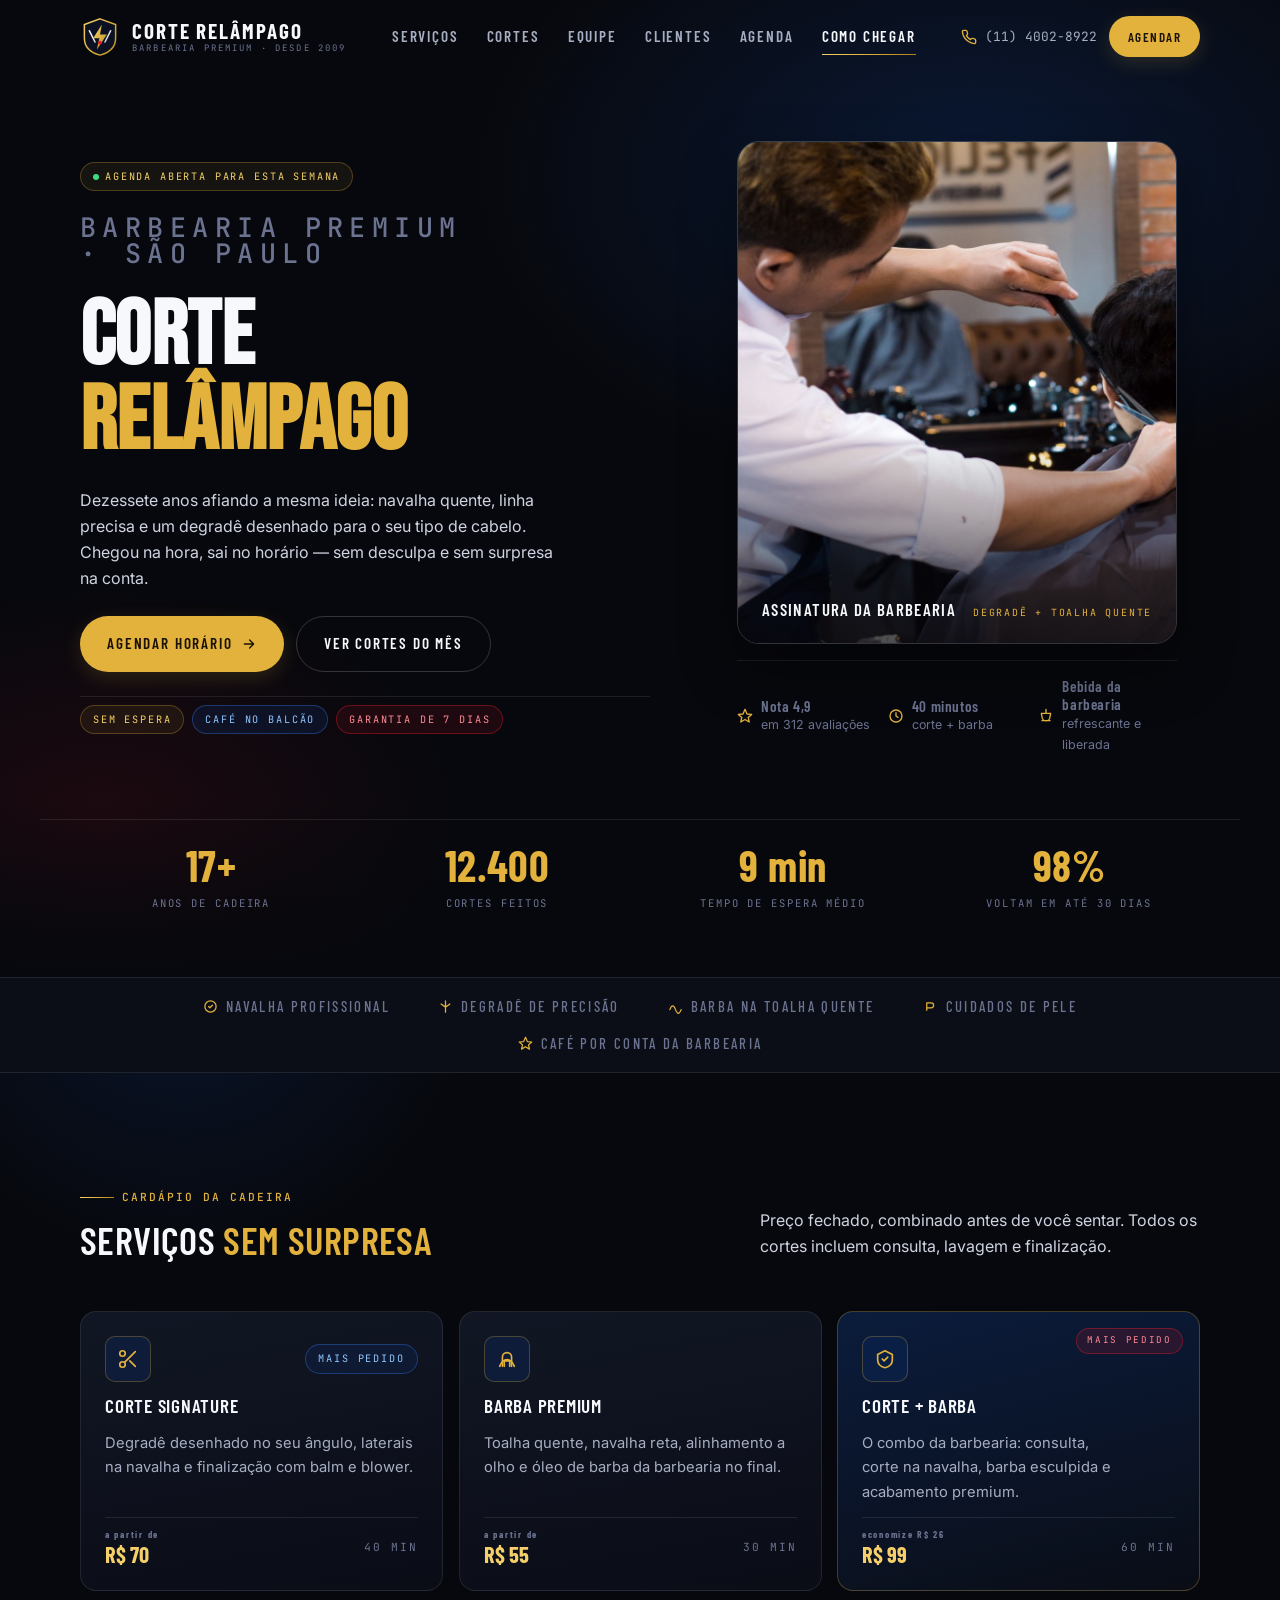
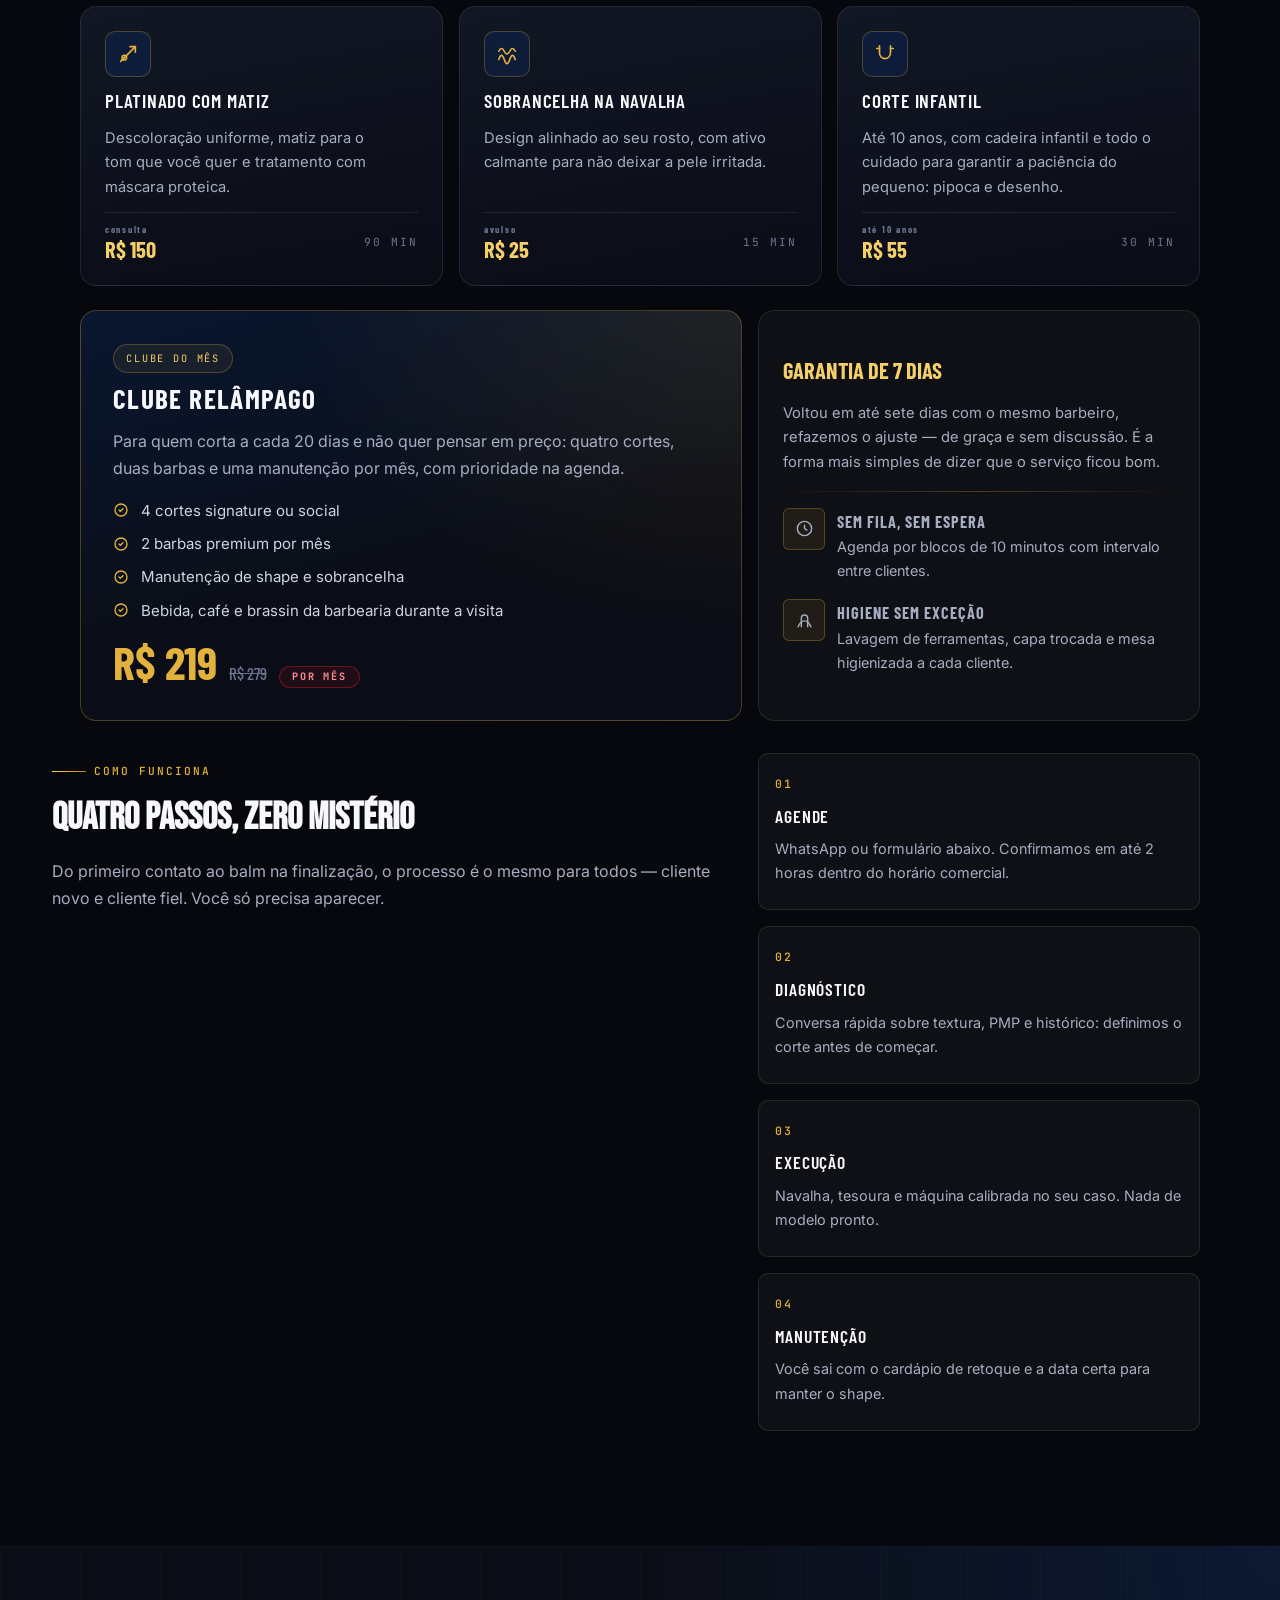
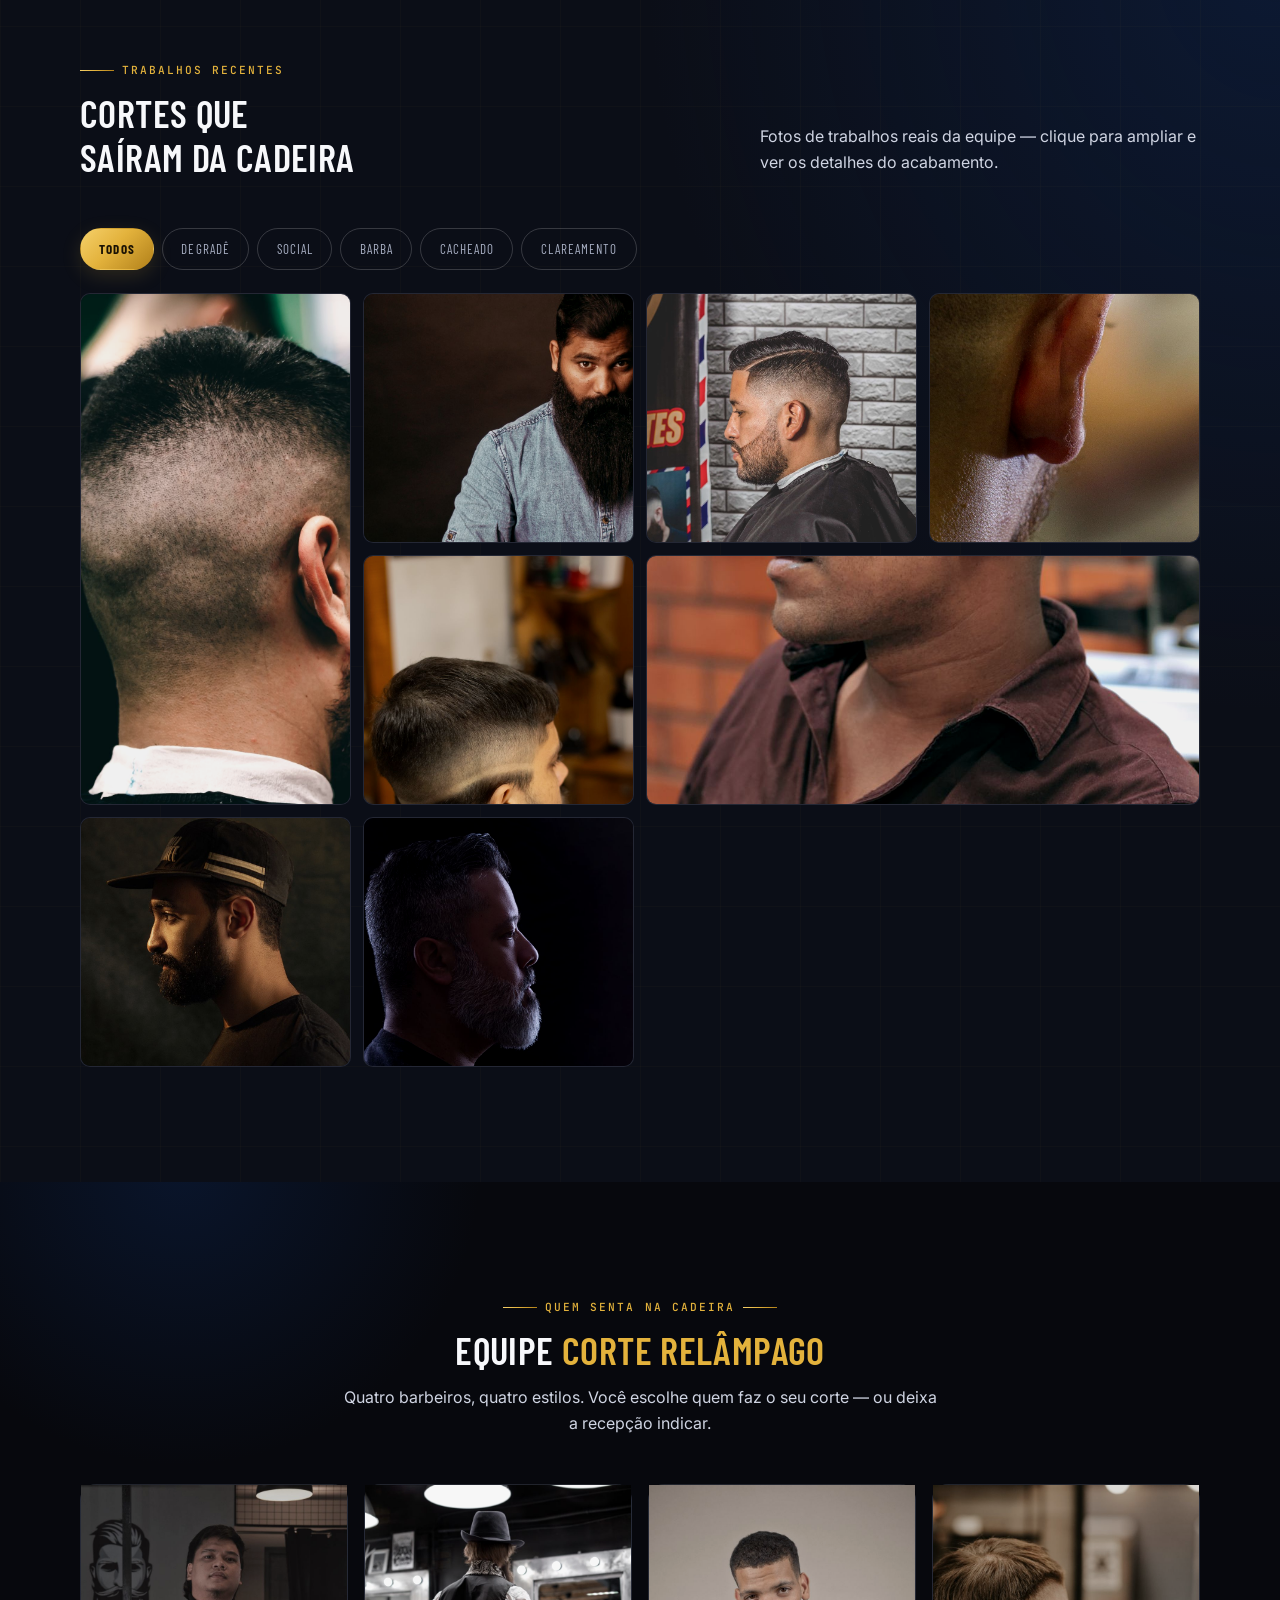
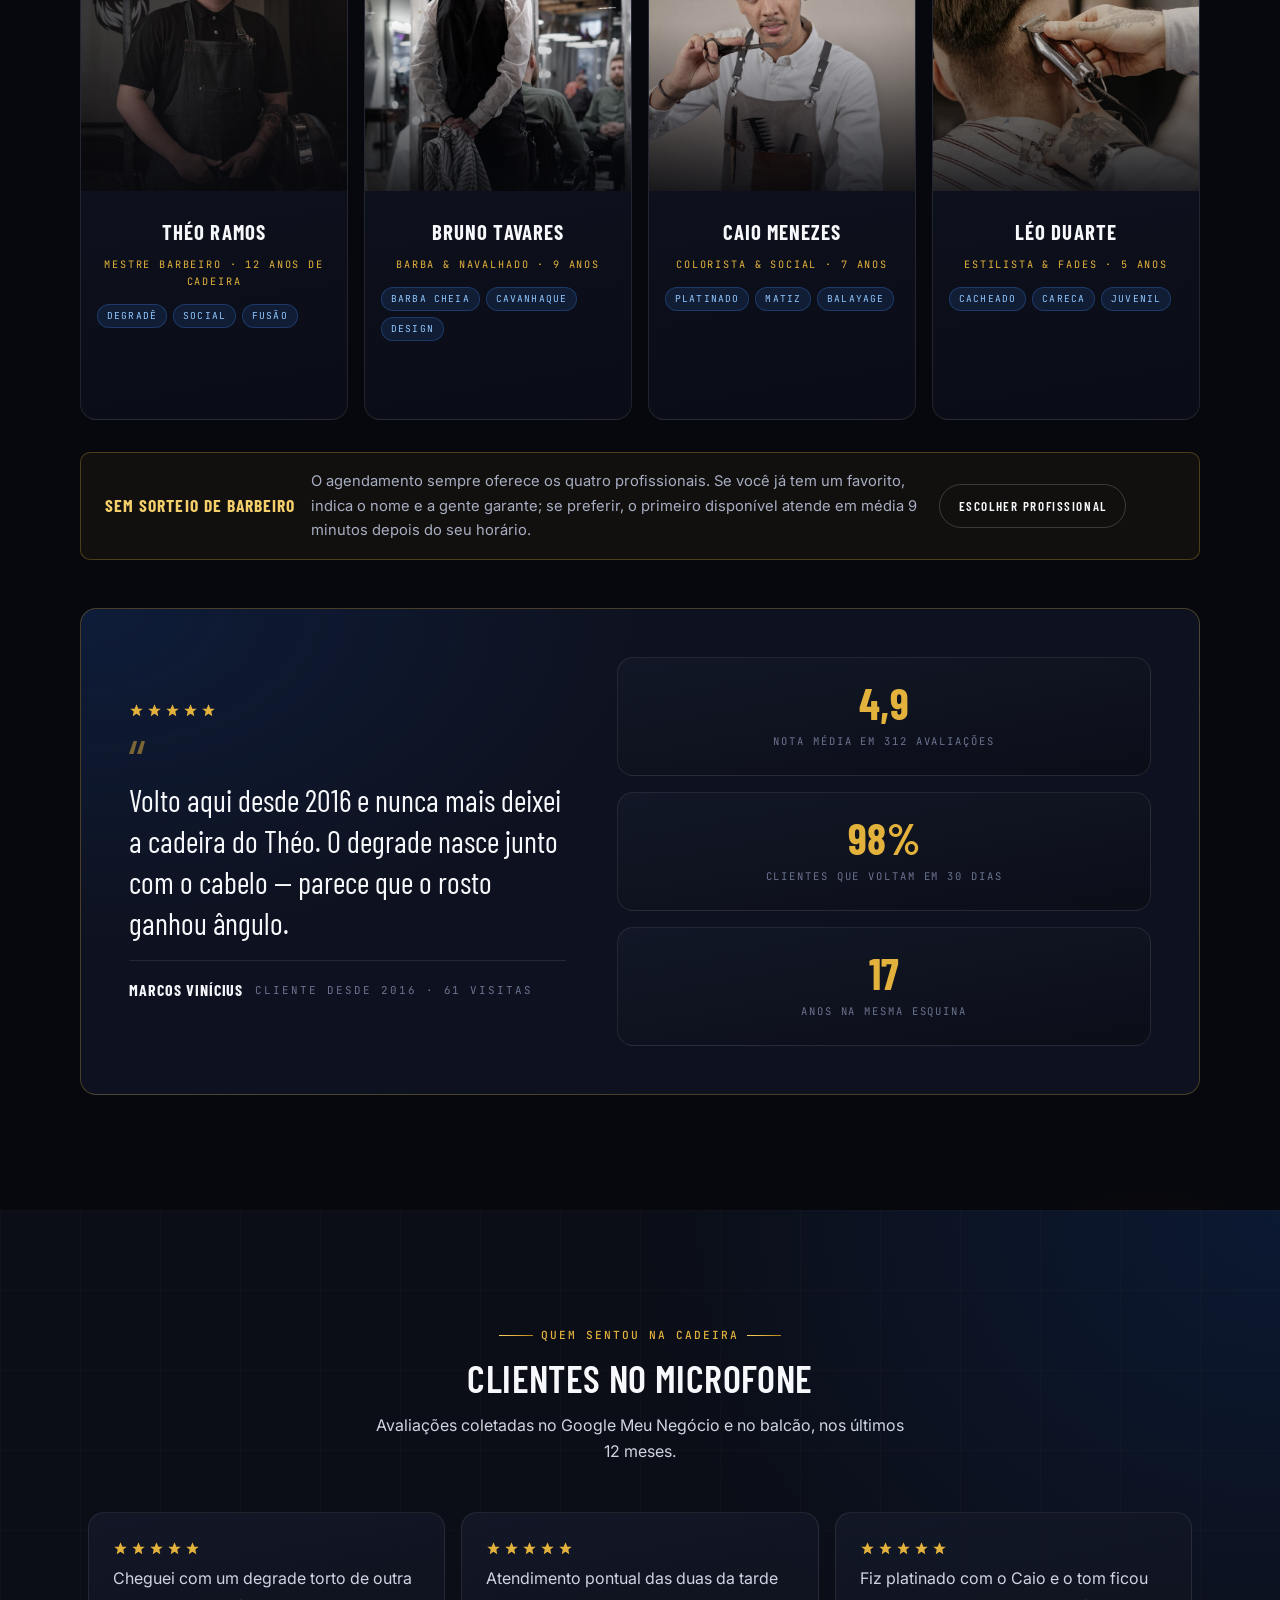
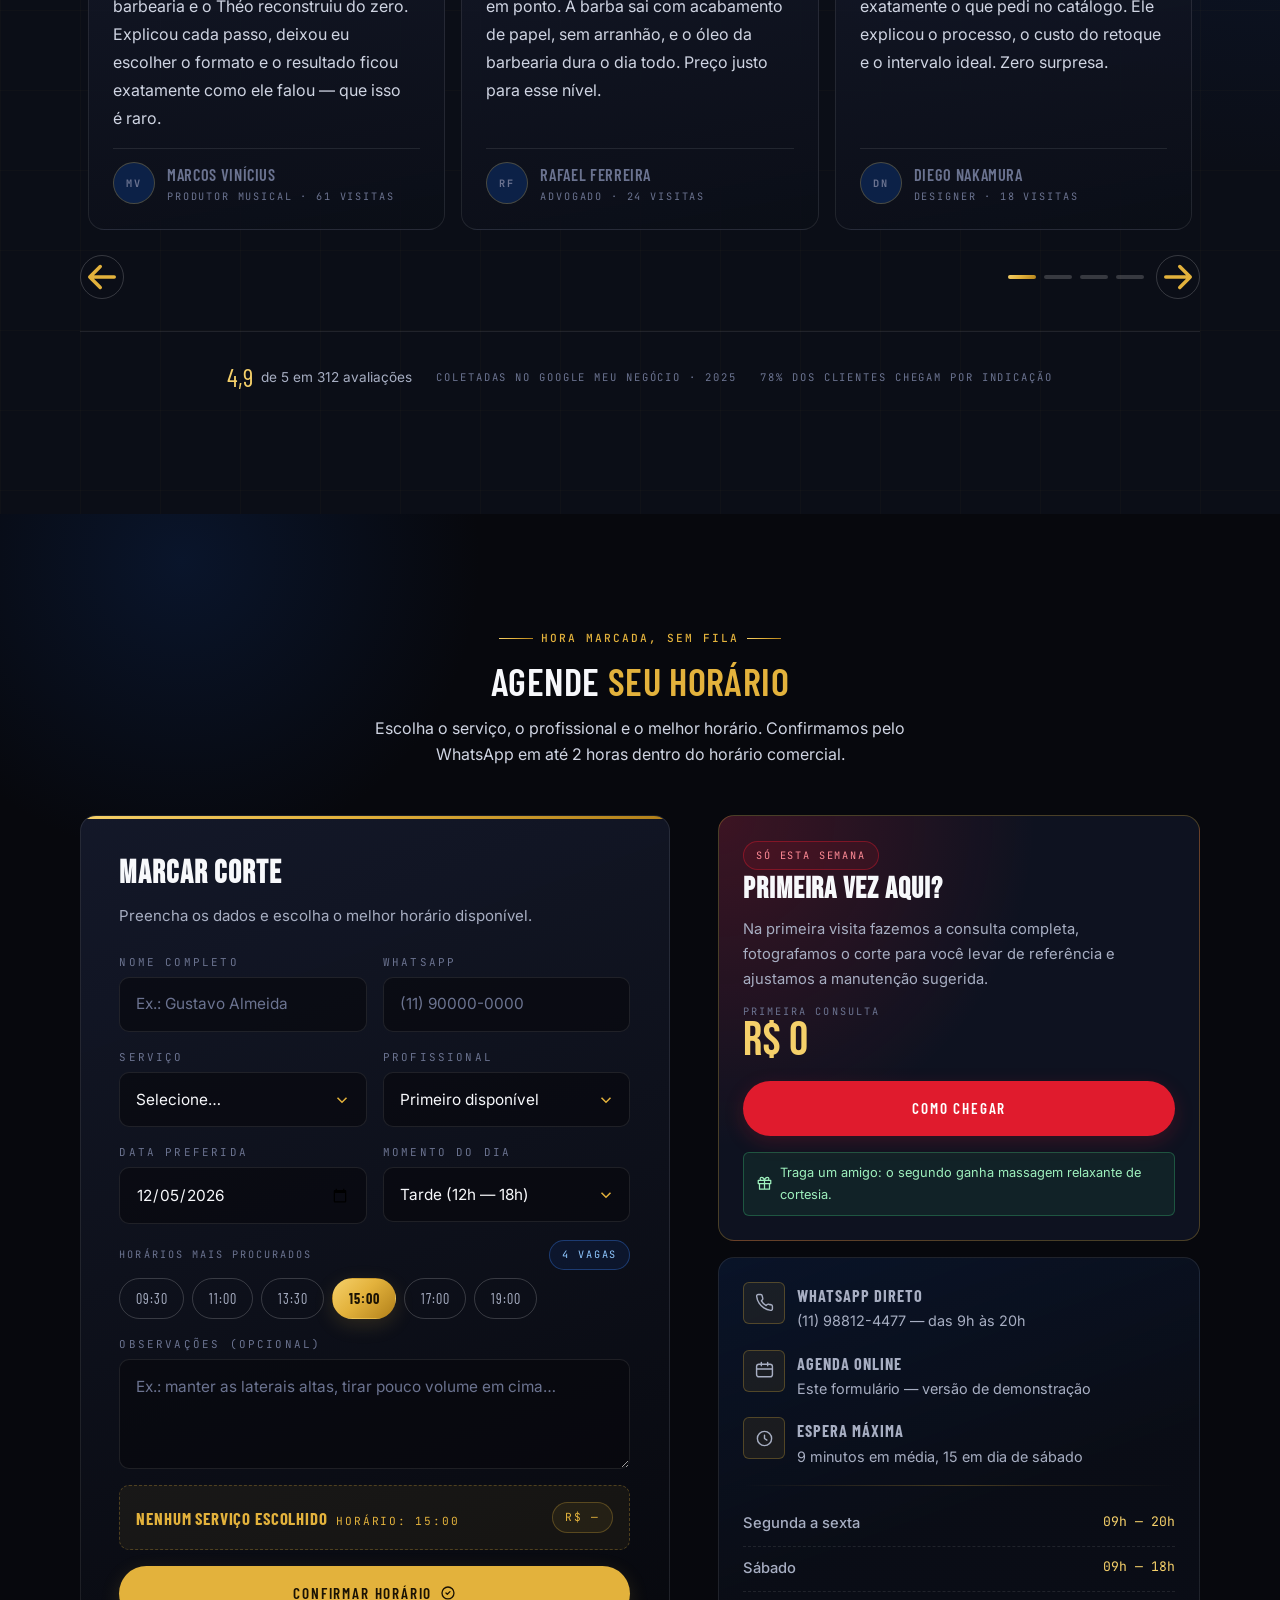
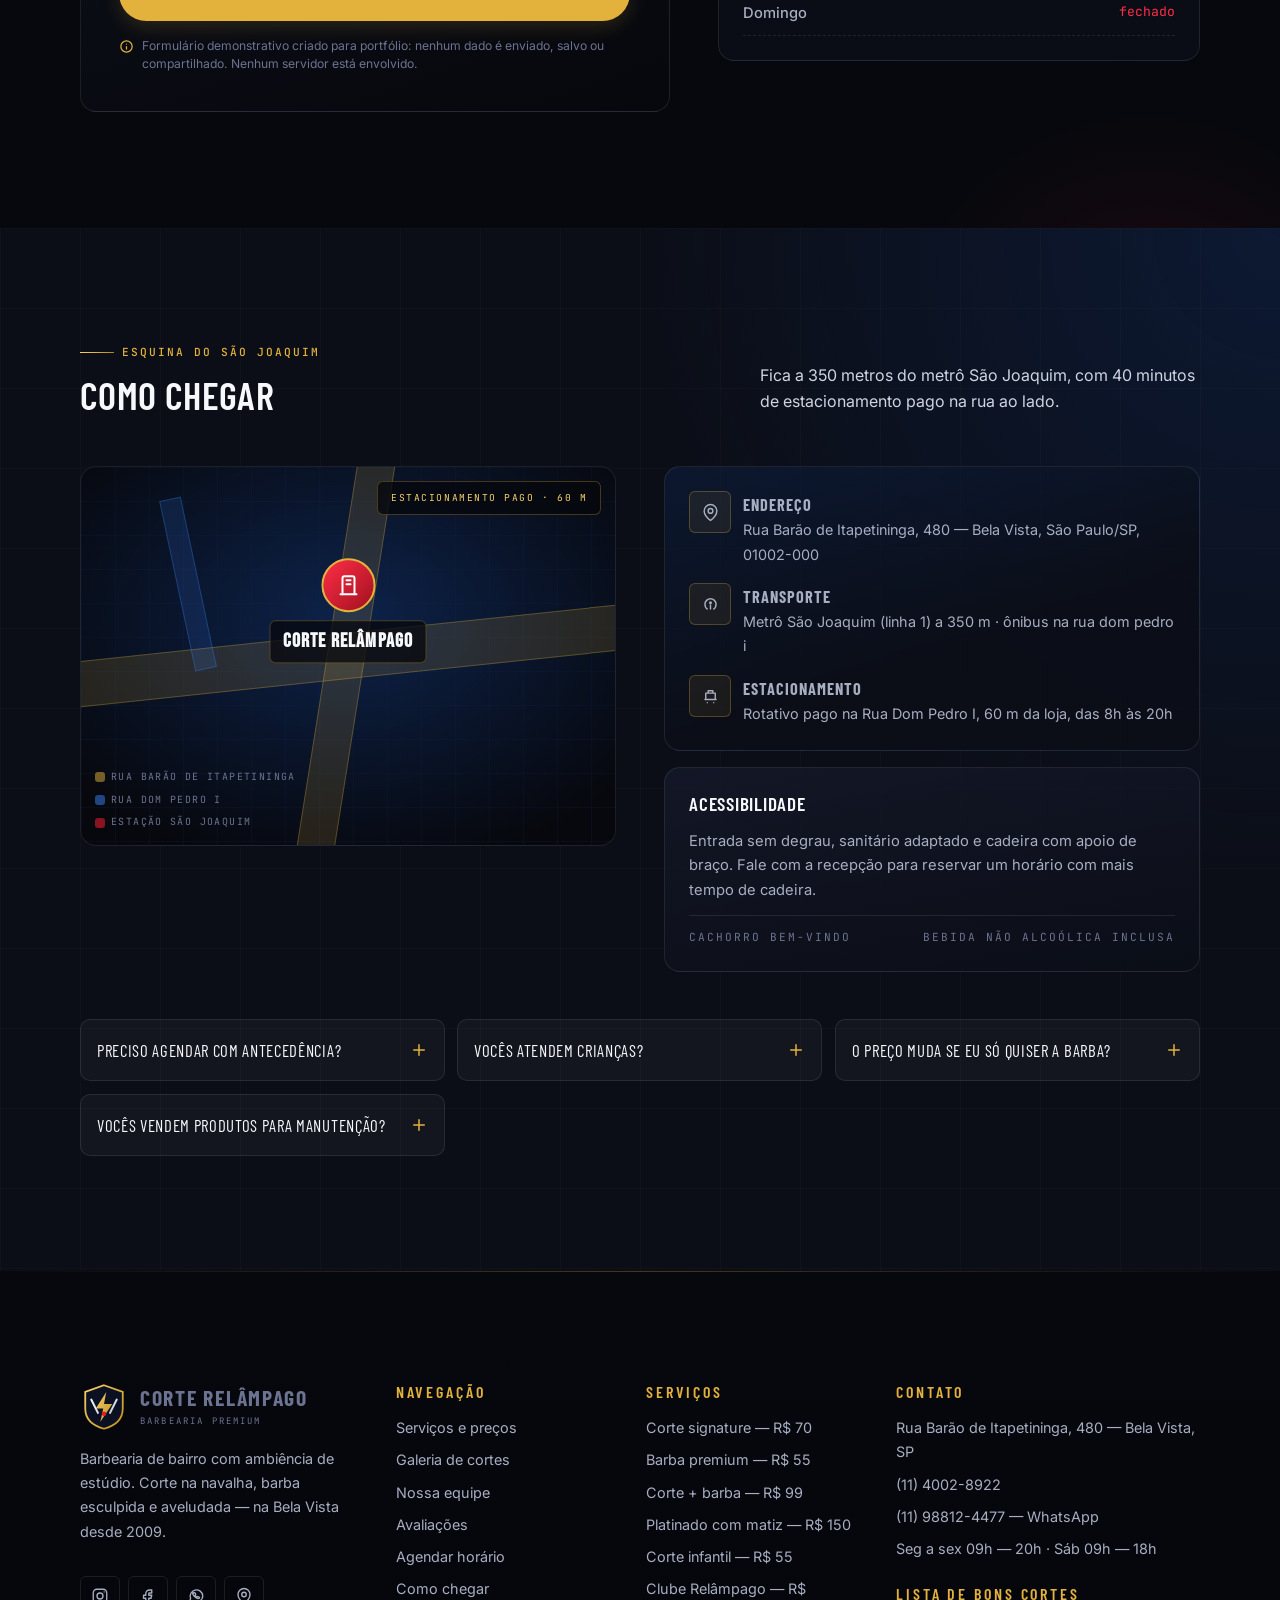
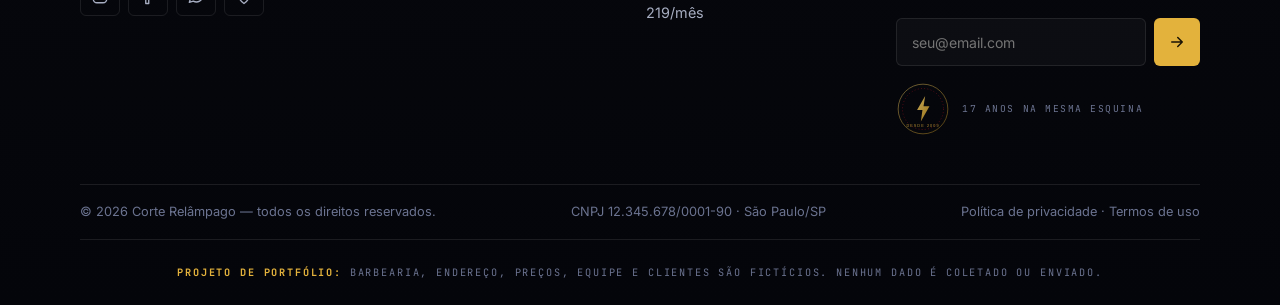
==== index.html @ c47cefe9 "Primeiro commit" ====
<!DOCTYPE html>
<html lang="pt-BR">
<head>
  <meta charset="UTF-8" />
  <meta name="viewport" content="width=device-width, initial-scale=1" />
  <title>Corte Relâmpago | Barbearia Premium em São Paulo</title>
  <meta
    name="description"
    content="A Corte Relâmpago é a barbearia premium do centro de São Paulo: degradê na navalha, barba na toalha quente e atendimento com hora marcada. Corte + barba a partir de R$ 99."
  />
  <meta name="theme-color" content="#07080d" />
  <meta name="author" content="Projeto de portfólio" />

  <meta property="og:type" content="website" />
  <meta property="og:title" content="Corte Relâmpago | Barbearia Premium" />
  <meta
    property="og:description"
    content="Corte na navalha, barba premium e acabamento de salão. Agende seu horário na Corte Relâmpago."
  />
  <meta property="og:image" content="estaticos/img/fotos/hero.jpg" />

  <link rel="icon" href="estaticos/img/favicon.svg" type="image/svg+xml" />

  <!-- tipografia -->
  <link rel="preconnect" href="https://fonts.googleapis.com" />
  <link rel="preconnect" href="https://fonts.gstatic.com" crossorigin />
  <link
    href="https://fonts.googleapis.com/css2?family=Bebas+Neue&family=Barlow+Condensed:wght@500;600;700&family=Inter:wght@300;400;500;600&family=JetBrains+Mono:wght@400;500&display=swap"
    rel="stylesheet"
  />

  <!-- folha de estilo principal (compõe as camadas de estaticos/css) -->
  <link rel="stylesheet" href="estaticos/css/main.css" />
</head>

<body>
  <a class="pular-para-conteudo" href="#conteudo">Ir para o conteúdo</a>

  <!-- =========================================================
       NAVBAR
       ========================================================= -->
  <header class="nav" id="nav">
    <div class="container nav__interno">
      <a class="nav__marca" href="#topo" aria-label="Corte Relâmpago — página inicial">
        <img class="nav__logo" src="estaticos/img/logo.svg" alt="" width="42" height="42" />
        <span class="nav__nome">
          <b>Corte Relâmpago</b>
          <span>barbearia premium · desde 2009</span>
        </span>
      </a>

      <nav class="nav__links" aria-label="Navegação principal">
        <a class="nav__link" href="#servicos">Serviços</a>
        <a class="nav__link" href="#galeria">Cortes</a>
        <a class="nav__link" href="#equipe">Equipe</a>
        <a class="nav__link" href="#depoimentos">Clientes</a>
        <a class="nav__link" href="#agenda">Agenda</a>
        <a class="nav__link" href="#local">Como chegar</a>
      </nav>

      <div class="nav__acoes">
        <a class="nav__telefone" href="tel:+551140028922" aria-label="Ligar para a barbearia">
          <svg viewBox="0 0 24 24" fill="none" stroke="currentColor" stroke-width="2" stroke-linecap="round" stroke-linejoin="round" aria-hidden="true">
            <path d="M22 16.9v3a2 2 0 0 1-2.2 2 19.8 19.8 0 0 1-8.6-3.1 19.5 19.5 0 0 1-6-6A19.8 19.8 0 0 1 2.1 4.2 2 2 0 0 1 4.1 2h3a2 2 0 0 1 2 1.7c.1 1 .4 1.9.7 2.8a2 2 0 0 1-.5 2.1L8.1 9.9a16 16 0 0 0 6 6l1.3-1.3a2 2 0 0 1 2.1-.4c.9.3 1.8.6 2.8.7a2 2 0 0 1 1.7 2Z" />
          </svg>
          (11) 4002-8922
        </a>
        <a class="btn btn--primario btn--pequeno" href="#agenda">Agendar</a>
        <button class="nav__alternador" type="button" data-nav-toggle aria-label="Abrir menu" aria-expanded="false">
          <span></span><span></span><span></span>
        </button>
      </div>
    </div>

    <!-- painel do mobile -->
    <div class="nav__painel" id="menu-mobile">
      <a href="#servicos">Serviços</a>
      <a href="#galeria">Cortes</a>
      <a href="#equipe">Equipe</a>
      <a href="#depoimentos">Clientes</a>
      <a href="#agenda">Agenda</a>
      <a href="#local">Como chegar</a>
      <small>Rua Barão de Itapetininga, 480 — Bela Vista, SP</small>
    </div>

    <span class="nav__progresso" data-progress aria-hidden="true"></span>
  </header>

  <main id="conteudo">
    <!-- =========================================================
         HERO
         ========================================================= -->
    <section class="hero" id="topo">
      <div class="container hero__interno">
        <div class="hero__texto">
          <span class="etiqueta etiqueta--viva">agenda aberta para esta semana</span>

          <h1 class="hero__titulo">
            <span class="linha-fina">barbearia premium · são paulo</span>
            <span class="corte">corte</span>
            <span class="relampago">relâmpago</span>
          </h1>

          <p class="lead hero__lead">
            Dezessete anos afiando a mesma ideia: navalha quente, linha precisa e um
            degradê desenhado para o seu tipo de cabelo. Chegou na hora, sai no horário —
            sem desculpa e sem surpresa na conta.
          </p>

          <div class="hero__acoes">
            <a class="btn btn--primario" href="#agenda">
              Agendar horário
              <svg viewBox="0 0 24 24" fill="none" stroke="currentColor" stroke-width="2" stroke-linecap="round" stroke-linejoin="round" aria-hidden="true">
                <path d="M5 12h14M13 6l6 6-6 6" />
              </svg>
            </a>
            <a class="btn btn--fantasma" href="#galeria">Ver cortes do mês</a>
          </div>

          <div class="hero__selos">
            <span class="etiqueta">sem espera</span>
            <span class="etiqueta etiqueta--azul">café no balcão</span>
            <span class="etiqueta etiqueta--vermelha">garantia de 7 dias</span>
          </div>
        </div>

        <div class="hero__arte">
          <figure class="hero__arte-quadro">
            <img
              src="estaticos/img/fotos/hero.jpg"
              width="560"
              height="640"
              alt="Barbeiro fazendo um corte preciso no cliente em uma barbearia contemporânea"
            />
            <figcaption class="hero__arte-legenda">
              <b>Assinatura da barbearia</b>
              <span>degradê + toalha quente</span>
            </figcaption>
          </figure>

          <div class="hero__ficha">
            <div>
              <svg viewBox="0 0 24 24" fill="none" stroke="currentColor" stroke-width="2" stroke-linecap="round" stroke-linejoin="round" aria-hidden="true">
                <path d="M12 2 15 9l7 .6-5.2 4.6L18.3 21 12 17.3 5.7 21l1.5-6.8L2 9.6 9 9Z" />
              </svg>
              <span><b>Nota 4,9</b><span>em 312 avaliações</span></span>
            </div>
            <div>
              <svg viewBox="0 0 24 24" fill="none" stroke="currentColor" stroke-width="2" stroke-linecap="round" stroke-linejoin="round" aria-hidden="true">
                <circle cx="12" cy="12" r="9" /><path d="M12 7v5l3 2" />
              </svg>
              <span><b>40 minutos</b><span>corte + barba</span></span>
            </div>
            <div>
              <svg viewBox="0 0 24 24" fill="none" stroke="currentColor" stroke-width="2" stroke-linecap="round" stroke-linejoin="round" aria-hidden="true">
                <path d="M12 2v6M5 8h14l-1 5a6 6 0 0 1-12 0Z" /><path d="M6 19h12" />
              </svg>
              <span><b>Bebida da barbearia</b><span>refrescante e liberada</span></span>
            </div>
          </div>
        </div>
      </div>

      <!-- estatísticas -->
      <div class="container hero__stats">
        <div class="cartao cartao-stat revelar" style="--atraso: 0.05s">
          <b data-counter="17" data-sufixo="+">0</b>
          <span>anos de cadeira</span>
        </div>
        <div class="cartao cartao-stat revelar" style="--atraso: 0.15s">
          <b data-counter="12400" data-separador=".">0</b>
          <span>cortes feitos</span>
        </div>
        <div class="cartao cartao-stat revelar" style="--atraso: 0.25s">
          <b data-counter="9" data-sufixo=" min">0</b>
          <span>tempo de espera médio</span>
        </div>
        <div class="cartao cartao-stat revelar" style="--atraso: 0.35s">
          <b data-counter="98" data-sufixo="%">0</b>
          <span>voltam em até 30 dias</span>
        </div>
      </div>
    </section>

    <!-- =========================================================
         FRESTA DE SELOS
         ========================================================= -->
    <div class="selos">
      <ul class="selos__lista">
        <li class="selos__item">
          <svg viewBox="0 0 24 24" fill="none" stroke="currentColor" stroke-width="2" stroke-linecap="round" stroke-linejoin="round" aria-hidden="true"><path d="m9 12 2 2 4-4" /><circle cx="12" cy="12" r="9" /></svg>
          navalha profissional
        </li>
        <li class="selos__item">
          <svg viewBox="0 0 24 24" fill="none" stroke="currentColor" stroke-width="2" stroke-linecap="round" stroke-linejoin="round" aria-hidden="true"><path d="M12 3v18M5 8l7 5 7-5" /></svg>
          degradê de precisão
        </li>
        <li class="selos__item">
          <svg viewBox="0 0 24 24" fill="none" stroke="currentColor" stroke-width="2" stroke-linecap="round" stroke-linejoin="round" aria-hidden="true"><path d="M3 17c3-8 6-8 9 0s6 8 9 0" /></svg>
          barba na toalha quente
        </li>
        <li class="selos__item">
          <svg viewBox="0 0 24 24" fill="none" stroke="currentColor" stroke-width="2" stroke-linecap="round" stroke-linejoin="round" aria-hidden="true"><path d="M6 18V6h7a4 4 0 0 1 0 8H6" /></svg>
          cuidados de pele
        </li>
        <li class="selos__item">
          <svg viewBox="0 0 24 24" fill="none" stroke="currentColor" stroke-width="2" stroke-linecap="round" stroke-linejoin="round" aria-hidden="true"><path d="M12 2 15 9l7 .6-5.2 4.6L18.3 21 12 17.3 5.7 21l1.5-6.8L2 9.6 9 9Z" /></svg>
          café por conta da barbearia
        </li>
      </ul>
    </div>

    <!-- =========================================================
         SERVIÇOS
         ========================================================= -->
    <section class="secao" id="servicos">
      <div class="fundo-luzes" aria-hidden="true"></div>
      <div class="container">
        <header class="cabecalho-secao cabecalho-secao--linha revelar">
          <div class="cabecalho-secao__texto">
            <span class="olho">cardápio da cadeira</span>
            <h2>Serviços <span class="contorno-texto">sem surpresa</span></h2>
          </div>
          <p class="lead">
            Preço fechado, combinado antes de você sentar. Todos os cortes
            incluem consulta, lavagem e finalização.
          </p>
        </header>

        <div class="servicos__grade">
          <article class="cartao cartao-servico revelar" style="--atraso: 0.05s">
            <div class="cartao-servico__topo">
              <span class="cartao-servico__icone">
                <svg viewBox="0 0 24 24" fill="none" stroke="currentColor" stroke-width="1.8" stroke-linecap="round" stroke-linejoin="round" aria-hidden="true">
                  <circle cx="6" cy="6" r="3" /><circle cx="6" cy="18" r="3" /><path d="M20 4 8.5 15.5M14 14l6 6" />
                </svg>
              </span>
              <span class="etiqueta etiqueta--azul">mais pedido</span>
            </div>
            <h3>Corte signature</h3>
            <p>Degradê desenhado no seu ângulo, laterais na navalha e finalização com balm e blower.</p>
            <div class="cartao-servico__rodape">
              <span class="preco"><small>a partir de</small>R$ 70</span>
              <span class="duracao">40 min</span>
            </div>
          </article>

          <article class="cartao cartao-servico revelar" style="--atraso: 0.1s">
            <div class="cartao-servico__topo">
              <span class="cartao-servico__icone">
                <svg viewBox="0 0 24 24" fill="none" stroke="currentColor" stroke-width="1.8" stroke-linecap="round" stroke-linejoin="round" aria-hidden="true">
                  <path d="M4 20c4-10 12-10 16 0" /><path d="M7 20V10a5 5 0 0 1 10 0v10" /><path d="M9 20v-6h6v6" />
                </svg>
              </span>
            </div>
            <h3>Barba premium</h3>
            <p>Toalha quente, navalha reta, alinhamento a olho e óleo de barba da barbearia no final.</p>
            <div class="cartao-servico__rodape">
              <span class="preco"><small>a partir de</small>R$ 55</span>
              <span class="duracao">30 min</span>
            </div>
          </article>

          <article class="cartao cartao-servico cartao-servico--destaque revelar" style="--atraso: 0.15s">
            <div class="cartao-servico__topo">
              <span class="cartao-servico__icone">
                <svg viewBox="0 0 24 24" fill="none" stroke="currentColor" stroke-width="1.8" stroke-linecap="round" stroke-linejoin="round" aria-hidden="true">
                  <path d="M12 3 4 7v6c0 4.4 3.4 7.4 8 8.5 4.6-1.1 8-4.1 8-8.5V7Z" /><path d="m9 12 2 2 4-4" />
                </svg>
              </span>
            </div>
            <h3>Corte + barba</h3>
            <p>O combo da barbearia: consulta, corte na navalha, barba esculpida e acabamento premium.</p>
            <div class="cartao-servico__rodape">
              <span class="preco"><small>economize R$ 26</small>R$ 99</span>
              <span class="duracao">60 min</span>
            </div>
          </article>

          <article class="cartao cartao-servico revelar" style="--atraso: 0.2s">
            <div class="cartao-servico__topo">
              <span class="cartao-servico__icone">
                <svg viewBox="0 0 24 24" fill="none" stroke="currentColor" stroke-width="1.8" stroke-linecap="round" stroke-linejoin="round" aria-hidden="true">
                  <path d="M4 20 20 4" /><path d="M14 4h6v6" /><circle cx="8" cy="16" r="2.5" />
                </svg>
              </span>
            </div>
            <h3>Platinado com matiz</h3>
            <p>Descoloração uniforme, matiz para o tom que você quer e tratamento com máscara proteica.</p>
            <div class="cartao-servico__rodape">
              <span class="preco"><small>consulta</small>R$ 150</span>
              <span class="duracao">90 min</span>
            </div>
          </article>

          <article class="cartao cartao-servico revelar" style="--atraso: 0.25s">
            <div class="cartao-servico__topo">
              <span class="cartao-servico__icone">
                <svg viewBox="0 0 24 24" fill="none" stroke="currentColor" stroke-width="1.8" stroke-linecap="round" stroke-linejoin="round" aria-hidden="true">
                  <path d="M3 18c2-6 4-6 6 0s4 6 6 0 4-6 6 0" /><path d="M3 9c2-4 4-4 6 0s4 4 6 0 4-4 6 0" />
                </svg>
              </span>
            </div>
            <h3>Sobrancelha na navalha</h3>
            <p>Design alinhado ao seu rosto, com ativo calmante para não deixar a pele irritada.</p>
            <div class="cartao-servico__rodape">
              <span class="preco"><small>avulso</small>R$ 25</span>
              <span class="duracao">15 min</span>
            </div>
          </article>

          <article class="cartao cartao-servico revelar" style="--atraso: 0.3s">
            <div class="cartao-servico__topo">
              <span class="cartao-servico__icone">
                <svg viewBox="0 0 24 24" fill="none" stroke="currentColor" stroke-width="1.8" stroke-linecap="round" stroke-linejoin="round" aria-hidden="true">
                  <path d="M6 3v8a6 6 0 0 0 12 0V3" /><path d="M6 6H3M21 6h-3" />
                </svg>
              </span>
            </div>
            <h3>Corte infantil</h3>
            <p>Até 10 anos, com cadeira infantil e todo o cuidado para garantir a paciência do pequeno: pipoca e desenho.</p>
            <div class="cartao-servico__rodape">
              <span class="preco"><small>até 10 anos</small>R$ 55</span>
              <span class="duracao">30 min</span>
            </div>
          </article>
        </div>

        <!-- plano mensal + garantia -->
        <div class="servicos__extra">
          <div class="servicos__plano revelar revelar--esquerda">
            <span class="etiqueta">clube do mês</span>
            <h3>Clube Relâmpago</h3>
            <p>
              Para quem corta a cada 20 dias e não quer pensar em preço: quatro cortes, duas
              barbas e uma manutenção por mês, com prioridade na agenda.
            </p>
            <ul class="servicos__plano-lista">
              <li>
                <svg viewBox="0 0 24 24" fill="none" stroke="currentColor" stroke-width="2" stroke-linecap="round" stroke-linejoin="round" aria-hidden="true"><path d="m9 12 2 2 4-4" /><circle cx="12" cy="12" r="9" /></svg>
                4 cortes signature ou social
              </li>
              <li>
                <svg viewBox="0 0 24 24" fill="none" stroke="currentColor" stroke-width="2" stroke-linecap="round" stroke-linejoin="round" aria-hidden="true"><path d="m9 12 2 2 4-4" /><circle cx="12" cy="12" r="9" /></svg>
                2 barbas premium por mês
              </li>
              <li>
                <svg viewBox="0 0 24 24" fill="none" stroke="currentColor" stroke-width="2" stroke-linecap="round" stroke-linejoin="round" aria-hidden="true"><path d="m9 12 2 2 4-4" /><circle cx="12" cy="12" r="9" /></svg>
                Manutenção de shape e sobrancelha
              </li>
              <li>
                <svg viewBox="0 0 24 24" fill="none" stroke="currentColor" stroke-width="2" stroke-linecap="round" stroke-linejoin="round" aria-hidden="true"><path d="m9 12 2 2 4-4" /><circle cx="12" cy="12" r="9" /></svg>
                Bebida, café e brassin da barbearia durante a visita
              </li>
            </ul>
            <div class="servicos__plano-preco">
              R$ 219 <del>R$ 279</del>
              <span class="etiqueta etiqueta--vermelha">por mês</span>
            </div>
          </div>

          <div class="servicos__garantia revelar revelar--direita">
            <h3>Garantia de 7 dias</h3>
            <p>
              Voltou em até sete dias com o mesmo barbeiro, refazemos o ajuste — de graça e sem
              discussão. É a forma mais simples de dizer que o serviço ficou bom.
            </p>
            <hr class="divisor-ouro" />
            <div class="info-linha">
              <span class="info-linha__icone">
                <svg viewBox="0 0 24 24" fill="none" stroke="currentColor" stroke-width="1.8" stroke-linecap="round" stroke-linejoin="round" aria-hidden="true">
                  <path d="M12 8v4l3 2" /><circle cx="12" cy="12" r="9" />
                </svg>
              </span>
              <span>
                <b>Sem fila, sem espera</b>
                <span>Agenda por blocos de 10 minutos com intervalo entre clientes.</span>
              </span>
            </div>
            <div class="info-linha">
              <span class="info-linha__icone">
                <svg viewBox="0 0 24 24" fill="none" stroke="currentColor" stroke-width="1.8" stroke-linecap="round" stroke-linejoin="round" aria-hidden="true">
                  <path d="M4 20c4-10 12-10 16 0" /><path d="M8 20V9a4 4 0 0 1 8 0v11" />
                </svg>
              </span>
              <span>
                <b>Higiene sem exceção</b>
                <span>Lavagem de ferramentas, capa trocada e mesa higienizada a cada cliente.</span>
              </span>
            </div>
          </div>
        </div>

        <!-- processo -->
        <div class="servicos__extra" style="margin-top: var(--e-6)">
          <div class="revealar revelar--esquerda" style="flex: 1 1 320px">
            <span class="olho">como funciona</span>
            <h3 style="font-family: var(--fonte-display); font-size: 2.4rem; text-transform: uppercase; margin-block: var(--e-3) var(--e-4)">
              Quatro passos, zero mistério
            </h3>
            <p>
              Do primeiro contato ao balm na finalização, o processo é o mesmo para todos —
              cliente novo e cliente fiel. Você só precisa aparecer.
            </p>
          </div>
          <div class="processo revelar revelar--direita" style="flex: 2 1 460px">
            <div class="passo">
              <b>Agende</b>
              <p>WhatsApp ou formulário abaixo. Confirmamos em até 2 horas dentro do horário comercial.</p>
            </div>
            <div class="passo">
              <b>Diagnóstico</b>
              <p>Conversa rápida sobre textura, PMP e histórico: definimos o corte antes de começar.</p>
            </div>
            <div class="passo">
              <b>Execução</b>
              <p>Navalha, tesoura e máquina calibrada no seu caso. Nada de modelo pronto.</p>
            </div>
            <div class="passo">
              <b>Manutenção</b>
              <p>Você sai com o cardápio de retoque e a data certa para manter o shape.</p>
            </div>
          </div>
        </div>
      </div>
    </section>

    <!-- =========================================================
         GALERIA
         ========================================================= -->
    <section class="secao secao--alternada" id="galeria">
      <div class="container">
        <header class="cabecalho-secao cabecalho-secao--linha revelar">
          <div class="cabecalho-secao__texto">
            <span class="olho">trabalhos recentes</span>
            <h2>Cortes <span class="gradiente-texto">que saíram da cadeira</span></h2>
          </div>
          <p class="lead">
            Fotos de trabalhos reais da equipe — clique para ampliar e ver os
            detalhes do acabamento.
          </p>
        </header>

        <div class="galeria__filtros revelar" role="group" aria-label="Filtrar cortes por categoria">
          <button class="chip chip--filtro selecionado" type="button" data-filtro="todos" aria-pressed="true">Todos</button>
          <button class="chip chip--filtro" type="button" data-filtro="degrade" aria-pressed="false">Degradê</button>
          <button class="chip chip--filtro" type="button" data-filtro="social" aria-pressed="false">Social</button>
          <button class="chip chip--filtro" type="button" data-filtro="barba" aria-pressed="false">Barba</button>
          <button class="chip chip--filtro" type="button" data-filtro="cacheado" aria-pressed="false">Cacheado</button>
          <button class="chip chip--filtro" type="button" data-filtro="platinado" aria-pressed="false">Clareamento</button>
        </div>

        <div class="galeria__grade" data-galeria>
          <figure class="galeria__item galeria__item--destaque revelar revelar--escala" data-categoria="degrade" data-titulo="Degradê na navalha" data-tag="com Bruno Tavares" data-imagem="estaticos/img/fotos/cliente-01.jpg" tabindex="0" role="button" aria-label="Ampliar foto: Degradê na navalha, vista traseira">
            <img src="estaticos/img/fotos/cliente-01.jpg" alt="Vista traseira de um cliente com degradê recém-feito na navalha" loading="lazy" width="400" height="480" />
            <span class="galeria__mais">
              <svg viewBox="0 0 24 24" fill="none" stroke="currentColor" stroke-width="2" stroke-linecap="round" stroke-linejoin="round" aria-hidden="true"><path d="M15 3h6v6M9 21H3v-6M21 3l-7 7M3 21l7-7" /></svg>
            </span>
            <figcaption class="galeria__sobreposicao">
              <b>Degradê na navalha</b>
              <span>com Bruno Tavares</span>
            </figcaption>
          </figure>

          <figure class="galeria__item revelar" data-categoria="barba" data-titulo="Barba esculpida" data-tag="com Bruno Tavares" data-imagem="estaticos/img/fotos/cliente-02.jpg" tabindex="0" role="button" aria-label="Ampliar foto: Barba esculpida em fundo escuro">
            <img src="estaticos/img/fotos/cliente-02.jpg" alt="Homem de barba longa e bem desenhada em camisa de Jeans, fundo escuro" loading="lazy" width="400" height="480" />
            <span class="galeria__mais">
              <svg viewBox="0 0 24 24" fill="none" stroke="currentColor" stroke-width="2" stroke-linecap="round" stroke-linejoin="round" aria-hidden="true"><path d="M15 3h6v6M9 21H3v-6M21 3l-7 7M3 21l7-7" /></svg>
            </span>
            <figcaption class="galeria__sobreposicao">
              <b>Barba esculpida</b>
              <span>com Bruno Tavares</span>
            </figcaption>
          </figure>

          <figure class="galeria__item revelar" data-categoria="social" data-titulo="Social em perfil" data-tag="com Caio Menezes" data-imagem="estaticos/img/fotos/cliente-03.jpg" tabindex="0" role="button" aria-label="Ampliar foto: corte social visto de perfil">
            <img src="estaticos/img/fotos/cliente-03.jpg" alt="Homem com corte social moderno em perfil, dentro da barbearia" loading="lazy" width="400" height="480" />
            <span class="galeria__mais">
              <svg viewBox="0 0 24 24" fill="none" stroke="currentColor" stroke-width="2" stroke-linecap="round" stroke-linejoin="round" aria-hidden="true"><path d="M15 3h6v6M9 21H3v-6M21 3l-7 7M3 21l7-7" /></svg>
            </span>
            <figcaption class="galeria__sobreposicao">
              <b>Social em perfil</b>
              <span>com Caio Menezes</span>
            </figcaption>
          </figure>

          <figure class="galeria__item revelar" data-categoria="cacheado" data-titulo="Textura com volume" data-tag="com Léo Duarte" data-imagem="estaticos/img/fotos/cliente-04.jpg" tabindex="0" role="button" aria-label="Ampliar foto: textura e volume do cabelo">
            <img src="estaticos/img/fotos/cliente-04.jpg" alt="Close do cabelo com textura e volume após o corte" loading="lazy" width="400" height="480" />
            <span class="galeria__mais">
              <svg viewBox="0 0 24 24" fill="none" stroke="currentColor" stroke-width="2" stroke-linecap="round" stroke-linejoin="round" aria-hidden="true"><path d="M15 3h6v6M9 21H3v-6M21 3l-7 7M3 21l7-7" /></svg>
            </span>
            <figcaption class="galeria__sobreposicao">
              <b>Textura com volume</b>
              <span>com Léo Duarte</span>
            </figcaption>
          </figure>

          <figure class="galeria__item revelar" data-categoria="degrade" data-titulo="Fade de precisão" data-tag="com Théo Ramos" data-imagem="estaticos/img/fotos/cliente-05.jpg" tabindex="0" role="button" aria-label="Ampliar foto: fade de precisão">
            <img src="estaticos/img/fotos/cliente-05.jpg" alt="Corte masculino com desenho de fade preciso em barbearia" loading="lazy" width="400" height="480" />
            <span class="galeria__mais">
              <svg viewBox="0 0 24 24" fill="none" stroke="currentColor" stroke-width="2" stroke-linecap="round" stroke-linejoin="round" aria-hidden="true"><path d="M15 3h6v6M9 21H3v-6M21 3l-7 7M3 21l7-7" /></svg>
            </span>
            <figcaption class="galeria__sobreposicao">
              <b>Fade de precisão</b>
              <span>com Bruno Tavares</span>
            </figcaption>
          </figure>

          <figure class="galeria__item galeria__item--larga revelar" data-categoria="social" data-titulo="Social moderno" data-tag="com Caio Menezes" data-imagem="estaticos/img/fotos/cliente-06.jpg" tabindex="0" role="button" aria-label="Ampliar foto: corte social moderno">
            <img src="estaticos/img/fotos/cliente-06.jpg" alt="Homem com corte social moderno e barba alinhada na barbearia" loading="lazy" width="400" height="480" />
            <span class="galeria__mais">
              <svg viewBox="0 0 24 24" fill="none" stroke="currentColor" stroke-width="2" stroke-linecap="round" stroke-linejoin="round" aria-hidden="true"><path d="M15 3h6v6M9 21H3v-6M21 3l-7 7M3 21l7-7" /></svg>
            </span>
            <figcaption class="galeria__sobreposicao">
              <b>Social moderno</b>
              <span>com Caio Menezes</span>
            </figcaption>
          </figure>

          <figure class="galeria__item revelar" data-categoria="barba" data-titulo="Barba no design" data-tag="com Bruno Tavares" data-imagem="estaticos/img/fotos/cliente-07.jpg" tabindex="0" role="button" aria-label="Ampliar foto: barba com design preciso">
            <img src="estaticos/img/fotos/cliente-07.jpg" alt="Homem de barba desenhada usando boné, em fundo escuro" loading="lazy" width="400" height="480" />
            <span class="galeria__mais">
              <svg viewBox="0 0 24 24" fill="none" stroke="currentColor" stroke-width="2" stroke-linecap="round" stroke-linejoin="round" aria-hidden="true"><path d="M15 3h6v6M9 21H3v-6M21 3l-7 7M3 21l7-7" /></svg>
            </span>
            <figcaption class="galeria__sobreposicao">
              <b>Barba no design</b>
              <span>com Léo Duarte</span>
            </figcaption>
          </figure>

          <figure class="galeria__item revelar" data-categoria="platinado" data-titulo="Clareamento com matiz" data-tag="com Caio Menezes" data-imagem="estaticos/img/fotos/cliente-08.jpg" tabindex="0" role="button" aria-label="Ampliar foto: clareamento com matiz">
            <img src="estaticos/img/fotos/cliente-08.jpg" alt="Homem de cabelo claro em retrato de estúdio, com fundo escuro" loading="lazy" width="400" height="480" />
            <span class="galeria__mais">
              <svg viewBox="0 0 24 24" fill="none" stroke="currentColor" stroke-width="2" stroke-linecap="round" stroke-linejoin="round" aria-hidden="true"><path d="M15 3h6v6M9 21H3v-6M21 3l-7 7M3 21l7-7" /></svg>
            </span>
            <figcaption class="galeria__sobreposicao">
              <b>Clareamento com matiz</b>
              <span>com Caio Menezes</span>
            </figcaption>
          </figure>
        </div>
      </div>
    </section>

    <!-- lightbox da galeria -->
    <div class="lightbox" data-lightbox role="dialog" aria-modal="true" aria-label="Visualização de corte" aria-hidden="true">
      <div class="lightbox__caixa">
        <button class="lightbox__fechar" type="button" data-lightbox-fechar aria-label="Fechar visualização">
          <svg viewBox="0 0 24 24" fill="none" stroke="currentColor" stroke-width="2" stroke-linecap="round" aria-hidden="true"><path d="M18 6 6 18M6 6l12 12" /></svg>
        </button>
        <button class="lightbox__nav lightbox__nav--ant" type="button" data-lightbox-ant aria-label="Imagem anterior">
          <svg viewBox="0 0 24 24" fill="none" stroke="currentColor" stroke-width="2" stroke-linecap="round" stroke-linejoin="round" aria-hidden="true"><path d="M15 18 9 12l6-6" /></svg>
        </button>
        <button class="lightbox__nav lightbox__nav--prox" type="button" data-lightbox-prox aria-label="Próxima imagem">
          <svg viewBox="0 0 24 24" fill="none" stroke="currentColor" stroke-width="2" stroke-linecap="round" stroke-linejoin="round" aria-hidden="true"><path d="m9 18 6-6-6-6" /></svg>
        </button>
        <img data-lightbox-img alt="Corte ampliado da galeria" />
        <div class="lightbox__legenda">
          <b data-lightbox-titulo>—</b>
          <span data-lightbox-tag>—</span>
        </div>
      </div>
    </div>

    <!-- =========================================================
         EQUIPE
         ========================================================= -->
    <section class="secao" id="equipe">
      <div class="fundo-luzes" aria-hidden="true"></div>
      <div class="container">
        <header class="cabecalho-secao cabecalho-secao--centro revelar">
          <span class="olho olho--centro">quem senta na cadeira</span>
          <h2>Equipe <span class="contorno-texto">Corte Relâmpago</span></h2>
          <p class="lead">
            Quatro barbeiros, quatro estilos. Você escolhe quem faz o seu corte — ou deixa a
            recepção indicar.
          </p>
        </header>

        <div class="equipe__grade">
          <article class="cartao cartao-equipe revelar" style="--atraso: 0.05s">
            <div class="cartao-equipe__foto">
              <img src="estaticos/img/fotos/equipe-01.jpg" alt="Théo Ramos, mestre barbeiro, em pé no salão" loading="lazy" width="400" height="480" />
            </div>
            <div class="cartao-equipe__info">
              <b class="cartao-equipe__nome">Théo Ramos</b>
              <span class="cartao-equipe__cargo">mestre barbeiro · 12 anos de cadeira</span>
              <div class="equipe__especialidade">
                <span>degradê</span><span>social</span><span>fusão</span>
              </div>
              <div class="cartao-equipe__social">
                <a href="#agenda" aria-label="Agendar com Théo Ramos">
                  <svg viewBox="0 0 24 24" fill="none" stroke="currentColor" stroke-width="2" stroke-linecap="round" stroke-linejoin="round" aria-hidden="true"><rect x="3" y="4" width="18" height="18" rx="2" /><path d="M16 2v4M8 2v4M3 10h18" /></svg>
                </a>
                <a href="#depoimentos" aria-label="Ver trabalhos de Théo Ramos">
                  <svg viewBox="0 0 24 24" fill="none" stroke="currentColor" stroke-width="2" stroke-linecap="round" stroke-linejoin="round" aria-hidden="true"><path d="m9 12 2 2 4-4" /><circle cx="12" cy="12" r="9" /></svg>
                </a>
              </div>
            </div>
          </article>

          <article class="cartao cartao-equipe revelar" style="--atraso: 0.1s">
            <div class="cartao-equipe__foto">
              <img src="estaticos/img/fotos/equipe-02.jpg" alt="Bruno Tavares, especialista em barba, preparando o material" loading="lazy" width="400" height="480" />
            </div>
            <div class="cartao-equipe__info">
              <b class="cartao-equipe__nome">Bruno Tavares</b>
              <span class="cartao-equipe__cargo">barba & navalhado · 9 anos</span>
              <div class="equipe__especialidade">
                <span>barba cheia</span><span>cavanhaque</span><span>design</span>
              </div>
              <div class="cartao-equipe__social">
                <a href="#agenda" aria-label="Agendar com Bruno Tavares">
                  <svg viewBox="0 0 24 24" fill="none" stroke="currentColor" stroke-width="2" stroke-linecap="round" stroke-linejoin="round" aria-hidden="true"><rect x="3" y="4" width="18" height="18" rx="2" /><path d="M16 2v4M8 2v4M3 10h18" /></svg>
                </a>
                <a href="#depoimentos" aria-label="Ver trabalhos de Bruno Tavares">
                  <svg viewBox="0 0 24 24" fill="none" stroke="currentColor" stroke-width="2" stroke-linecap="round" stroke-linejoin="round" aria-hidden="true"><path d="m9 12 2 2 4-4" /><circle cx="12" cy="12" r="9" /></svg>
                </a>
              </div>
            </div>
          </article>

          <article class="cartao cartao-equipe revelar" style="--atraso: 0.15s">
            <div class="cartao-equipe__foto">
              <img src="estaticos/img/fotos/equipe-03.jpg" alt="Caio Menezes, colorista, com tesoura e avental" loading="lazy" width="400" height="480" />
            </div>
            <div class="cartao-equipe__info">
              <b class="cartao-equipe__nome">Caio Menezes</b>
              <span class="cartao-equipe__cargo">colorista & social · 7 anos</span>
              <div class="equipe__especialidade">
                <span>platinado</span><span>matiz</span><span>balayage</span>
              </div>
              <div class="cartao-equipe__social">
                <a href="#agenda" aria-label="Agendar com Caio Menezes">
                  <svg viewBox="0 0 24 24" fill="none" stroke="currentColor" stroke-width="2" stroke-linecap="round" stroke-linejoin="round" aria-hidden="true"><rect x="3" y="4" width="18" height="18" rx="2" /><path d="M16 2v4M8 2v4M3 10h18" /></svg>
                </a>
                <a href="#depoimentos" aria-label="Ver trabalhos de Caio Menezes">
                  <svg viewBox="0 0 24 24" fill="none" stroke="currentColor" stroke-width="2" stroke-linecap="round" stroke-linejoin="round" aria-hidden="true"><path d="m9 12 2 2 4-4" /><circle cx="12" cy="12" r="9" /></svg>
                </a>
              </div>
            </div>
          </article>

          <article class="cartao cartao-equipe revelar" style="--atraso: 0.2s">
            <div class="cartao-equipe__foto">
              <img src="estaticos/img/fotos/equipe-04.jpg" alt="Léo Duarte, estilista, fazendo um corte na máquina" loading="lazy" width="400" height="480" />
            </div>
            <div class="cartao-equipe__info">
              <b class="cartao-equipe__nome">Léo Duarte</b>
              <span class="cartao-equipe__cargo">estilista & fades · 5 anos</span>
              <div class="equipe__especialidade">
                <span>cacheado</span><span>careca</span><span>juvenil</span>
              </div>
              <div class="cartao-equipe__social">
                <a href="#agenda" aria-label="Agendar com Léo Duarte">
                  <svg viewBox="0 0 24 24" fill="none" stroke="currentColor" stroke-width="2" stroke-linecap="round" stroke-linejoin="round" aria-hidden="true"><rect x="3" y="4" width="18" height="18" rx="2" /><path d="M16 2v4M8 2v4M3 10h18" /></svg>
                </a>
                <a href="#depoimentos" aria-label="Ver trabalhos de Léo Duarte">
                  <svg viewBox="0 0 24 24" fill="none" stroke="currentColor" stroke-width="2" stroke-linecap="round" stroke-linejoin="round" aria-hidden="true"><path d="m9 12 2 2 4-4" /><circle cx="12" cy="12" r="9" /></svg>
                </a>
              </div>
            </div>
          </article>
        </div>

        <div class="equipe__fita revelar">
          <b>Sem sorteio de barbeiro</b>
          <p>
            O agendamento sempre oferece os quatro profissionais. Se você já tem um favorito,
            indica o nome e a gente garante; se preferir, o primeiro disponível atende em média
            9 minutos depois do seu horário.
          </p>
          <a class="btn btn--fantasma btn--pequeno" href="#agenda">Escolher profissional</a>
        </div>

        <!-- depoimento em destaque -->
        <div class="destaque-depoimento revelar revelar--escala">
          <div>
            <span class="estrelas" aria-label="5 de 5 estrelas">
              <svg viewBox="0 0 24 24" fill="currentColor" aria-hidden="true"><path d="m12 2 3 7h7l-5.5 4.5L18 21l-6-4-6 4 1.5-7.5L2 9h7Z" /></svg>
              <svg viewBox="0 0 24 24" fill="currentColor" aria-hidden="true"><path d="m12 2 3 7h7l-5.5 4.5L18 21l-6-4-6 4 1.5-7.5L2 9h7Z" /></svg>
              <svg viewBox="0 0 24 24" fill="currentColor" aria-hidden="true"><path d="m12 2 3 7h7l-5.5 4.5L18 21l-6-4-6 4 1.5-7.5L2 9h7Z" /></svg>
              <svg viewBox="0 0 24 24" fill="currentColor" aria-hidden="true"><path d="m12 2 3 7h7l-5.5 4.5L18 21l-6-4-6 4 1.5-7.5L2 9h7Z" /></svg>
              <svg viewBox="0 0 24 24" fill="currentColor" aria-hidden="true"><path d="m12 2 3 7h7l-5.5 4.5L18 21l-6-4-6 4 1.5-7.5L2 9h7Z" /></svg>
            </span>
            <blockquote class="destaque-depoimento__citacao">
              Volto aqui desde 2016 e nunca mais deixei a cadeira do Théo. O degrade nasce
              junto com o cabelo — parece que o rosto ganhou ângulo.
            </blockquote>
            <div class="destaque-depoimento__nota">
              <b>Marcos Vinícius</b>
              <span>cliente desde 2016 · 61 visitas</span>
            </div>
          </div>
          <div class="pilha">
            <div class="cartao cartao-stat">
              <b>4,9</b>
              <span>nota média em 312 avaliações</span>
            </div>
            <div class="cartao cartao-stat">
              <b>98%</b>
              <span>clientes que voltam em 30 dias</span>
            </div>
            <div class="cartao cartao-stat">
              <b>17</b>
              <span>anos na mesma esquina</span>
            </div>
          </div>
        </div>
      </div>
    </section>

    <!-- =========================================================
         DEPOIMENTOS
         ========================================================= -->
    <section class="secao secao--alternada depoimentos" id="depoimentos">
      <div class="container">
        <header class="cabecalho-secao cabecalho-secao--centro revelar">
          <span class="olho olho--centro">quem sentou na cadeira</span>
          <h2>Clientes <span class="gradiente-texto">no microfone</span></h2>
          <p class="lead">
            Avaliações coletadas no Google Meu Negócio e no balcão, nos últimos 12 meses.
          </p>
        </header>

        <div class="depoimentos__janela revelar">
          <div class="depoimentos__trilho depoimentos__trilho--anel" data-slider-trilho>
            <article class="depoimentos__item" data-slide>
              <div class="cartao cartao-depoimento">
                <div>
                  <span class="estrelas" aria-label="5 de 5 estrelas">
                    <svg viewBox="0 0 24 24" fill="currentColor" aria-hidden="true"><path d="m12 2 3 7h7l-5.5 4.5L18 21l-6-4-6 4 1.5-7.5L2 9h7Z" /></svg>
                    <svg viewBox="0 0 24 24" fill="currentColor" aria-hidden="true"><path d="m12 2 3 7h7l-5.5 4.5L18 21l-6-4-6 4 1.5-7.5L2 9h7Z" /></svg>
                    <svg viewBox="0 0 24 24" fill="currentColor" aria-hidden="true"><path d="m12 2 3 7h7l-5.5 4.5L18 21l-6-4-6 4 1.5-7.5L2 9h7Z" /></svg>
                    <svg viewBox="0 0 24 24" fill="currentColor" aria-hidden="true"><path d="m12 2 3 7h7l-5.5 4.5L18 21l-6-4-6 4 1.5-7.5L2 9h7Z" /></svg>
                    <svg viewBox="0 0 24 24" fill="currentColor" aria-hidden="true"><path d="m12 2 3 7h7l-5.5 4.5L18 21l-6-4-6 4 1.5-7.5L2 9h7Z" /></svg>
                  </span>
                  <p class="cartao-depoimento__texto">
                    Cheguei com um degrade torto de outra barbearia e o Théo reconstruiu do zero.
                    Explicou cada passo, deixou eu escolher o formato e o resultado ficou
                    exatamente como ele falou — que isso é raro.
                  </p>
                </div>
                <div class="cartao-depoimento__autor">
                  <span class="cartao-depoimento__avatar" aria-hidden="true">MV</span>
                  <span>
                    <b>Marcos Vinícius</b>
                    <span>produtor musical · 61 visitas</span>
                  </span>
                </div>
              </div>
            </article>

            <article class="depoimentos__item" data-slide>
              <div class="cartao cartao-depoimento">
                <div>
                  <span class="estrelas" aria-label="5 de 5 estrelas">
                    <svg viewBox="0 0 24 24" fill="currentColor" aria-hidden="true"><path d="m12 2 3 7h7l-5.5 4.5L18 21l-6-4-6 4 1.5-7.5L2 9h7Z" /></svg>
                    <svg viewBox="0 0 24 24" fill="currentColor" aria-hidden="true"><path d="m12 2 3 7h7l-5.5 4.5L18 21l-6-4-6 4 1.5-7.5L2 9h7Z" /></svg>
                    <svg viewBox="0 0 24 24" fill="currentColor" aria-hidden="true"><path d="m12 2 3 7h7l-5.5 4.5L18 21l-6-4-6 4 1.5-7.5L2 9h7Z" /></svg>
                    <svg viewBox="0 0 24 24" fill="currentColor" aria-hidden="true"><path d="m12 2 3 7h7l-5.5 4.5L18 21l-6-4-6 4 1.5-7.5L2 9h7Z" /></svg>
                    <svg viewBox="0 0 24 24" fill="currentColor" aria-hidden="true"><path d="m12 2 3 7h7l-5.5 4.5L18 21l-6-4-6 4 1.5-7.5L2 9h7Z" /></svg>
                  </span>
                  <p class="cartao-depoimento__texto">
                    Atendimento pontual das duas da tarde em ponto. A barba sai com acabamento
                    de papel, sem arranhão, e o óleo da barbearia dura o dia todo. Preço justo para
                    esse nível.
                  </p>
                </div>
                <div class="cartao-depoimento__autor">
                  <span class="cartao-depoimento__avatar" aria-hidden="true">RF</span>
                  <span>
                    <b>Rafael Ferreira</b>
                    <span>advogado · 24 visitas</span>
                  </span>
                </div>
              </div>
            </article>

            <article class="depoimentos__item" data-slide>
              <div class="cartao cartao-depoimento">
                <div>
                  <span class="estrelas" aria-label="5 de 5 estrelas">
                    <svg viewBox="0 0 24 24" fill="currentColor" aria-hidden="true"><path d="m12 2 3 7h7l-5.5 4.5L18 21l-6-4-6 4 1.5-7.5L2 9h7Z" /></svg>
                    <svg viewBox="0 0 24 24" fill="currentColor" aria-hidden="true"><path d="m12 2 3 7h7l-5.5 4.5L18 21l-6-4-6 4 1.5-7.5L2 9h7Z" /></svg>
                    <svg viewBox="0 0 24 24" fill="currentColor" aria-hidden="true"><path d="m12 2 3 7h7l-5.5 4.5L18 21l-6-4-6 4 1.5-7.5L2 9h7Z" /></svg>
                    <svg viewBox="0 0 24 24" fill="currentColor" aria-hidden="true"><path d="m12 2 3 7h7l-5.5 4.5L18 21l-6-4-6 4 1.5-7.5L2 9h7Z" /></svg>
                    <svg viewBox="0 0 24 24" fill="currentColor" aria-hidden="true"><path d="m12 2 3 7h7l-5.5 4.5L18 21l-6-4-6 4 1.5-7.5L2 9h7Z" /></svg>
                  </span>
                  <p class="cartao-depoimento__texto">
                    Fiz platinado com o Caio e o tom ficou exatamente o que pedi no catálogo.
                    Ele explicou o processo, o custo do retoque e o intervalo ideal. Zero
                    surpresa.
                  </p>
                </div>
                <div class="cartao-depoimento__autor">
                  <span class="cartao-depoimento__avatar" aria-hidden="true">DN</span>
                  <span>
                    <b>Diego Nakamura</b>
                    <span>designer · 18 visitas</span>
                  </span>
                </div>
              </div>
            </article>

            <article class="depoimentos__item" data-slide>
              <div class="cartao cartao-depoimento">
                <div>
                  <span class="estrelas" aria-label="5 de 5 estrelas">
                    <svg viewBox="0 0 24 24" fill="currentColor" aria-hidden="true"><path d="m12 2 3 7h7l-5.5 4.5L18 21l-6-4-6 4 1.5-7.5L2 9h7Z" /></svg>
                    <svg viewBox="0 0 24 24" fill="currentColor" aria-hidden="true"><path d="m12 2 3 7h7l-5.5 4.5L18 21l-6-4-6 4 1.5-7.5L2 9h7Z" /></svg>
                    <svg viewBox="0 0 24 24" fill="currentColor" aria-hidden="true"><path d="m12 2 3 7h7l-5.5 4.5L18 21l-6-4-6 4 1.5-7.5L2 9h7Z" /></svg>
                    <svg viewBox="0 0 24 24" fill="currentColor" aria-hidden="true"><path d="m12 2 3 7h7l-5.5 4.5L18 21l-6-4-6 4 1.5-7.5L2 9h7Z" /></svg>
                    <svg viewBox="0 0 24 24" fill="currentColor" aria-hidden="true"><path d="m12 2 3 7h7l-5.5 4.5L18 21l-6-4-6 4 1.5-7.5L2 9h7Z" /></svg>
                  </span>
                  <p class="cartao-depoimento__texto">
                    O corte do meu filho de 7 anos foi a primeira vez que ele não chorou na
                    cadeira. Tem brinquedo, tem desenho, tem paciência. Voltamos todo mês.
                  </p>
                </div>
                <div class="cartao-depoimento__autor">
                  <span class="cartao-depoimento__avatar" aria-hidden="true">LP</span>
                  <span>
                    <b>Leandro Prado</b>
                    <span>pai do Miguel · 14 visitas</span>
                  </span>
                </div>
              </div>
            </article>

            <article class="depoimentos__item" data-slide>
              <div class="cartao cartao-depoimento">
                <div>
                  <span class="estrelas" aria-label="5 de 5 estrelas">
                    <svg viewBox="0 0 24 24" fill="currentColor" aria-hidden="true"><path d="m12 2 3 7h7l-5.5 4.5L18 21l-6-4-6 4 1.5-7.5L2 9h7Z" /></svg>
                    <svg viewBox="0 0 24 24" fill="currentColor" aria-hidden="true"><path d="m12 2 3 7h7l-5.5 4.5L18 21l-6-4-6 4 1.5-7.5L2 9h7Z" /></svg>
                    <svg viewBox="0 0 24 24" fill="currentColor" aria-hidden="true"><path d="m12 2 3 7h7l-5.5 4.5L18 21l-6-4-6 4 1.5-7.5L2 9h7Z" /></svg>
                    <svg viewBox="0 0 24 24" fill="currentColor" aria-hidden="true"><path d="m12 2 3 7h7l-5.5 4.5L18 21l-6-4-6 4 1.5-7.5L2 9h7Z" /></svg>
                    <svg viewBox="0 0 24 24" fill="currentColor" aria-hidden="true"><path d="m12 2 3 7h7l-5.5 4.5L18 21l-6-4-6 4 1.5-7.5L2 9h7Z" /></svg>
                  </span>
                  <p class="cartao-depoimento__texto">
                    Nome no copo, música baixa, luz boa. Parece café, parece estúdio, mas o
                    corte é de barbearia de bairro com experiência de spa.
                  </p>
                </div>
                <div class="cartao-depoimento__autor">
                  <span class="cartao-depoimento__avatar" aria-hidden="true">BS</span>
                  <span>
                    <b>Bruno Salles</b>
                    <span>empreendedor · 32 visitas</span>
                  </span>
                </div>
              </div>
            </article>

            <article class="depoimentos__item" data-slide>
              <div class="cartao cartao-depoimento">
                <div>
                  <span class="estrelas" aria-label="5 de 5 estrelas">
                    <svg viewBox="0 0 24 24" fill="currentColor" aria-hidden="true"><path d="m12 2 3 7h7l-5.5 4.5L18 21l-6-4-6 4 1.5-7.5L2 9h7Z" /></svg>
                    <svg viewBox="0 0 24 24" fill="currentColor" aria-hidden="true"><path d="m12 2 3 7h7l-5.5 4.5L18 21l-6-4-6 4 1.5-7.5L2 9h7Z" /></svg>
                    <svg viewBox="0 0 24 24" fill="currentColor" aria-hidden="true"><path d="m12 2 3 7h7l-5.5 4.5L18 21l-6-4-6 4 1.5-7.5L2 9h7Z" /></svg>
                    <svg viewBox="0 0 24 24" fill="currentColor" aria-hidden="true"><path d="m12 2 3 7h7l-5.5 4.5L18 21l-6-4-6 4 1.5-7.5L2 9h7Z" /></svg>
                    <svg viewBox="0 0 24 24" fill="currentColor" aria-hidden="true"><path d="m12 2 3 7h7l-5.5 4.5L18 21l-6-4-6 4 1.5-7.5L2 9h7Z" /></svg>
                  </span>
                  <p class="cartao-depoimento__texto">
                    Cacheado é difícil de acertar. O Léo entendeu a textura sem eu explicar
                    nada e definiu o volume certo — só manutenção a cada 25 dias.
                  </p>
                </div>
                <div class="cartao-depoimento__autor">
                  <span class="cartao-depoimento__avatar" aria-hidden="true">SF</span>
                  <span>
                    <b>Sérgio Falcão</b>
                    <span>engenheiro · 21 visitas</span>
                  </span>
                </div>
              </div>
            </article>
          </div>
        </div>

        <div class="depoimentos__controle revelar">
          <button class="bolha-setas" type="button" data-slider-ant aria-label="Depoimentos anteriores">
            <svg viewBox="0 0 24 24" fill="none" stroke="currentColor" stroke-width="2" stroke-linecap="round" stroke-linejoin="round" aria-hidden="true"><path d="M5 12h14M11 6l-6 6 6 6" /></svg>
          </button>
          <div class="depoimentos__bolinhas" data-slider-bolinhas role="tablist" aria-label="Selecionar depoimento"></div>
          <button class="bolha-setas" type="button" data-slider-prox aria-label="Próximos depoimentos">
            <svg viewBox="0 0 24 24" fill="none" stroke="currentColor" stroke-width="2" stroke-linecap="round" stroke-linejoin="round" aria-hidden="true"><path d="M19 12H5M13 6l6 6-6 6" /></svg>
          </button>
        </div>

        <div class="resumo-avaliacoes revelar">
          <span class="resumo-avaliacoes__nota">
            4,9
            <small>de 5 em 312 avaliações</small>
          </span>
          <span class="resumo-avaliacoes__fonte">coletadas no google meu negócio · 2025</span>
          <span class="resumo-avaliacoes__fonte">78% dos clientes chegam por indicação</span>
        </div>
      </div>
    </section>

    <!-- =========================================================
         AGENDA
         ========================================================= -->
    <section class="secao" id="agenda">
      <div class="fundo-luzes" aria-hidden="true"></div>
      <div class="container">
        <header class="cabecalho-secao cabecalho-secao--centro revelar">
          <span class="olho olho--centro">hora marcada, sem fila</span>
          <h2>Agende <span class="contorno-texto">seu horário</span></h2>
          <p class="lead">
            Escolha o serviço, o profissional e o melhor horário. Confirmamos pelo WhatsApp em
            até 2 horas dentro do horário comercial.
          </p>
        </header>

        <div class="agenda__grade">
          <div class="agenda__form revelar revelar--esquerda">
            <h3>Marcar corte</h3>
            <p>Preencha os dados e escolha o melhor horário disponível.</p>

            <form class="formulario" data-form novalidate>
              <div class="campo-linha">
                <div class="campo">
                  <label for="nome">Nome completo</label>
                  <input id="nome" name="nome" type="text" placeholder="Ex.: Gustavo Almeida" required autocomplete="name" />
                </div>
                <div class="campo">
                  <label for="telefone">WhatsApp</label>
                  <input id="telefone" name="telefone" type="tel" placeholder="(11) 90000-0000" required autocomplete="tel" />
                </div>
              </div>

              <div class="campo-linha">
                <div class="campo">
                  <label for="servico">Serviço</label>
                  <select id="servico" name="servico" required>
                    <option value="">Selecione…</option>
                    <option>Corte signature — R$ 70</option>
                    <option>Barba premium — R$ 55</option>
                    <option>Corte + barba — R$ 99</option>
                    <option>Platinado com matiz — R$ 150</option>
                    <option>Sobrancelha na navalha — R$ 25</option>
                    <option>Corte infantil — R$ 55</option>
                    <option>Clube Relâmpago (mensal)</option>
                  </select>
                </div>
                <div class="campo">
                  <label for="profissional">Profissional</label>
                  <select id="profissional" name="profissional" required>
                    <option value="">Primeiro disponível</option>
                    <option>Théo Ramos — degrade e social</option>
                    <option>Bruno Tavares — barba e navalhado</option>
                    <option>Caio Menezes — colorista e social</option>
                    <option>Léo Duarte — cacheado e fades</option>
                  </select>
                </div>
              </div>

              <div class="campo-linha">
                <div class="campo">
                  <label for="data">Data preferida</label>
                  <input id="data" name="data" type="date" required />
                </div>
                <div class="campo">
                  <label for="momento">Momento do dia</label>
                  <select id="momento" name="momento">
                    <option>Manhã (09h — 12h)</option>
                    <option selected>Tarde (12h — 18h)</option>
                    <option>Noite (18h — 20h)</option>
                  </select>
                </div>
              </div>

              <div class="pilha pilha--pequena">
                <div class="agenda__horarios-linha">
                  <small>horários mais procurados</small>
                  <span class="etiqueta etiqueta--azul">4 vagas</span>
                </div>
                <div class="chips" data-horarios role="group" aria-label="Escolher horário">
                  <button class="chip" type="button" data-chip="09:30">09:30</button>
                  <button class="chip" type="button" data-chip="11:00">11:00</button>
                  <button class="chip" type="button" data-chip="13:30">13:30</button>
                  <button class="chip selecionado" type="button" data-chip="15:00" aria-pressed="true">15:00</button>
                  <button class="chip" type="button" data-chip="17:00">17:00</button>
                  <button class="chip" type="button" data-chip="19:00">19:00</button>
                </div>
              </div>

              <div class="campo">
                <label for="observacoes">Observações (opcional)</label>
                <textarea id="observacoes" name="observacoes" placeholder="Ex.: manter as laterais altas, tirar pouco volume em cima…"></textarea>
              </div>

              <div class="agenda__resumo">
                <span>
                  <b id="resumo-servico">Nenhum serviço escolhido</b>
                  <span id="resumo-horario">horário: 15:00</span>
                </span>
                <span class="etiqueta" id="resumo-preco">R$ —</span>
              </div>

              <button class="btn btn--primario btn--bloco" type="submit">
                Confirmar horário
                <svg viewBox="0 0 24 24" fill="none" stroke="currentColor" stroke-width="2" stroke-linecap="round" stroke-linejoin="round" aria-hidden="true"><path d="m9 12 2 2 4-4" /><circle cx="12" cy="12" r="9" /></svg>
              </button>

              <p class="nota-demo">
                <svg viewBox="0 0 24 24" fill="none" stroke="currentColor" stroke-width="2" stroke-linecap="round" stroke-linejoin="round" aria-hidden="true"><circle cx="12" cy="12" r="9" /><path d="M12 16v-4M12 8h.01" /></svg>
                Formulário demonstrativo criado para portfólio: nenhum dado é enviado, salvo ou
                compartilhado. Nenhum servidor está envolvido.
              </p>

              <div class="aviso" data-aviso role="status" aria-live="polite">
                <svg viewBox="0 0 24 24" fill="none" stroke="currentColor" stroke-width="2" stroke-linecap="round" stroke-linejoin="round" aria-hidden="true"><path d="m9 12 2 2 4-4" /><circle cx="12" cy="12" r="9" /></svg>
                <span data-aviso-texto>Horário reservado! (simulação de front-end)</span>
              </div>
            </form>
          </div>

          <div class="agenda__contato revelar revelar--direita">
            <div class="agenda__destaque">
              <span class="etiqueta etiqueta--vermelha">só esta semana</span>
              <h3>Primeira vez aqui?</h3>
              <p>
                Na primeira visita fazemos a consulta completa, fotografamos o corte para você
                levar de referência e ajustamos a manutenção sugerida.
              </p>
              <div class="preco-grande">
                <small>primeira consulta</small>
                R$ 0
              </div>
              <a class="btn btn--vermelho btn--bloco" href="#local">Como chegar</a>
              <div class="agenda__oferta">
                <svg viewBox="0 0 24 24" fill="none" stroke="currentColor" stroke-width="2" stroke-linecap="round" stroke-linejoin="round" aria-hidden="true"><path d="M20 12v9H4v-9M2 7h20v5H2zM12 21V7M12 7H7.5a2.5 2.5 0 0 1 0-5C11 2 12 7 12 7ZM12 7h4.5a2.5 2.5 0 0 0 0-5C13 2 12 7 12 7Z" /></svg>
                Traga um amigo: o segundo ganha massagem relaxante de cortesia.
              </div>
            </div>

            <div class="painel-info">
              <div class="info-linha">
                <span class="info-linha__icone">
                  <svg viewBox="0 0 24 24" fill="none" stroke="currentColor" stroke-width="1.8" stroke-linecap="round" stroke-linejoin="round" aria-hidden="true">
                    <path d="M22 16.9v3a2 2 0 0 1-2.2 2 19.8 19.8 0 0 1-8.6-3.1 19.5 19.5 0 0 1-6-6A19.8 19.8 0 0 1 2.1 4.2 2 2 0 0 1 4.1 2h3a2 2 0 0 1 2 1.7c.1 1 .4 1.9.7 2.8a2 2 0 0 1-.5 2.1L8.1 9.9a16 16 0 0 0 6 6l1.3-1.3a2 2 0 0 1 2.1-.4c.9.3 1.8.6 2.8.7a2 2 0 0 1 1.7 2Z" />
                  </svg>
                </span>
                <span>
                  <b>WhatsApp direto</b>
                  <span>(11) 98812-4477 — das 9h às 20h</span>
                </span>
              </div>
              <div class="info-linha">
                <span class="info-linha__icone">
                  <svg viewBox="0 0 24 24" fill="none" stroke="currentColor" stroke-width="1.8" stroke-linecap="round" stroke-linejoin="round" aria-hidden="true">
                    <rect x="2" y="4" width="20" height="16" rx="3" /><path d="M8 2v4M16 2v4M2 10h20" />
                  </svg>
                </span>
                <span>
                  <b>Agenda online</b>
                  <span>Este formulário — versão de demonstração</span>
                </span>
              </div>
              <div class="info-linha">
                <span class="info-linha__icone">
                  <svg viewBox="0 0 24 24" fill="none" stroke="currentColor" stroke-width="1.8" stroke-linecap="round" stroke-linejoin="round" aria-hidden="true">
                    <path d="M12 8v4l3 2" /><circle cx="12" cy="12" r="9" />
                  </svg>
                </span>
                <span>
                  <b>Espera máxima</b>
                  <span>9 minutos em média, 15 em dia de sábado</span>
                </span>
              </div>
              <hr class="divisor-ouro" />
              <table class="horarios">
                <tbody>
                  <tr><th scope="row">Segunda a sexta</th><td>09h — 20h</td></tr>
                  <tr><th scope="row">Sábado</th><td>09h — 18h</td></tr>
                  <tr class="fechado"><th scope="row">Domingo</th><td>fechado</td></tr>
                </tbody>
              </table>
            </div>
          </div>
        </div>
      </div>
    </section>

    <!-- =========================================================
         LOCAL / COMO CHEGAR + FAQ
         ========================================================= -->
    <section class="secao secao--alternada" id="local">
      <div class="container">
        <header class="cabecalho-secao cabecalho-secao--linha revelar">
          <div class="cabecalho-secao__texto">
            <span class="olho">esquina do são joaquim</span>
            <h2>Como <span class="gradiente-texto">chegar</span></h2>
          </div>
          <p class="lead">
            Fica a 350 metros do metrô São Joaquim, com 40 minutos de estacionamento pago na
            rua ao lado.
          </p>
        </header>

        <div class="local__grade">
          <div class="mapa revelar revelar--escala" role="img" aria-label="Mapa ilustrativo indicando a barbearia na esquina com a Rua Barão de Itapetininga">
            <span class="mapa__rua mapa__rua--h1"></span>
            <span class="mapa__rua mapa__rua--h2"></span>
            <span class="mapa__rua mapa__rua--v1"></span>
            <span class="mapa__acesso">estacionamento pago · 60 m</span>
            <div class="mapa__marca">
              <span class="mapa__pino">
                <svg viewBox="0 0 24 24" fill="none" stroke="currentColor" stroke-width="2" stroke-linecap="round" stroke-linejoin="round" aria-hidden="true">
                  <path d="M6 21V5a2 2 0 0 1 2-2h8a2 2 0 0 1 2 2v16" /><path d="M4 21h16M10 7h4M10 11h4" />
                </svg>
              </span>
              <b>Corte Relâmpago</b>
            </div>
            <div class="mapa__legenda">
              <span><i style="background: rgba(227,178,60,.5)"></i> rua barão de itapetininga</span>
              <span><i style="background: rgba(59,130,246,.5)"></i> rua dom pedro i</span>
              <span><i style="background: rgba(224,27,45,.6)"></i> estação são joaquim</span>
            </div>
          </div>

          <div class="pilha revelar revelar--direita">
            <div class="painel-info">
              <div class="info-linha">
                <span class="info-linha__icone">
                  <svg viewBox="0 0 24 24" fill="none" stroke="currentColor" stroke-width="1.8" stroke-linecap="round" stroke-linejoin="round" aria-hidden="true">
                    <path d="M20 10c0 6-8 12-8 12s-8-6-8-12a8 8 0 0 1 16 0Z" /><circle cx="12" cy="10" r="3" />
                  </svg>
                </span>
                <span>
                  <b>Endereço</b>
                  <span>Rua Barão de Itapetininga, 480 — Bela Vista, São Paulo/SP, 01002-000</span>
                </span>
              </div>
              <div class="info-linha">
                <span class="info-linha__icone">
                  <svg viewBox="0 0 24 24" fill="none" stroke="currentColor" stroke-width="1.8" stroke-linecap="round" stroke-linejoin="round" aria-hidden="true">
                    <path d="M8 19c-2-1-3-3.5-3-6a7 7 0 0 1 14 0c0 2.5-1 5-3 6" /><path d="M12 19v-5" /><circle cx="12" cy="11" r="1" />
                  </svg>
                </span>
                <span>
                  <b>Transporte</b>
                  <span>Metrô São Joaquim (linha 1) a 350 m · ônibus na rua dom pedro i</span>
                </span>
              </div>
              <div class="info-linha">
                <span class="info-linha__icone">
                  <svg viewBox="0 0 24 24" fill="none" stroke="currentColor" stroke-width="1.8" stroke-linecap="round" stroke-linejoin="round" aria-hidden="true">
                    <path d="M5 17h14M6 17V9h12v8M9 9V6h6v3" /><path d="M8 21h.01M16 21h.01" />
                  </svg>
                </span>
                <span>
                  <b>Estacionamento</b>
                  <span>Rotativo pago na Rua Dom Pedro I, 60 m da loja, das 8h às 20h</span>
                </span>
              </div>
            </div>

            <div class="cartao cartao-servico">
              <h3>Acessibilidade</h3>
              <p>
                Entrada sem degrau, sanitário adaptado e cadeira com apoio de braço. Fale com a
                recepção para reservar um horário com mais tempo de cadeira.
              </p>
              <div class="cartao-servico__rodape">
                <span class="duracao">cachorro bem-vindo</span>
                <span class="duracao">bebida não alcoólica inclusa</span>
              </div>
            </div>
          </div>
        </div>

        <!-- FAQ -->
        <div class="faq">
          <details class="faq__item revelar">
            <summary class="faq__pergunta">
              Preciso agendar com antecedência?
              <svg viewBox="0 0 24 24" fill="none" stroke="currentColor" stroke-width="2" stroke-linecap="round" aria-hidden="true"><path d="M12 5v14M5 12h14" /></svg>
            </summary>
            <div class="faq__resposta">
              Na média, o horário fica disponível com 2 a 3 dias de antecedência. Sextas e
              sábados esgotam primeiro — nesse caso, vale entrar na lista de espera pelo
              WhatsApp.
            </div>
          </details>

          <details class="faq__item revelar" style="--atraso: 0.05s">
            <summary class="faq__pergunta">
              Vocês atendem crianças?
              <svg viewBox="0 0 24 24" fill="none" stroke="currentColor" stroke-width="2" stroke-linecap="round" aria-hidden="true"><path d="M12 5v14M5 12h14" /></svg>
            </summary>
            <div class="faq__resposta">
              Sim, a partir de 4 anos, com cadeira infantil, desenho e paciência. O atendimento
              infantil custa R$ 55 e dura em média 30 minutos.
            </div>
          </details>

          <details class="faq__item revelar" style="--atraso: 0.1s">
            <summary class="faq__pergunta">
              O preço muda se eu só quiser a barba?
              <svg viewBox="0 0 24 24" fill="none" stroke="currentColor" stroke-width="2" stroke-linecap="round" aria-hidden="true"><path d="M12 5v14M5 12h14" /></svg>
            </summary>
            <div class="faq__resposta">
              Não. O preço é sempre combinado antes de você sentar. Se entrar
              pensando em fazer só a barba e quiser adicionar o corte, o valor muda na hora e
              você decide.
            </div>
          </details>

          <details class="faq__item revelar" style="--atraso: 0.15s">
            <summary class="faq__pergunta">
              Vocês vendem produtos para manutenção?
              <svg viewBox="0 0 24 24" fill="none" stroke="currentColor" stroke-width="2" stroke-linecap="round" aria-hidden="true"><path d="M12 5v14M5 12h14" /></svg>
            </summary>
            <div class="faq__resposta">
              Sim, óleos, balm, shampoo de barba e pentes. Recomendamos o que já usamos no
              atendimento para o resultado durar mais entre as visitas.
            </div>
          </details>
        </div>
      </div>
    </section>
  </main>

  <!-- =========================================================
       RODAPÉ
       ========================================================= -->
  <footer class="rodape">
    <div class="container">
      <div class="rodape__topo">
        <div class="rodape__marca">
          <a class="rodape__logo-linha" href="#topo">
            <img src="estaticos/img/logo.svg" alt="" width="48" height="48" />
            <span>
              <b>Corte Relâmpago</b>
              <span>barbearia premium</span>
            </span>
          </a>
          <p>
            Barbearia de bairro com ambiência de estúdio. Corte na navalha, barba esculpida e
            aveludada — na Bela Vista desde 2009.
          </p>
          <div class="rodape__social">
            <a href="#depoimentos" aria-label="Instagram da Corte Relâmpago">
              <svg viewBox="0 0 24 24" fill="none" stroke="currentColor" stroke-width="1.8" stroke-linecap="round" stroke-linejoin="round" aria-hidden="true"><rect x="3" y="3" width="18" height="18" rx="5" /><circle cx="12" cy="12" r="4" /><path d="M17.5 6.5h.01" /></svg>
            </a>
            <a href="#depoimentos" aria-label="Facebook da Corte Relâmpago">
              <svg viewBox="0 0 24 24" fill="none" stroke="currentColor" stroke-width="1.8" stroke-linecap="round" stroke-linejoin="round" aria-hidden="true"><path d="M14 8h3V4h-3a5 5 0 0 0-5 5v2H6v4h3v7h4v-7h3l1-4h-4V9a1 1 0 0 1 1-1Z" /></svg>
            </a>
            <a href="#agenda" aria-label="WhatsApp da Corte Relâmpago">
              <svg viewBox="0 0 24 24" fill="none" stroke="currentColor" stroke-width="1.8" stroke-linecap="round" stroke-linejoin="round" aria-hidden="true"><path d="M21 11.5a8.4 8.4 0 0 1-12.6 7.3L3 20.5l1.8-5.2A8.4 8.4 0 1 1 21 11.5Z" /><path d="M8.6 8.2c.3-.6.7-.6 1-.6h.6c.2 0 .5 0 .7.5l.7 1.6c.1.3 0 .5-.2.7l-.4.4c-.1.2-.2.4 0 .7.4.7 1.1 1.4 1.8 1.8.3.2.5.1.7 0l.4-.4c.2-.2.4-.3.7-.2l1.6.7c.5.2.5.5.5.7 0 .3 0 .7-.6 1-.4.3-1 .5-1.5.4-1.6-.3-3.3-1.6-4.5-2.8-1.3-1.3-2.4-2.8-2.6-4.2-.1-.5 0-1 .3-1.2Z" /></svg>
            </a>
            <a href="#local" aria-label="Google Maps da Corte Relâmpago">
              <svg viewBox="0 0 24 24" fill="none" stroke="currentColor" stroke-width="1.8" stroke-linecap="round" stroke-linejoin="round" aria-hidden="true"><path d="M20 10c0 6-8 12-8 12s-8-6-8-12a8 8 0 0 1 16 0Z" /><circle cx="12" cy="10" r="3" /></svg>
            </a>
          </div>
        </div>

        <div>
          <h4>Navegação</h4>
          <div class="rodape__lista">
            <a href="#servicos">Serviços e preços</a>
            <a href="#galeria">Galeria de cortes</a>
            <a href="#equipe">Nossa equipe</a>
            <a href="#depoimentos">Avaliações</a>
            <a href="#agenda">Agendar horário</a>
            <a href="#local">Como chegar</a>
          </div>
        </div>

        <div>
          <h4>Serviços</h4>
          <div class="rodape__lista">
            <a href="#servicos">Corte signature — R$ 70</a>
            <a href="#servicos">Barba premium — R$ 55</a>
            <a href="#servicos">Corte + barba — R$ 99</a>
            <a href="#servicos">Platinado com matiz — R$ 150</a>
            <a href="#servicos">Corte infantil — R$ 55</a>
            <a href="#servicos">Clube Relâmpago — R$ 219/mês</a>
          </div>
        </div>

        <div>
          <h4>Contato</h4>
          <div class="rodape__lista">
            <span>Rua Barão de Itapetininga, 480 — Bela Vista, SP</span>
            <a href="tel:+551140028922">(11) 4002-8922</a>
            <a href="tel:+5511988124477">(11) 98812-4477 — WhatsApp</a>
            <span>Seg a sex 09h — 20h · Sáb 09h — 18h</span>
          </div>
          <h4 style="margin-top: var(--e-5)">Lista de bons cortes</h4>
          <form class="rodape__newsletter" data-form-newsletter>
            <input type="email" name="email" placeholder="seu@email.com" aria-label="Seu e-mail" required />
            <button type="submit" aria-label="Assinar a lista">
              <svg viewBox="0 0 24 24" fill="none" stroke="currentColor" stroke-width="2" stroke-linecap="round" stroke-linejoin="round" aria-hidden="true"><path d="M5 12h14M13 6l6 6-6 6" /></svg>
            </button>
          </form>
          <div class="rodape__selo">
            <img src="estaticos/img/selo.svg" alt="Selo desde 2009" width="54" height="54" />
            <span>17 anos na mesma esquina</span>
          </div>
        </div>
      </div>

      <div class="rodape__base">
        <span>© <span data-ano>2026</span> Corte Relâmpago — todos os direitos reservados.</span>
        <span>CNPJ 12.345.678/0001-90 · São Paulo/SP</span>
        <span>
          <a href="#topo">Política de privacidade</a> ·
          <a href="#topo">Termos de uso</a>
        </span>
      </div>

      <div class="rodape__aviso">
        <b>Projeto de portfólio:</b> barbearia, endereço, preços, equipe e clientes são fictícios.
        Nenhum dado é coletado ou enviado.
      </div>
    </div>
  </footer>

  <button class="sobe" type="button" data-sobe aria-label="Voltar ao topo">
    <svg viewBox="0 0 24 24" fill="none" stroke="currentColor" stroke-width="2" stroke-linecap="round" stroke-linejoin="round" aria-hidden="true">
      <path d="M12 19V5M5 12l7-7 7 7" />
    </svg>
  </button>

  <script src="estaticos/js/utilitarios.js" defer></script>
  <script src="estaticos/js/navegacao.js" defer></script>
  <script src="estaticos/js/revelacao.js" defer></script>
  <script src="estaticos/js/galeria.js" defer></script>
  <script src="estaticos/js/depoimentos.js" defer></script>
  <script src="estaticos/js/agenda.js" defer></script>
  <script src="estaticos/js/rodape.js" defer></script>
  <script src="estaticos/js/main.js" defer></script>
</body>
</html>
---- estaticos/css/main.css ----
/* =========================================================
   main.css  —  ponto de entrada
   Ordem: tokens -> base -> componentes -> seções -> animações
   ========================================================= */

/* base */
@import url("base/variaveis.css");
@import url("base/reset.css");
@import url("base/tipografia.css");
@import url("base/utilitarios.css");

/* componentes */
@import url("componentes/botoes.css");
@import url("componentes/navbar.css");
@import url("componentes/cards.css");
@import url("componentes/formularios.css");
@import url("componentes/selos.css");

/* seções */
@import url("secoes/hero.css");
@import url("secoes/servicos.css");
@import url("secoes/galeria.css");
@import url("secoes/equipe.css");
@import url("secoes/depoimentos.css");
@import url("secoes/agenda.css");
@import url("secoes/local.css");
@import url("secoes/rodape.css");

/* animações por último */
@import url("animacoes.css");
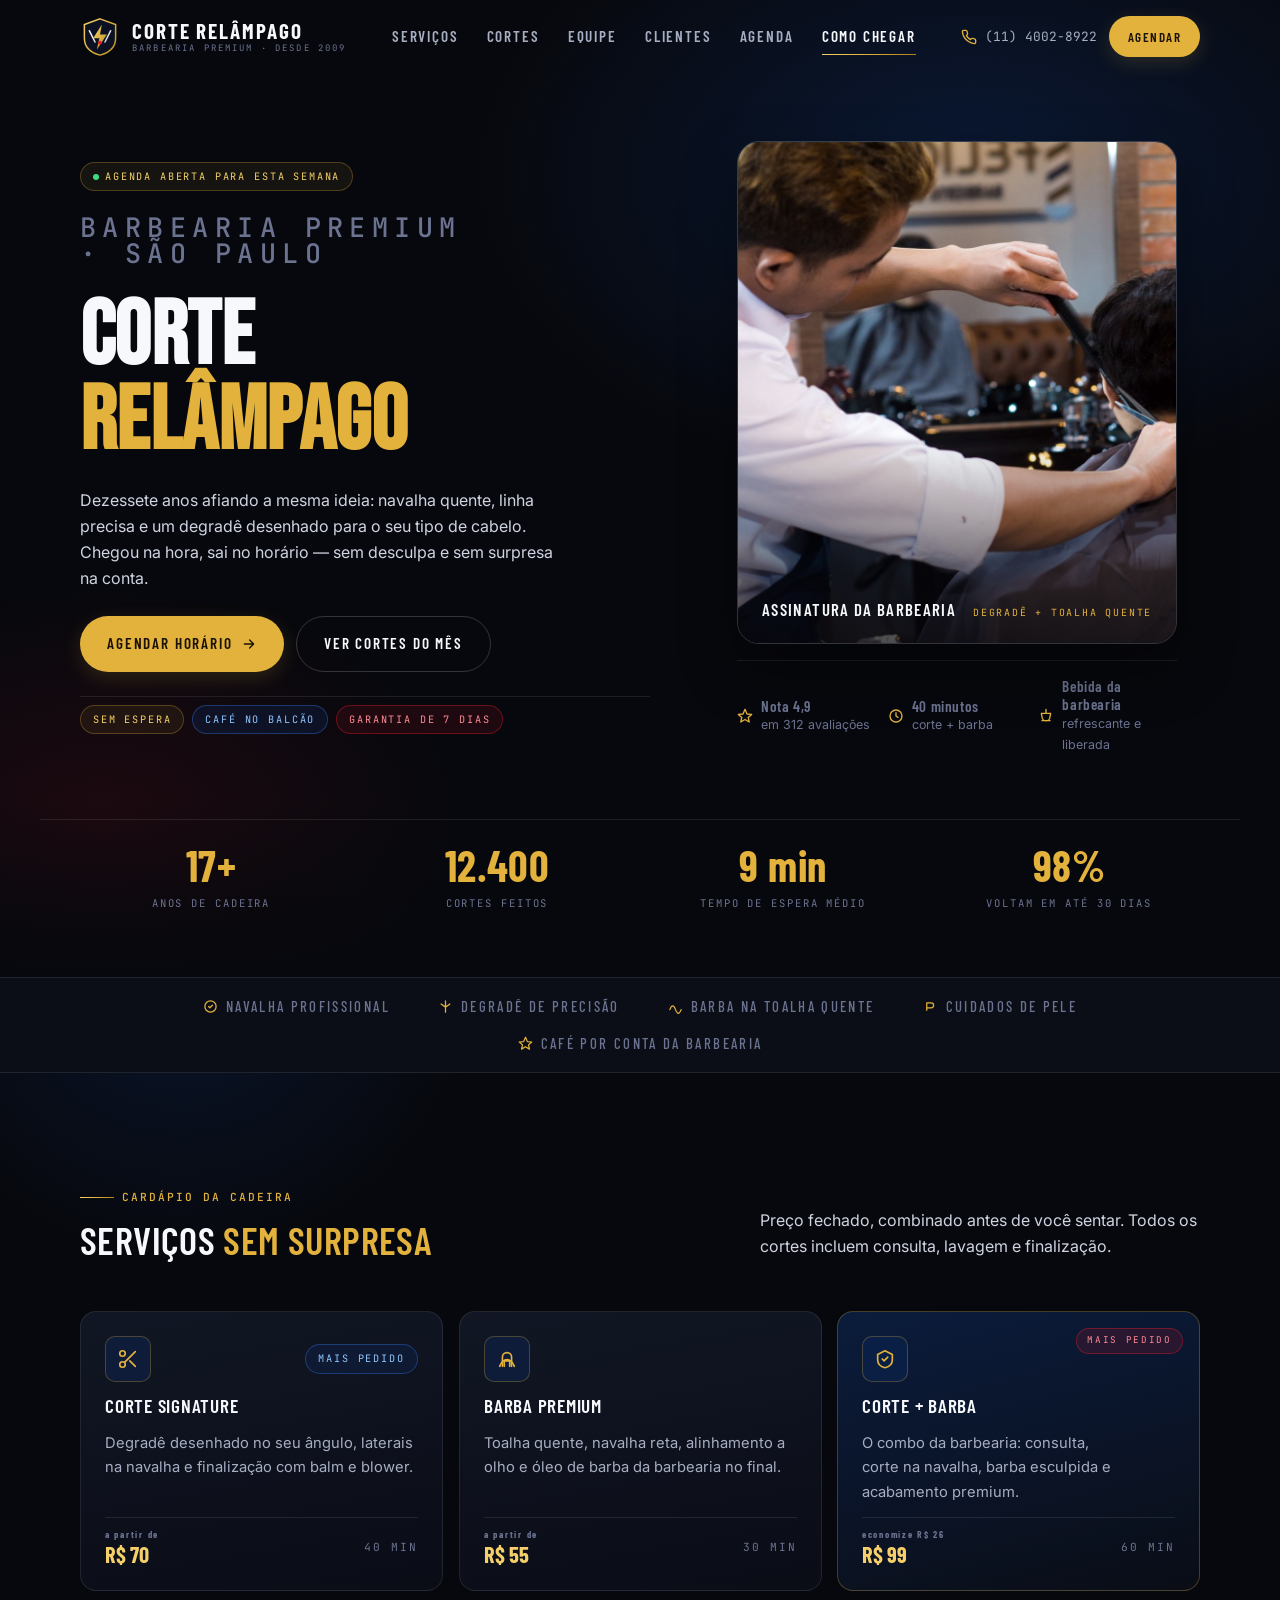
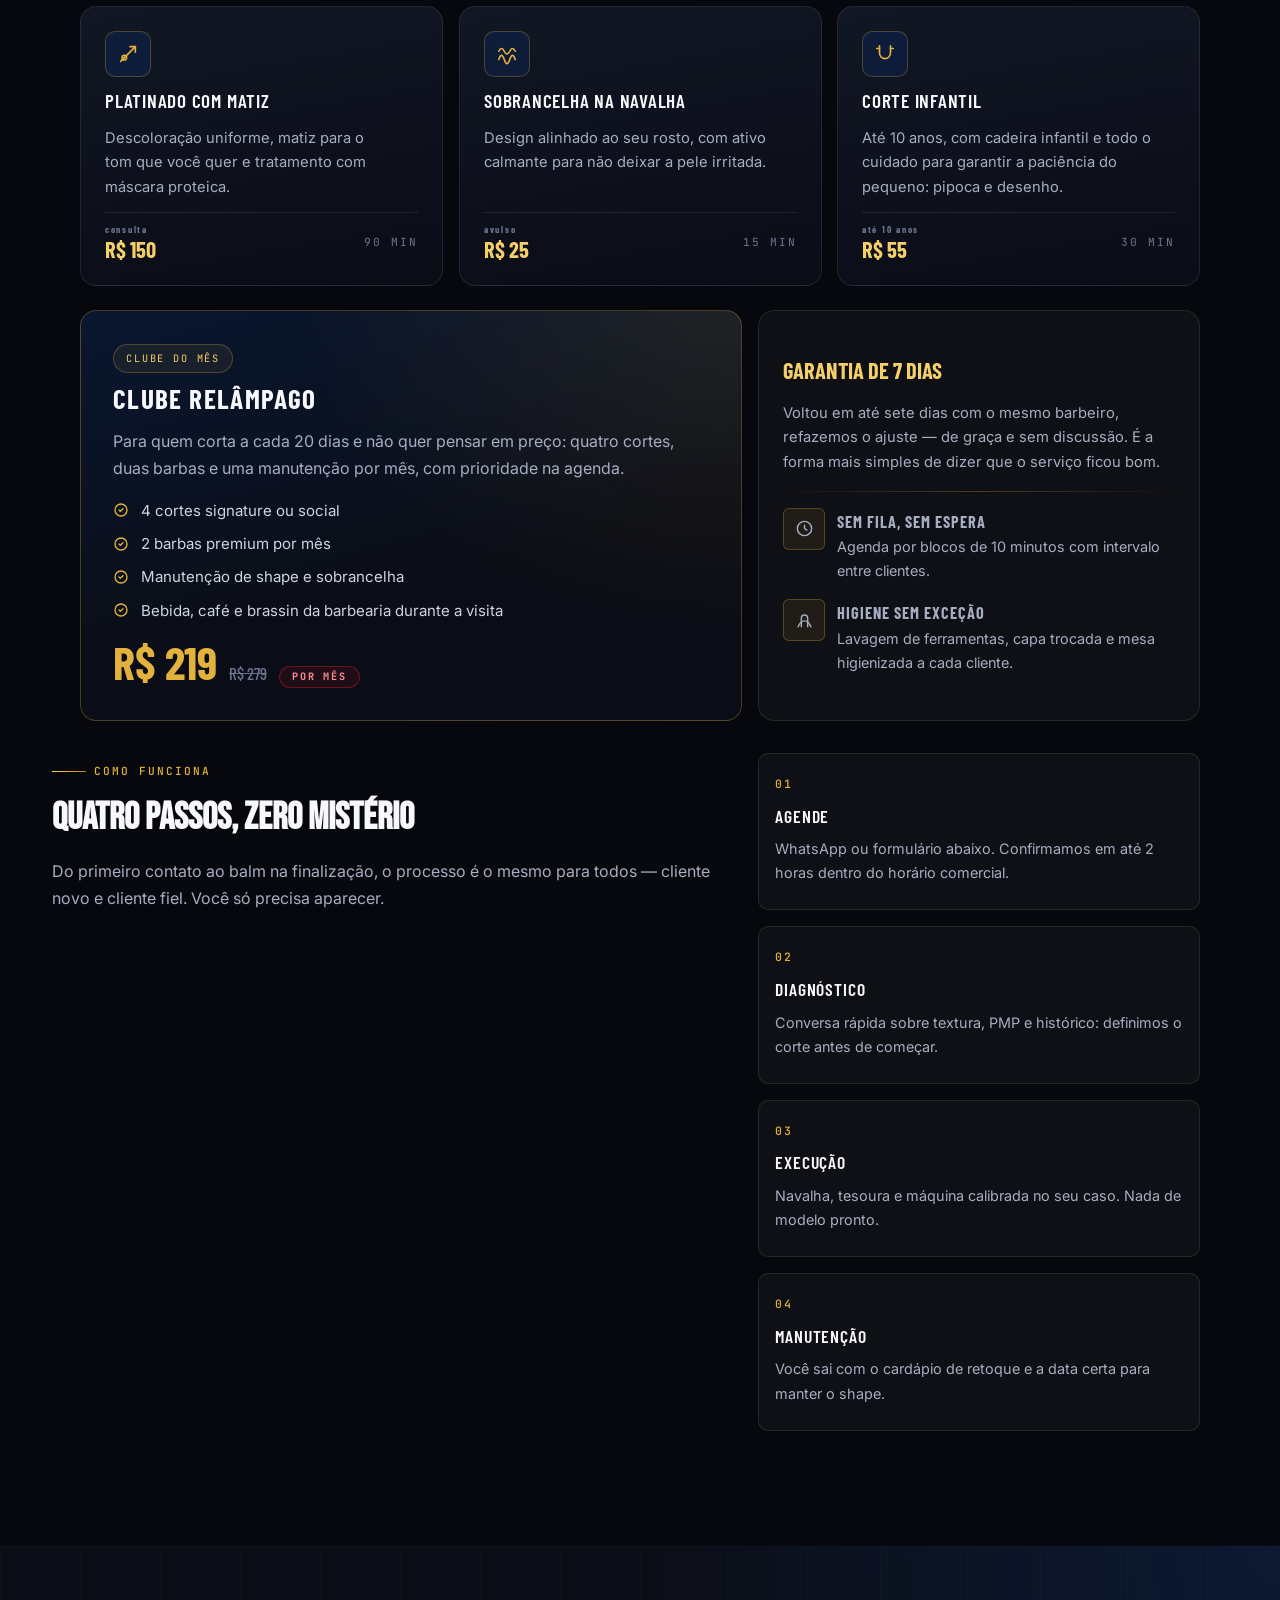
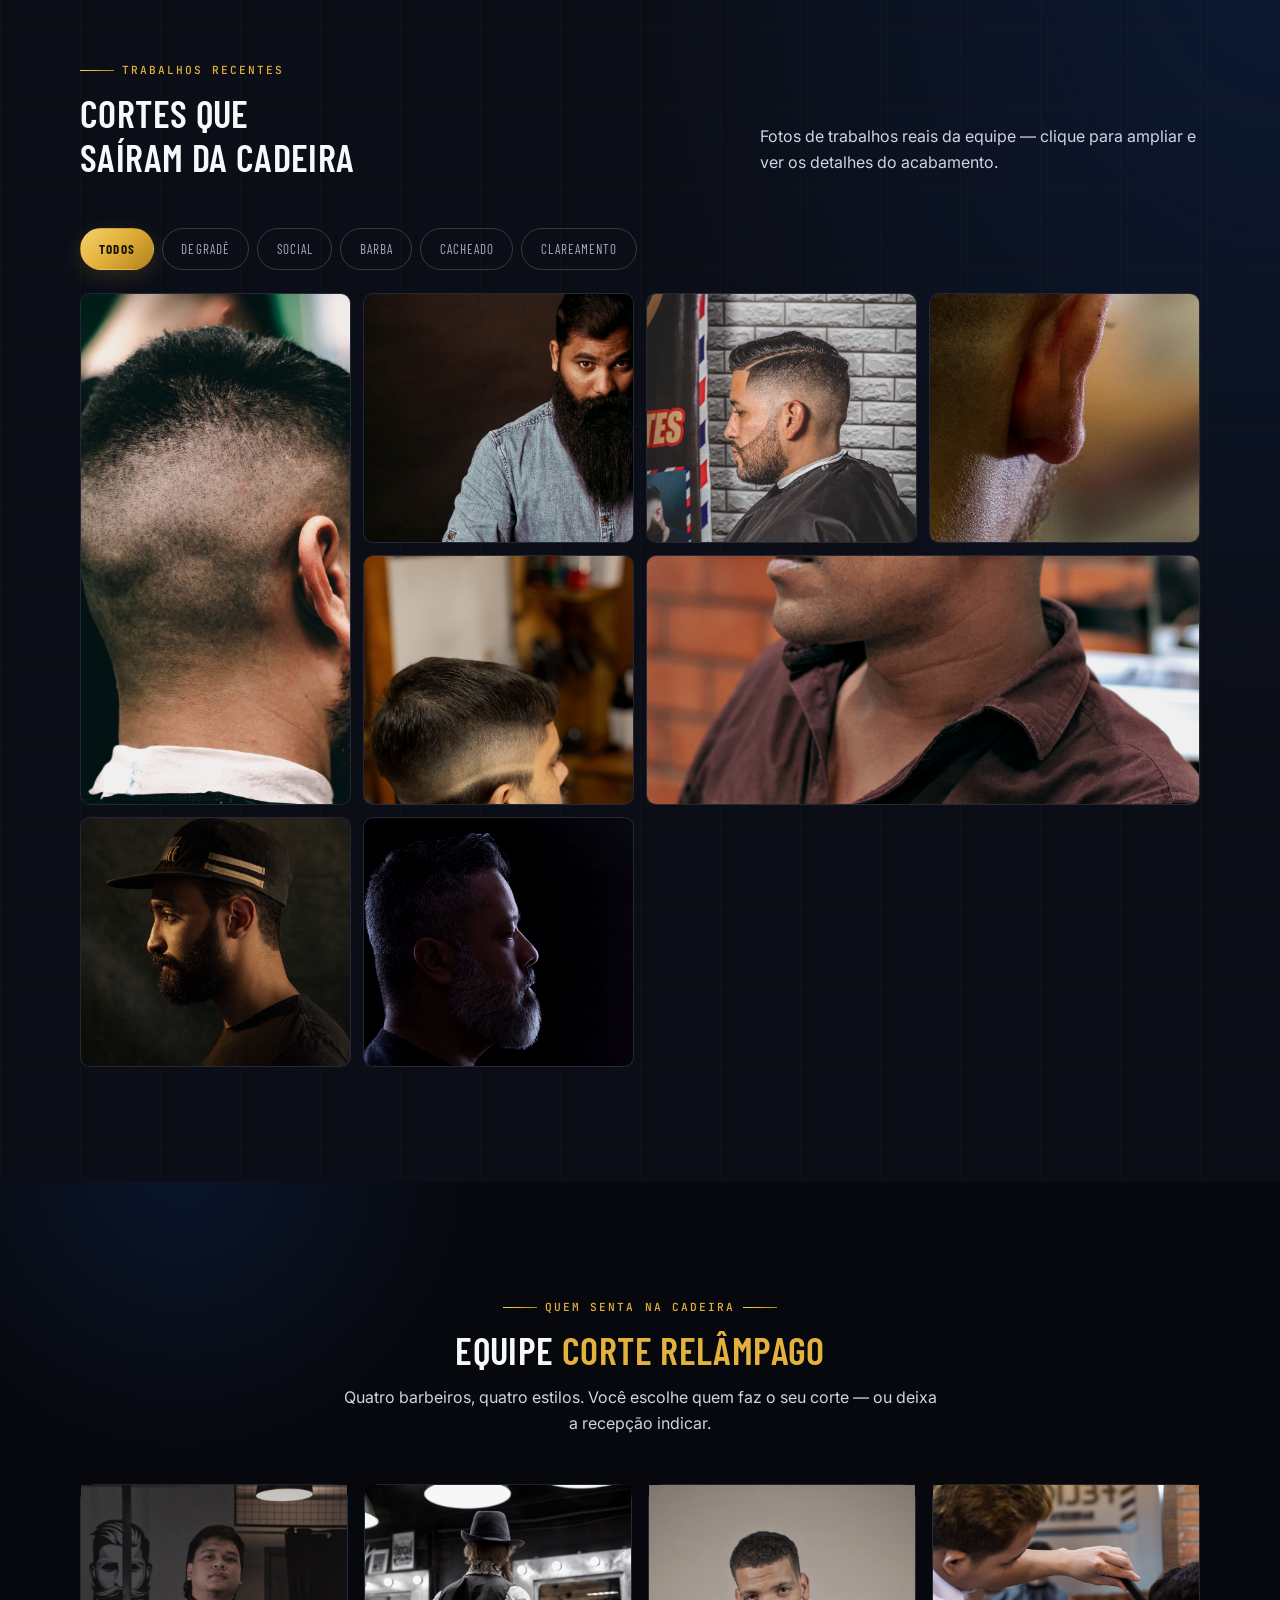
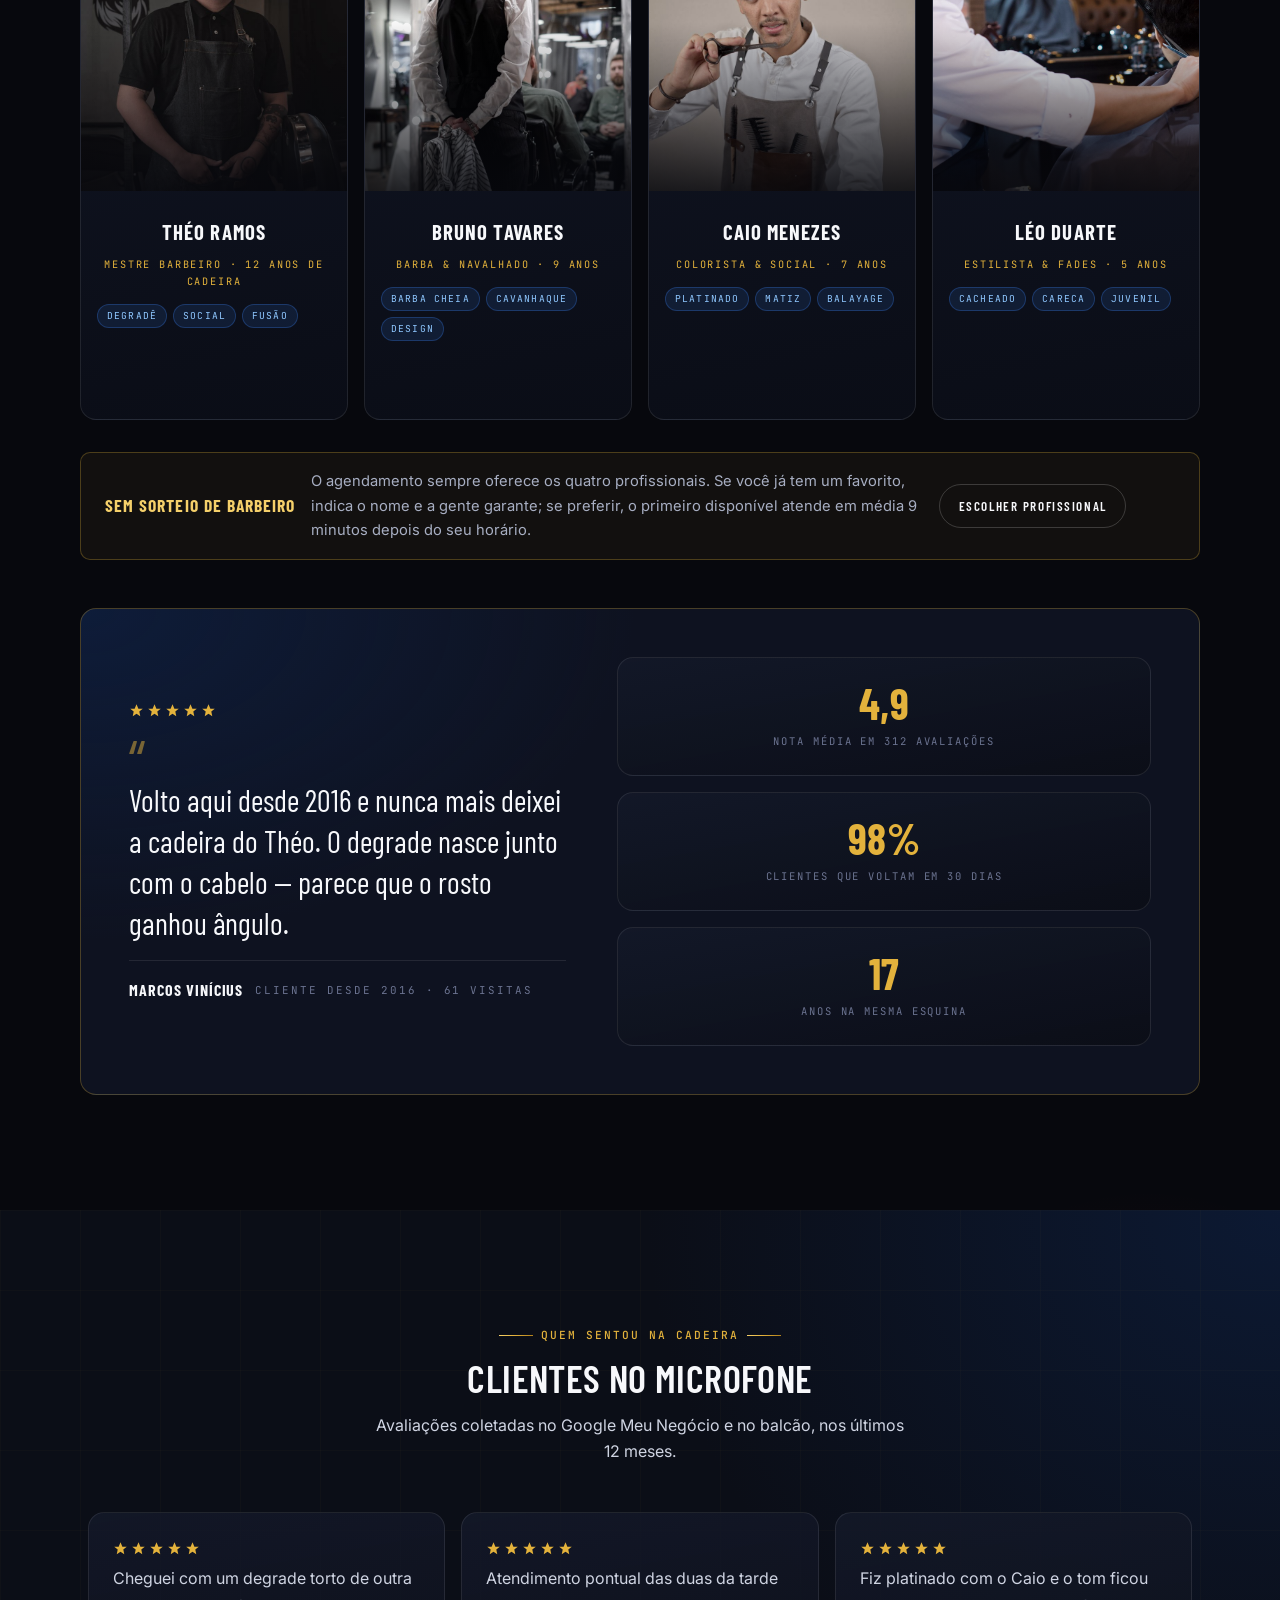
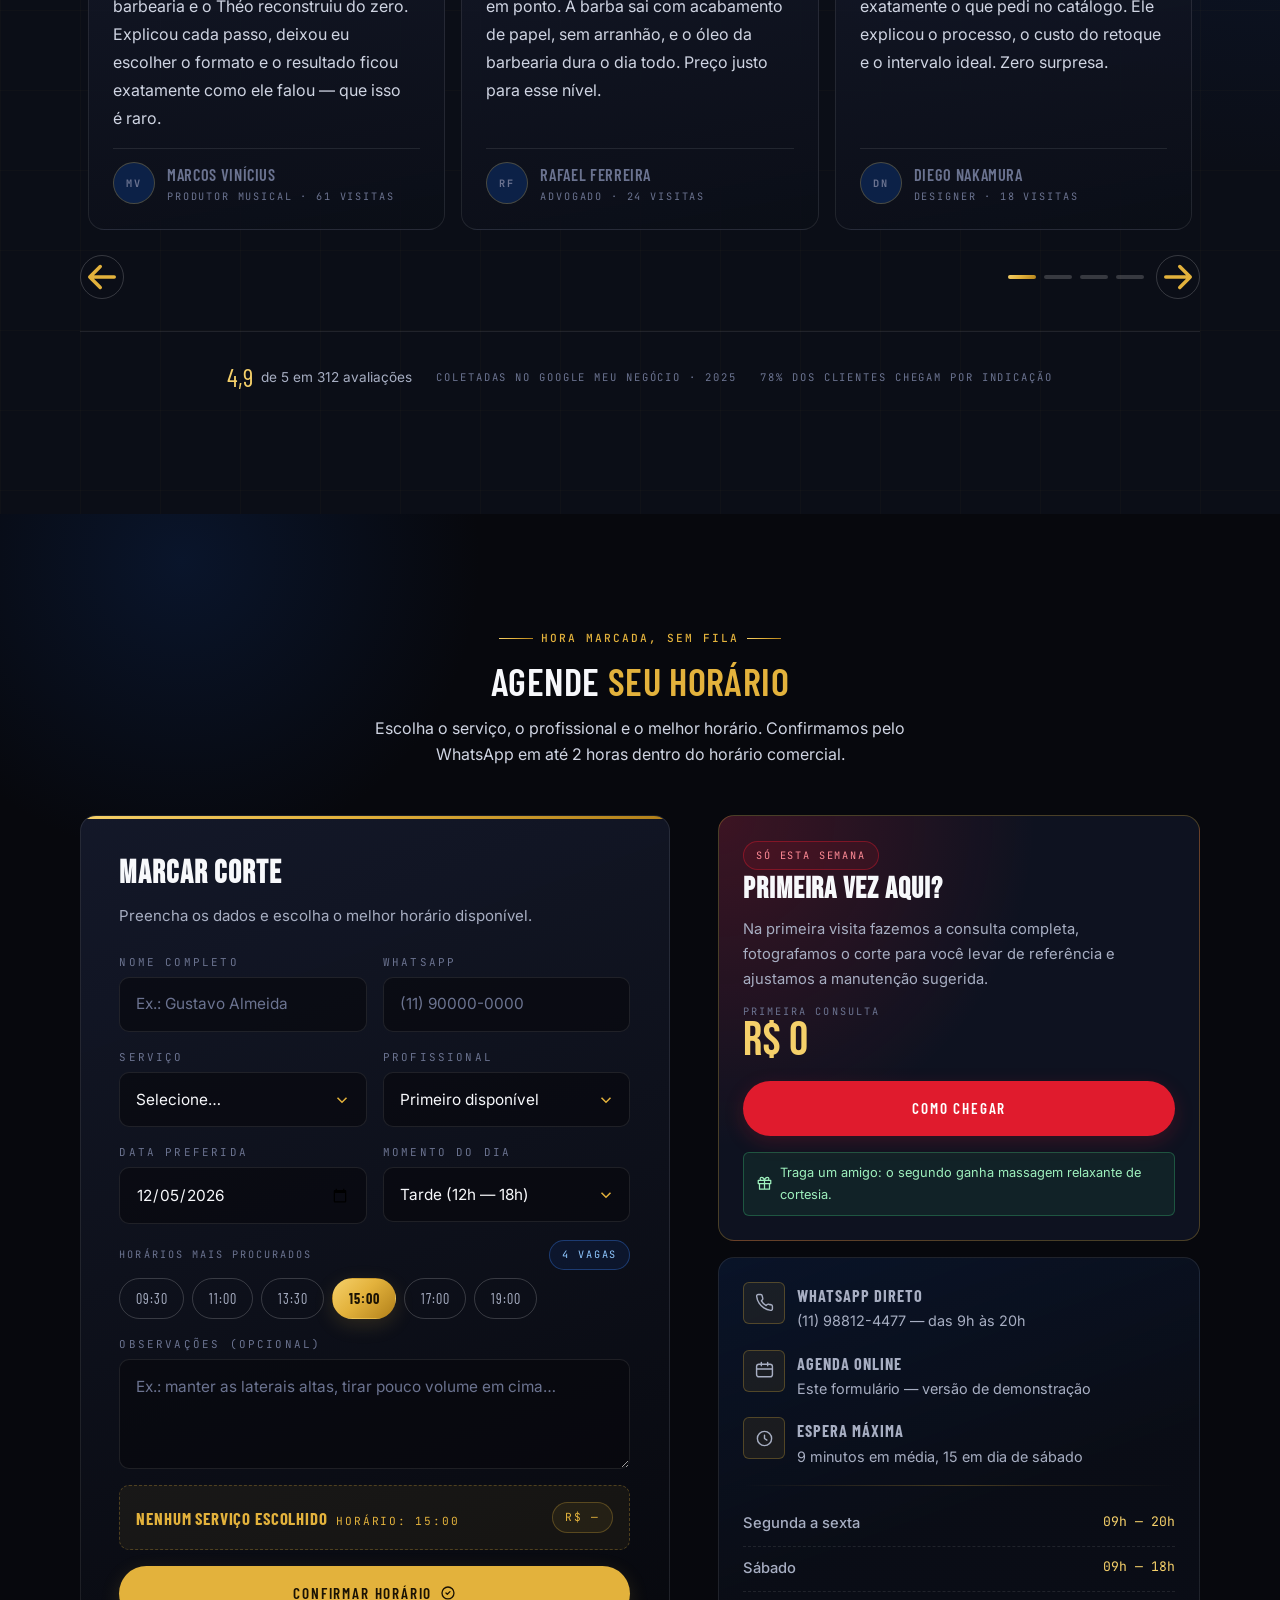
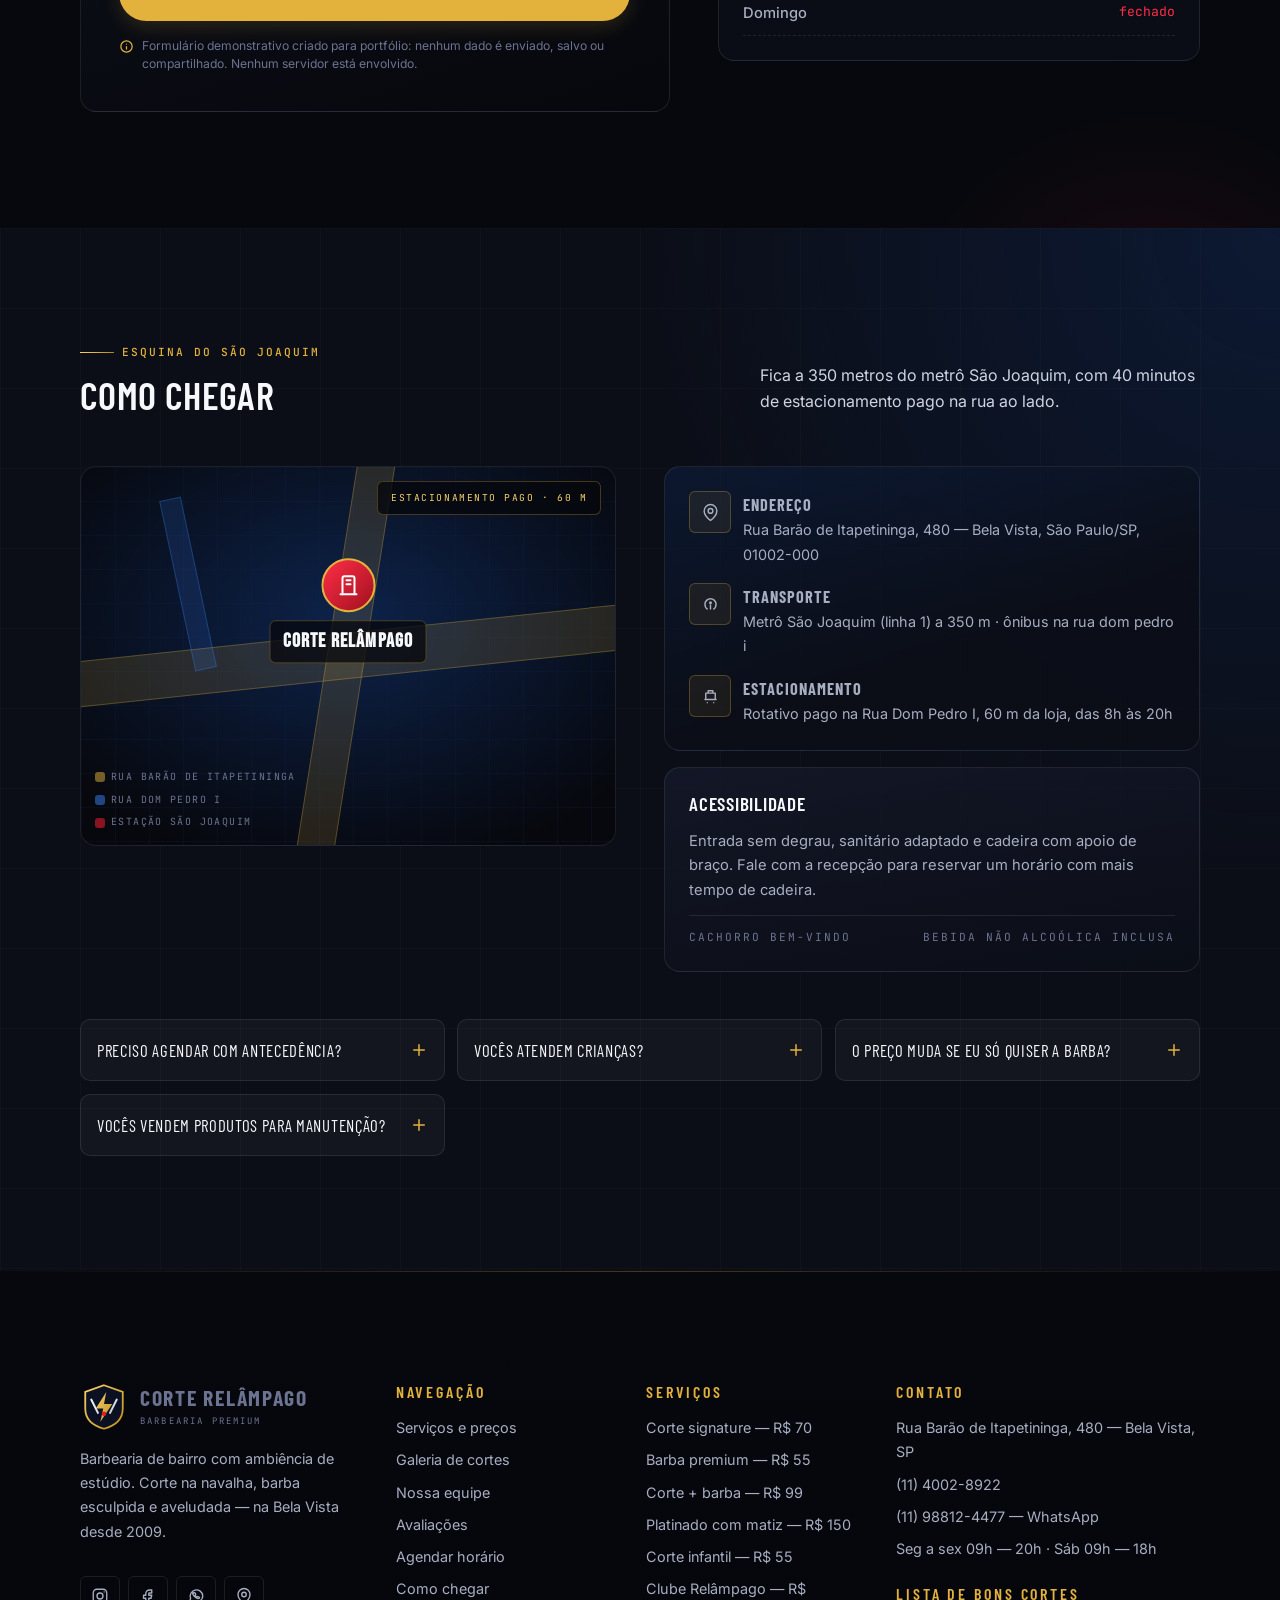
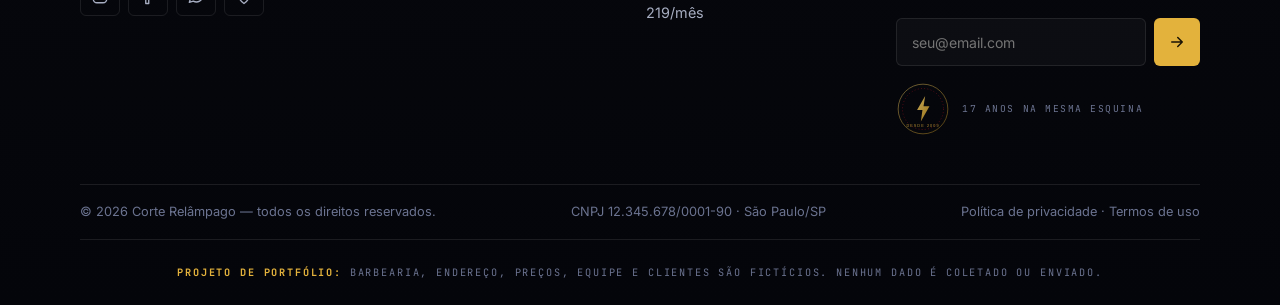
==== commit ef143e31: "troca de imagens" ====
--- a/index.html
+++ b/index.html
@@ -17,7 +17,7 @@
     property="og:description"
     content="Corte na navalha, barba premium e acabamento de salão. Agende seu horário na Corte Relâmpago."
   />
-  <meta property="og:image" content="estaticos/img/fotos/hero.jpg" />
+  <meta property="og:image" content="estaticos/img/fotos/equipe-04.jpg" />
 
   <link rel="icon" href="estaticos/img/favicon.svg" type="image/svg+xml" />
 
@@ -643,7 +643,7 @@
 
           <article class="cartao cartao-equipe revelar" style="--atraso: 0.2s">
             <div class="cartao-equipe__foto">
-              <img src="estaticos/img/fotos/equipe-04.jpg" alt="Léo Duarte, estilista, fazendo um corte na máquina" loading="lazy" width="400" height="480" />
+              <img src="estaticos/img/fotos/hero.jpg" alt="Léo Duarte, estilista, fazendo um corte na máquina" loading="lazy" width="400" height="480" />
             </div>
             <div class="cartao-equipe__info">
               <b class="cartao-equipe__nome">Léo Duarte</b>
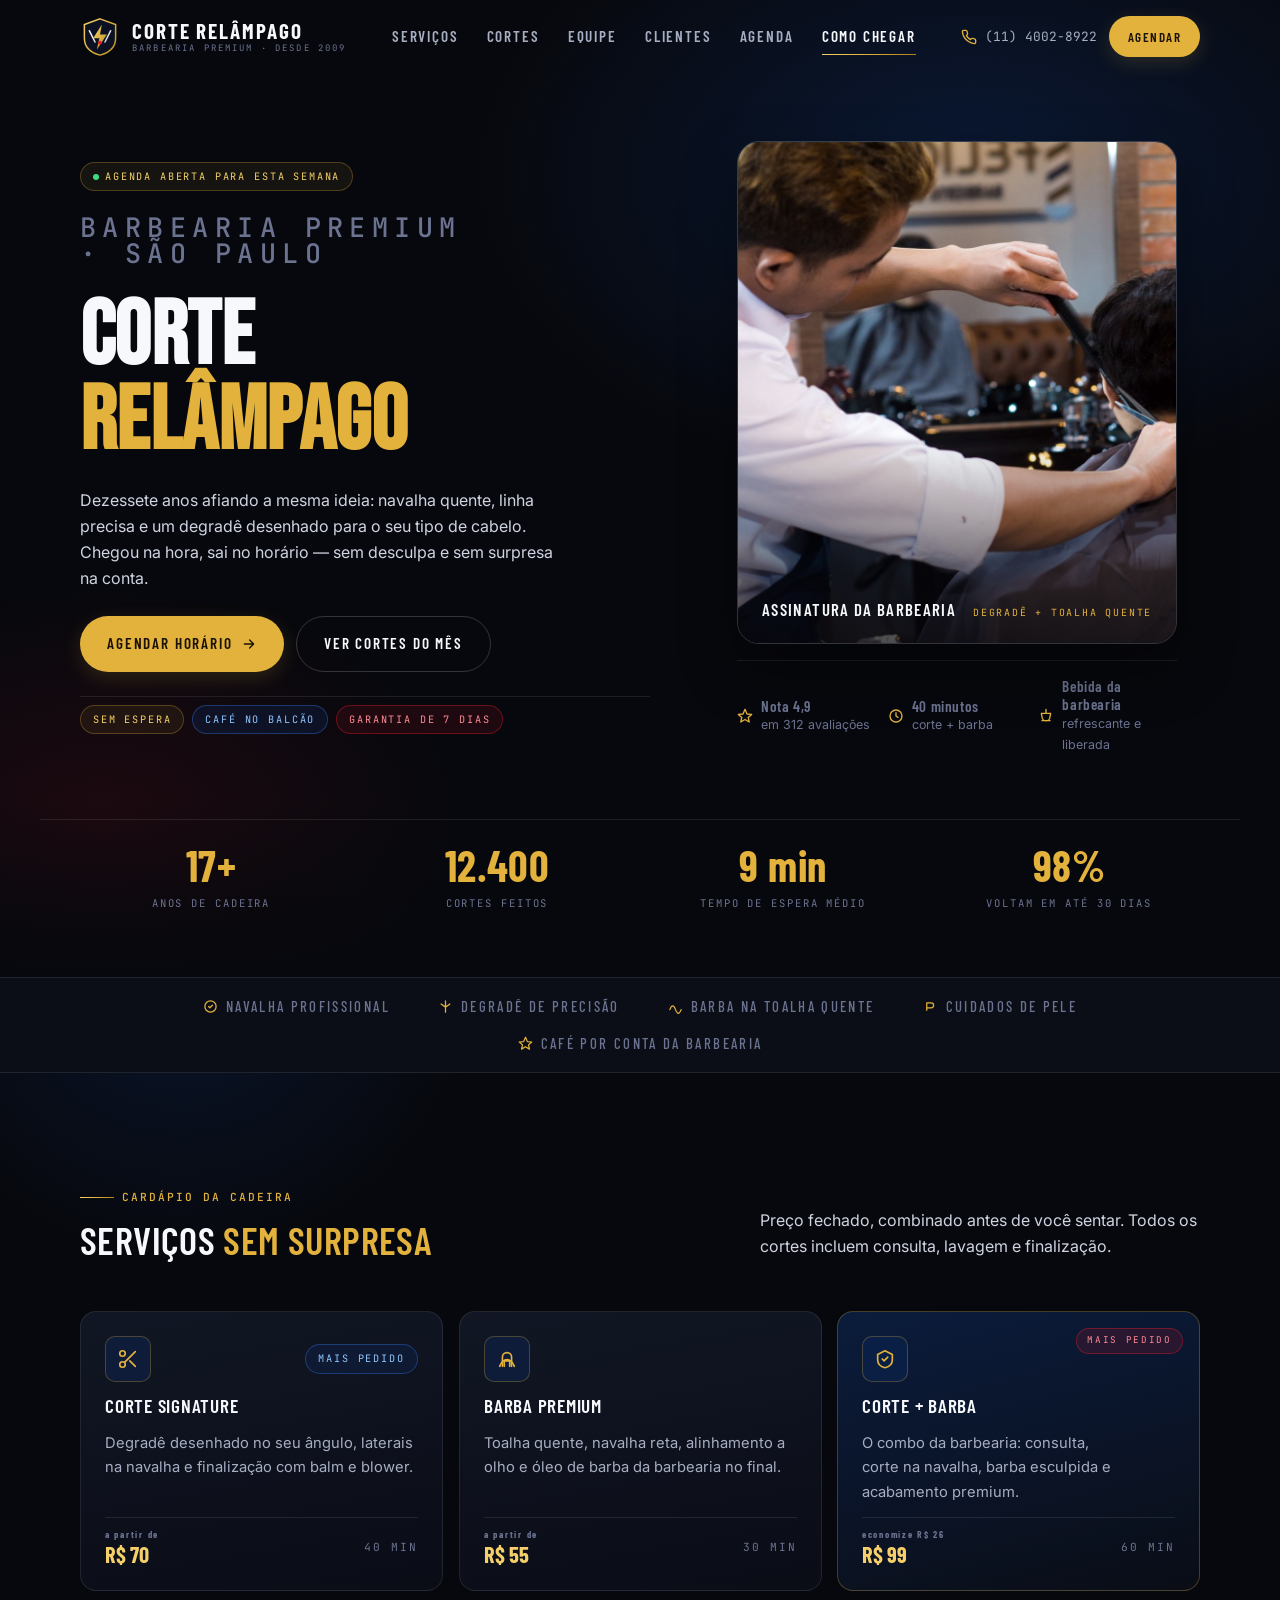
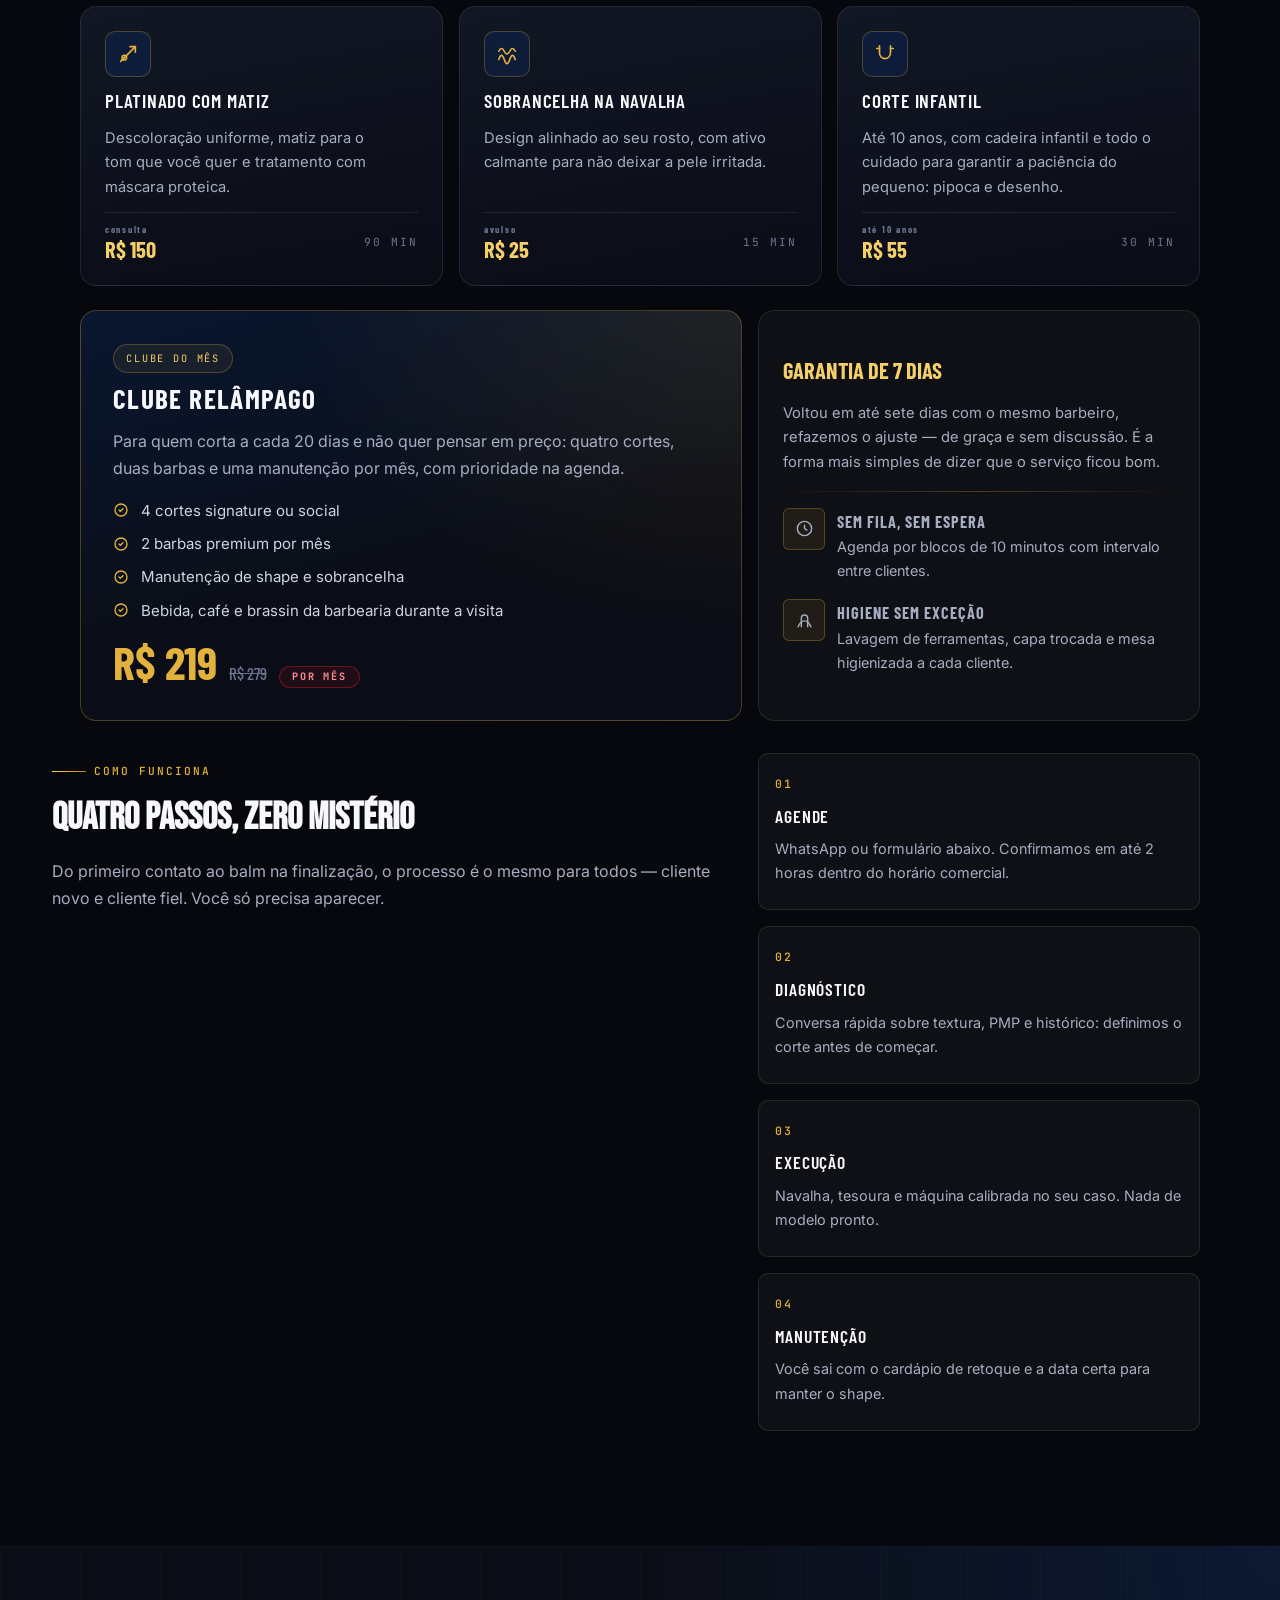
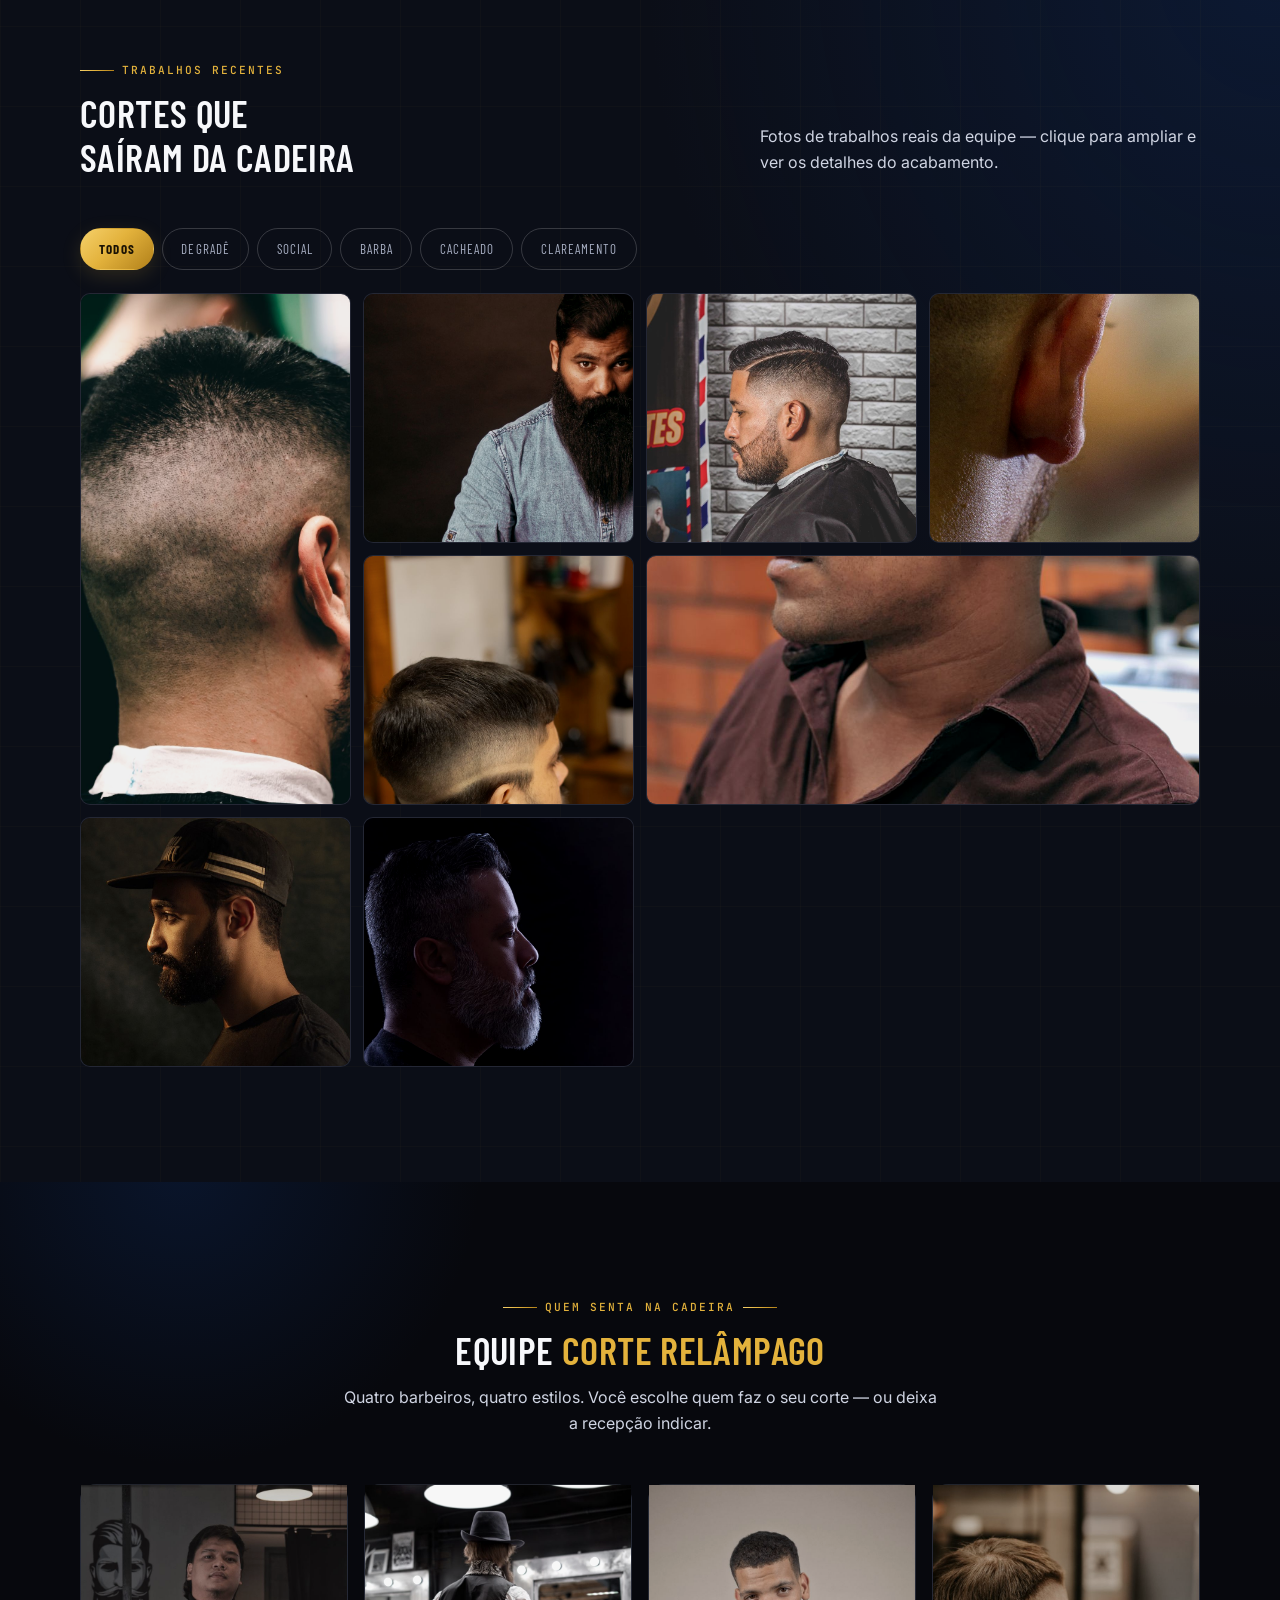
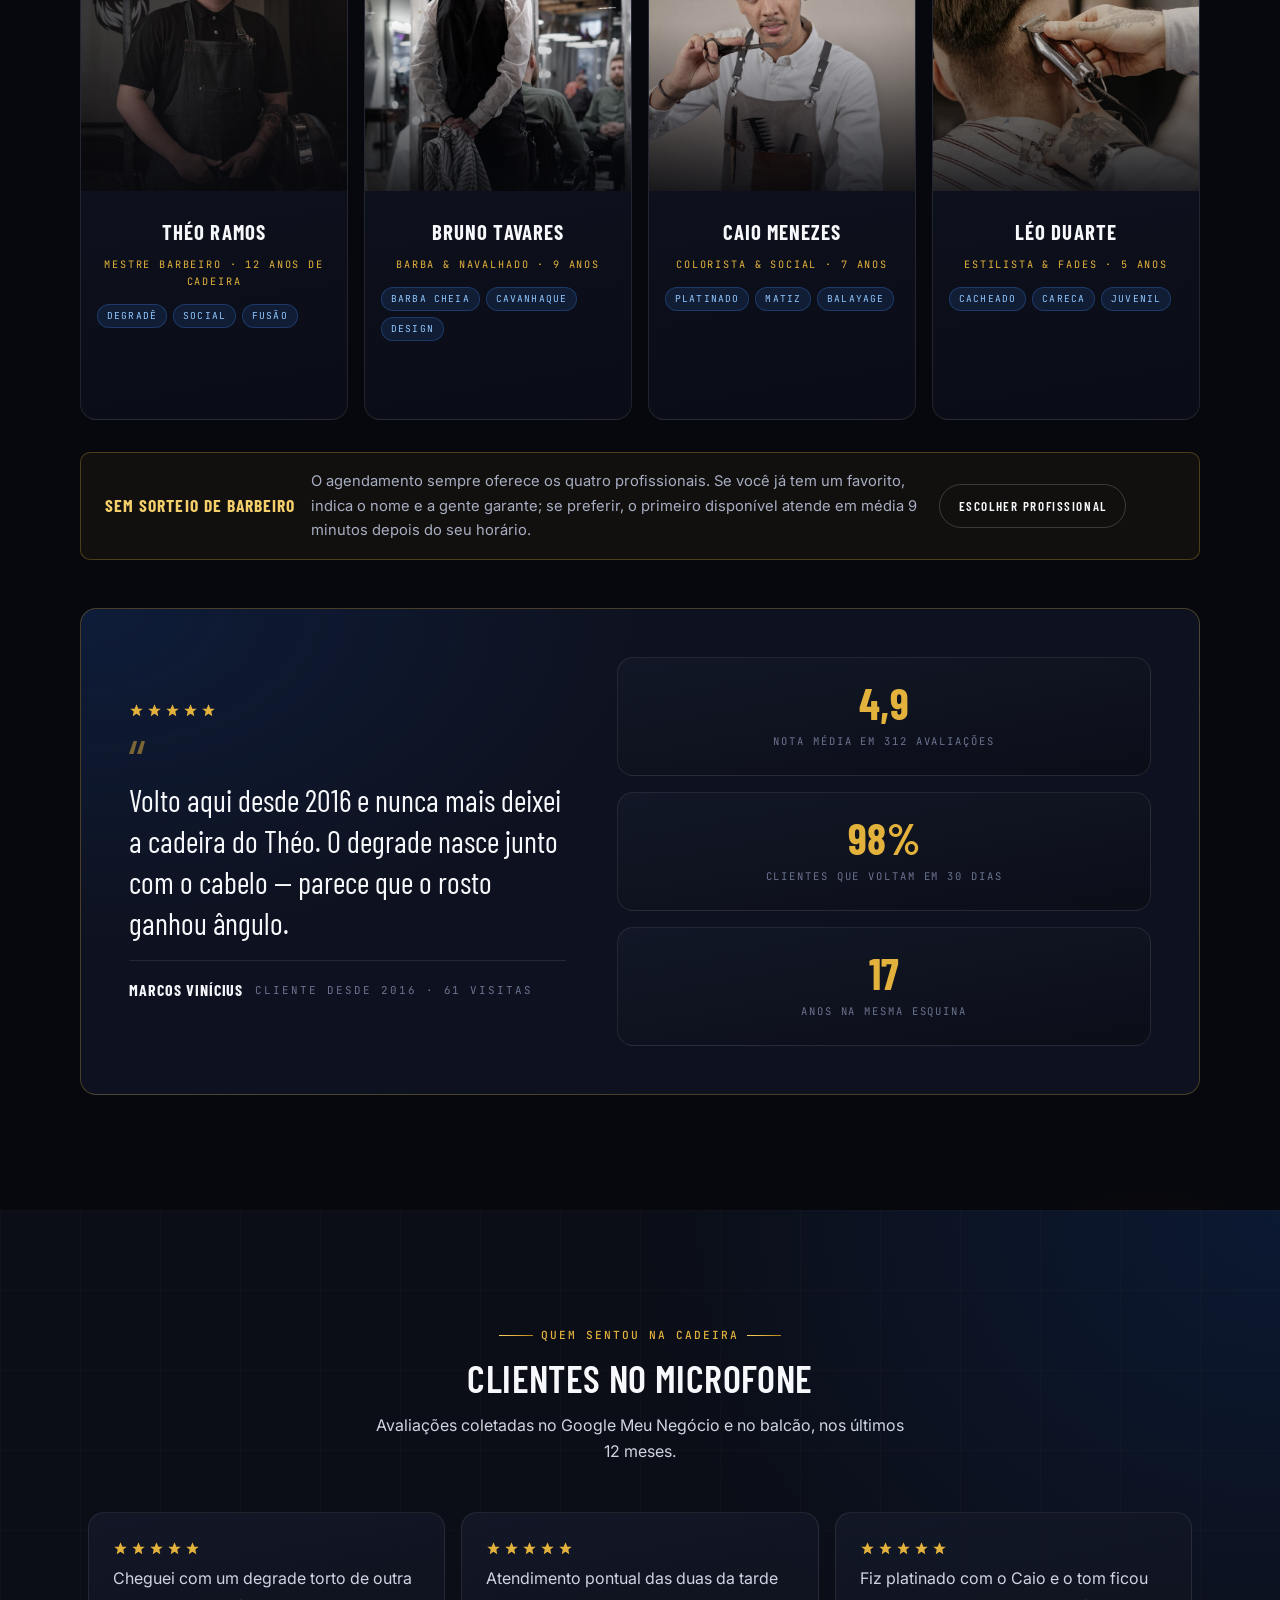
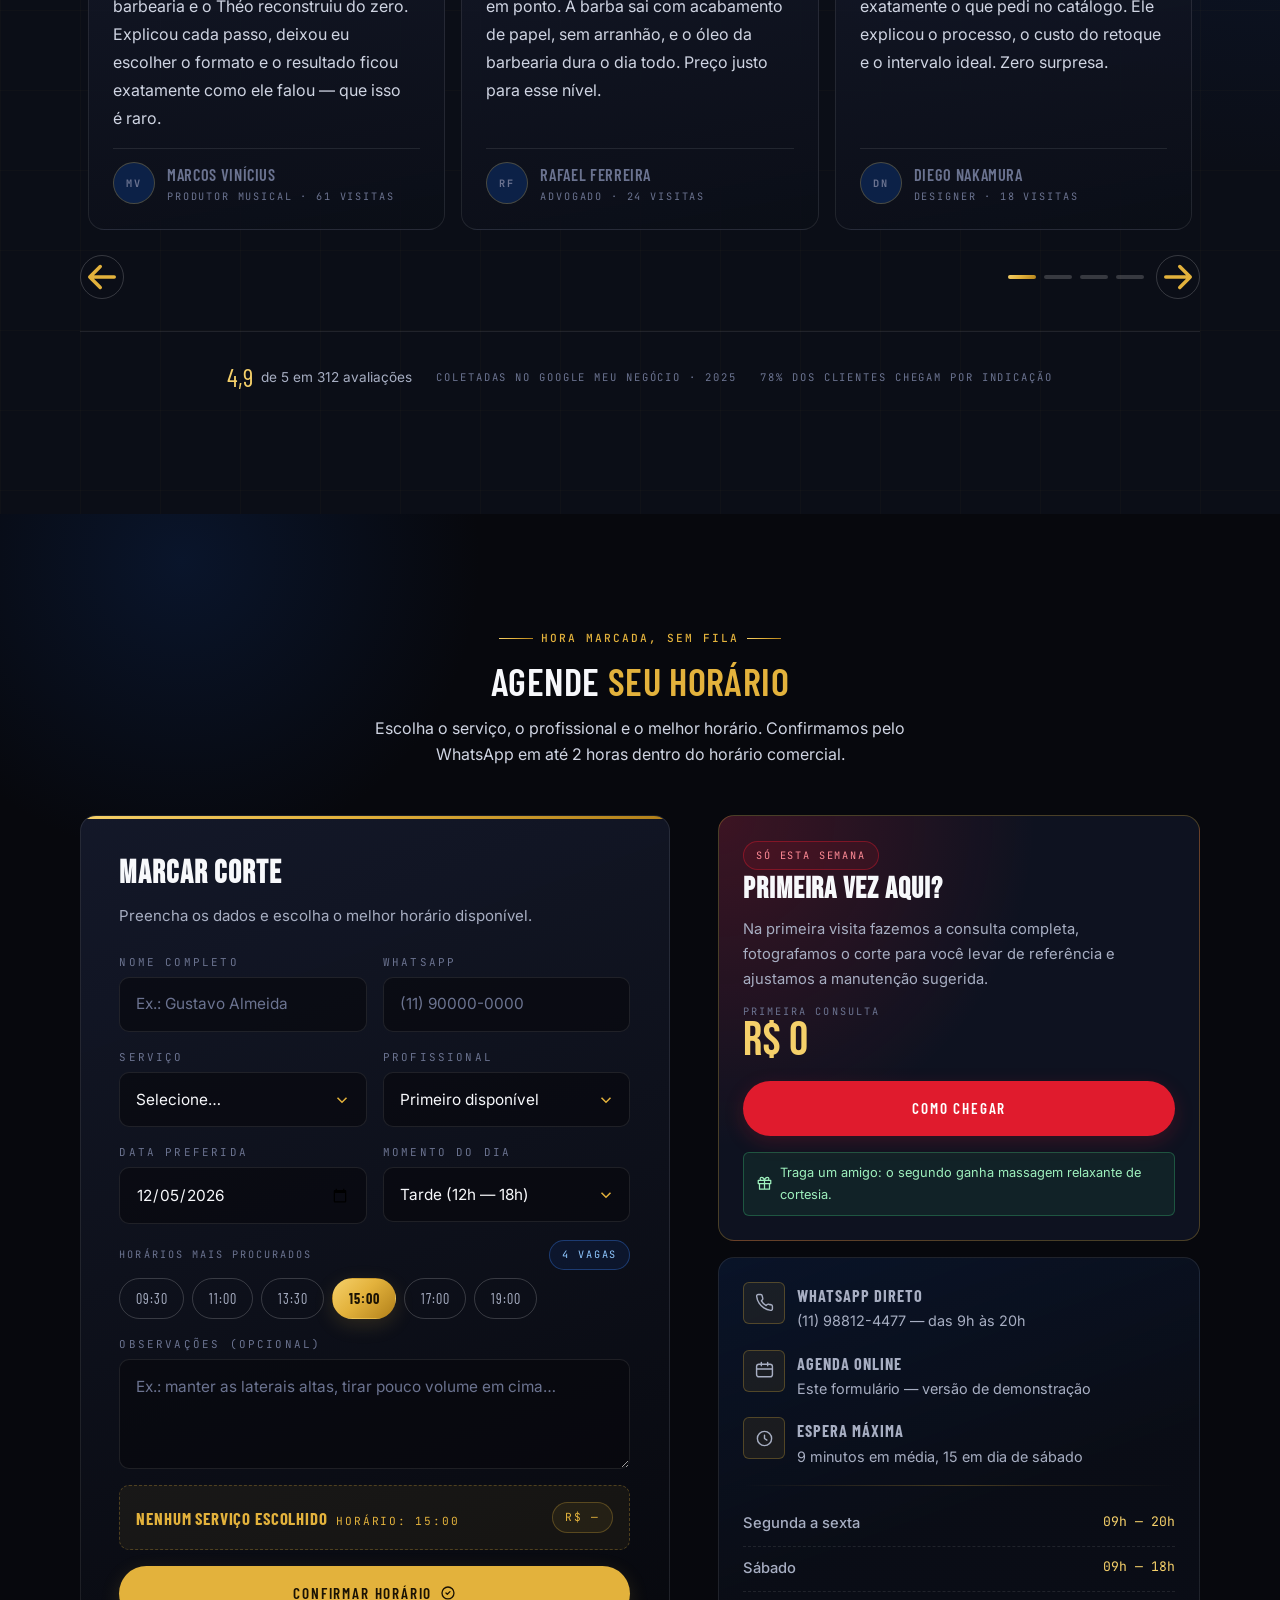
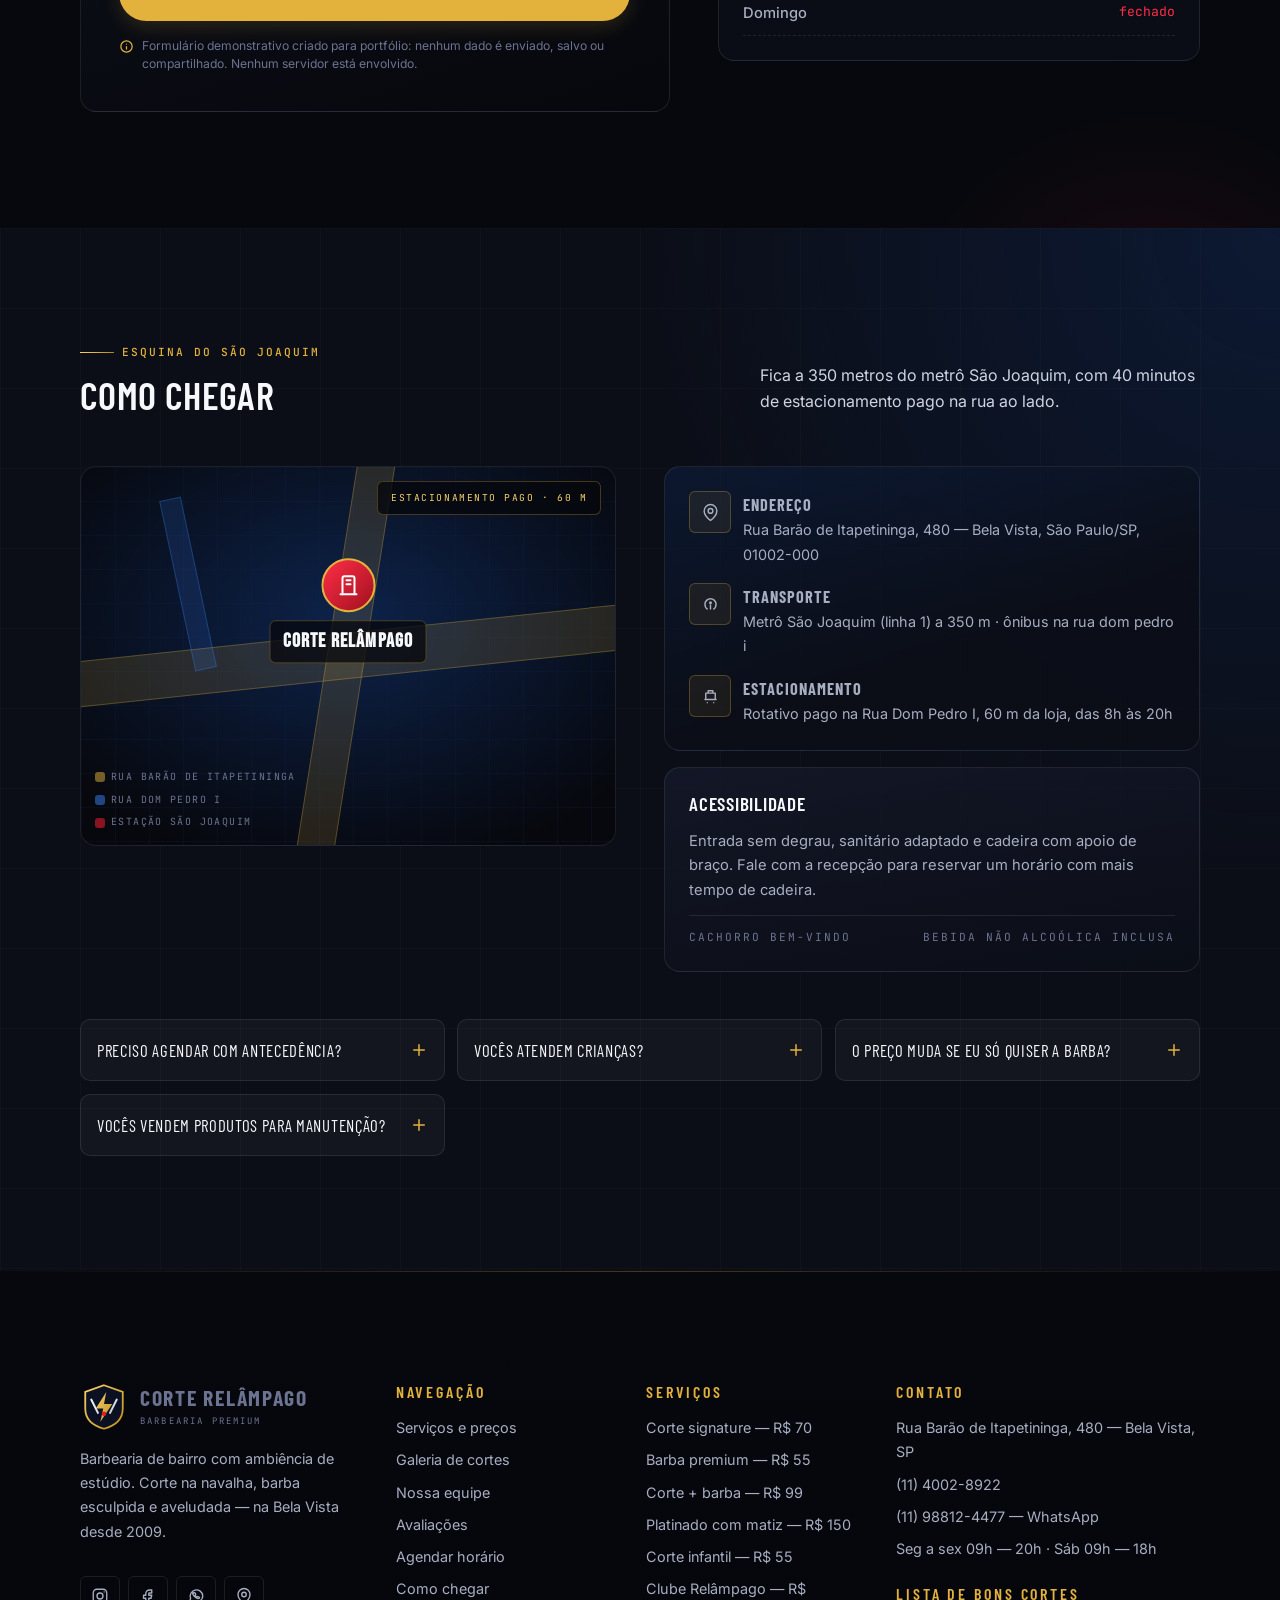
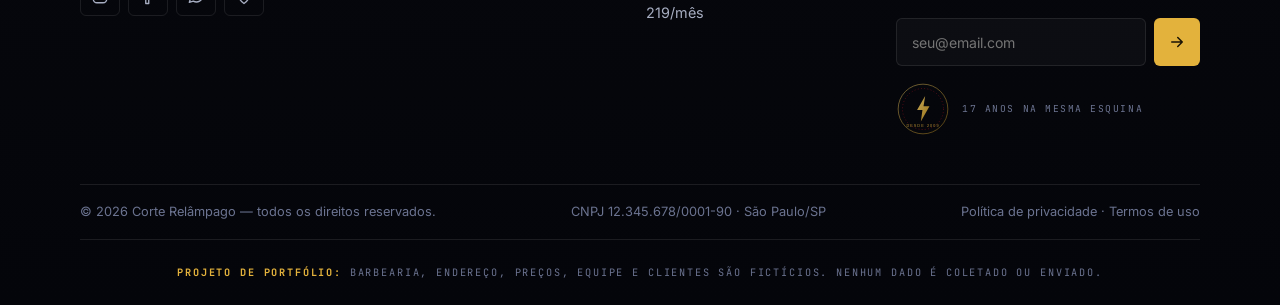
==== commit a82a21f1: "troca de imagens 2" ====
--- a/index.html
+++ b/index.html
@@ -17,7 +17,7 @@
     property="og:description"
     content="Corte na navalha, barba premium e acabamento de salão. Agende seu horário na Corte Relâmpago."
   />
-  <meta property="og:image" content="estaticos/img/fotos/equipe-04.jpg" />
+  <meta property="og:image" content="estaticos/img/fotos/hero.jpg" />
 
   <link rel="icon" href="estaticos/img/favicon.svg" type="image/svg+xml" />
 
@@ -127,7 +127,7 @@
         <div class="hero__arte">
           <figure class="hero__arte-quadro">
             <img
-              src="estaticos/img/fotos/hero.jpg"
+              src="estaticos/img/fotos/equipe-04.jpg"
               width="560"
               height="640"
               alt="Barbeiro fazendo um corte preciso no cliente em uma barbearia contemporânea"
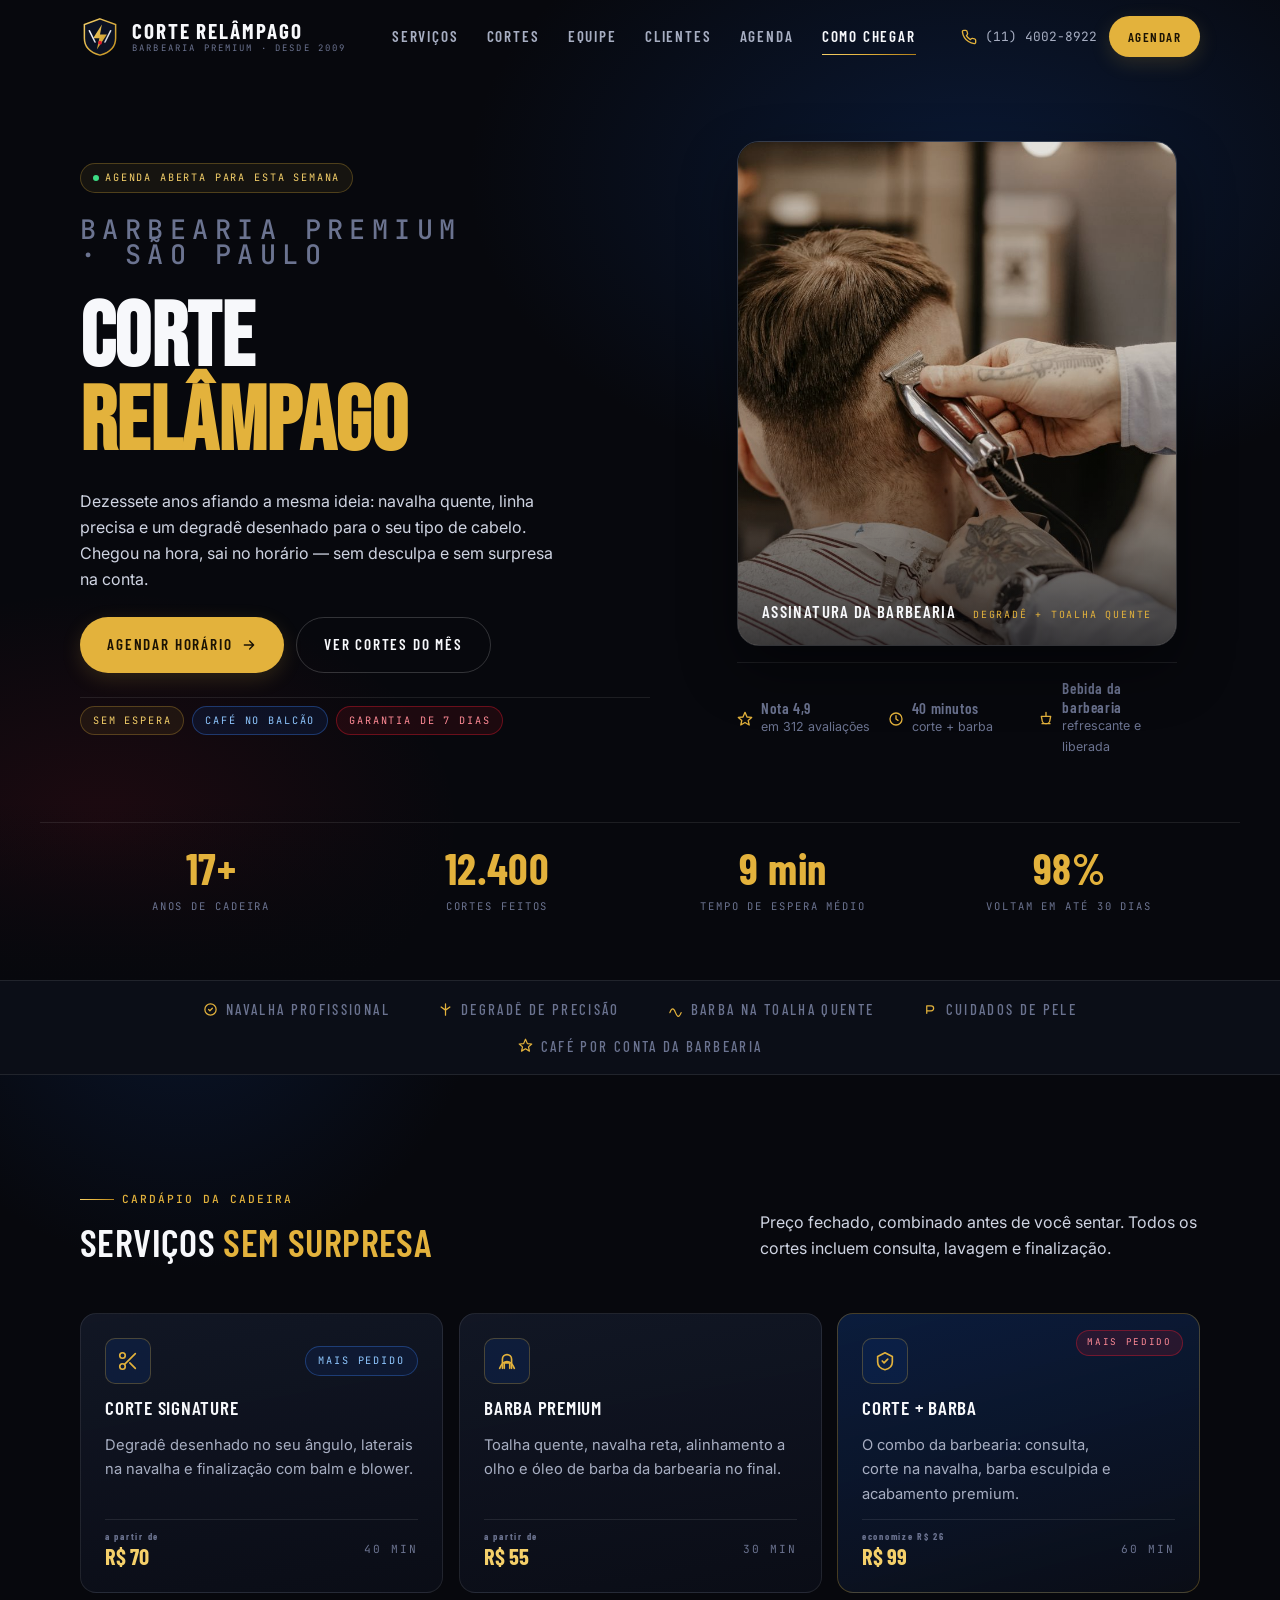
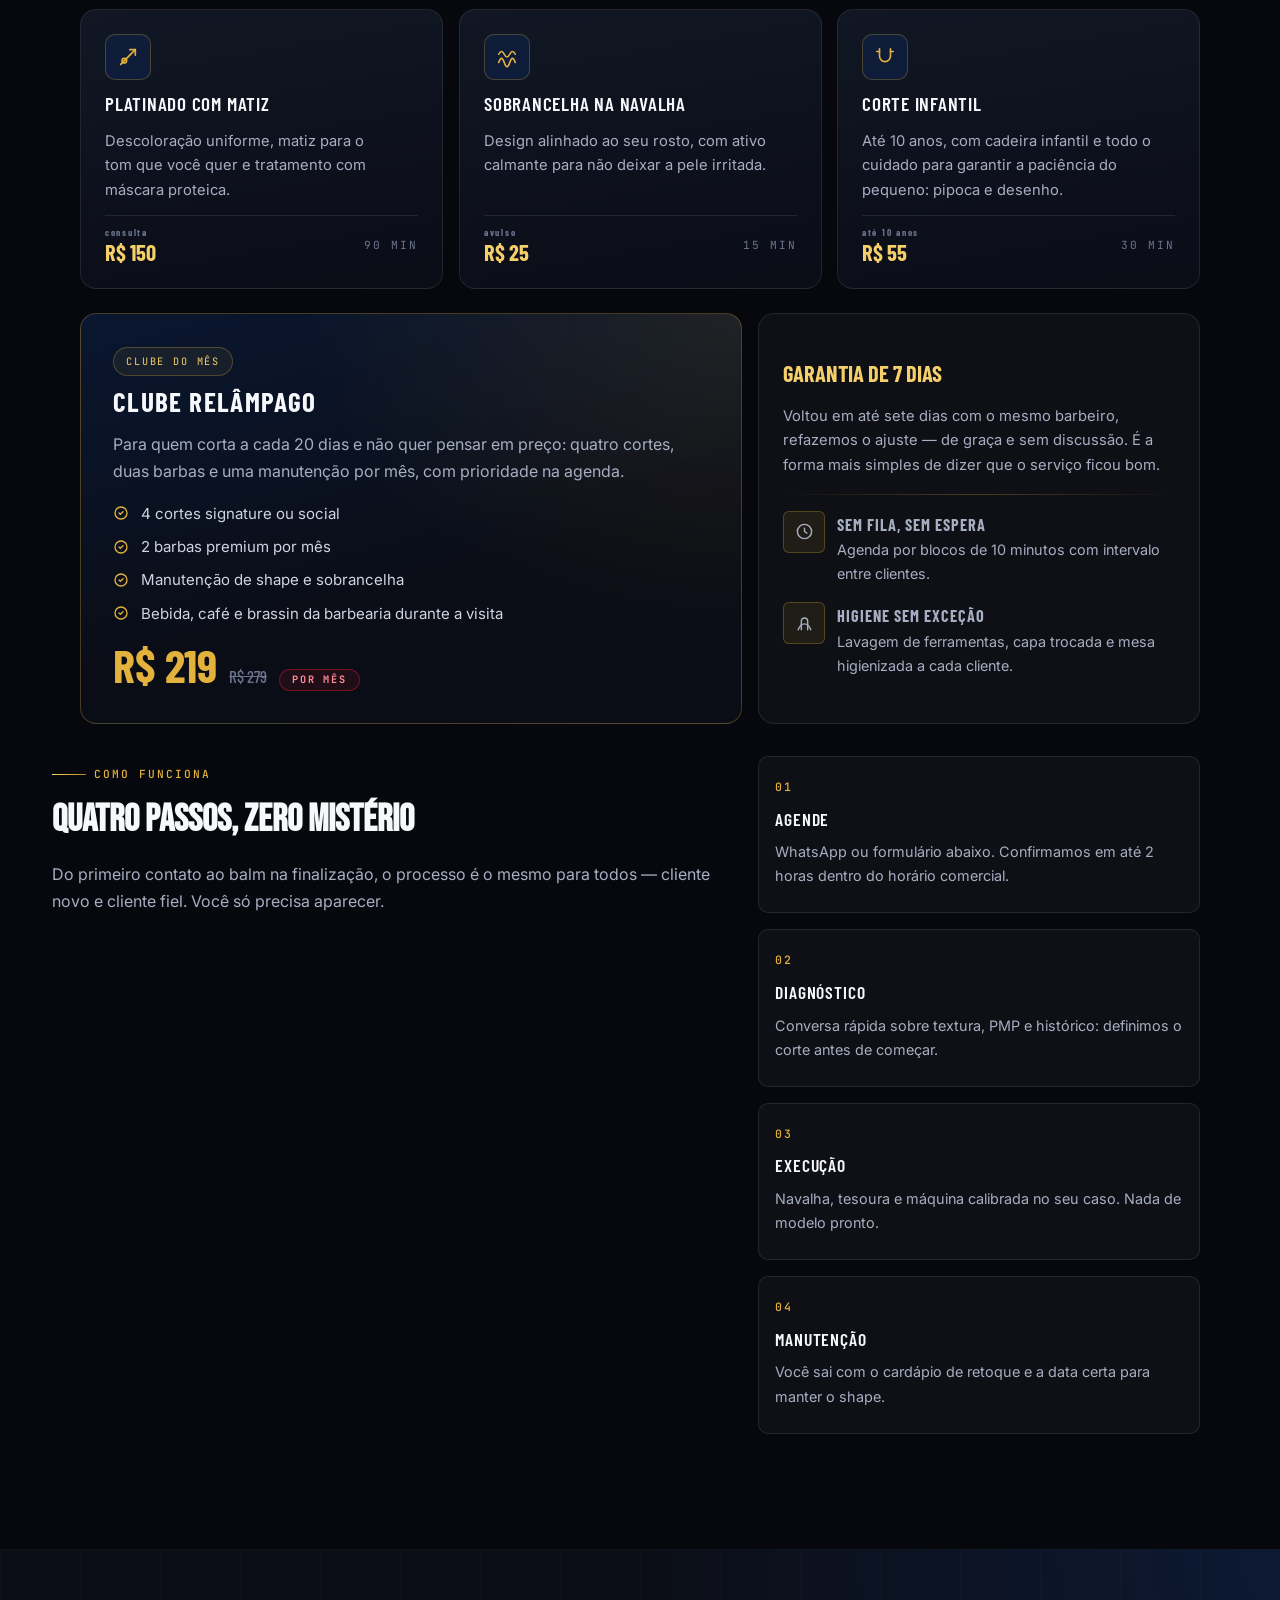
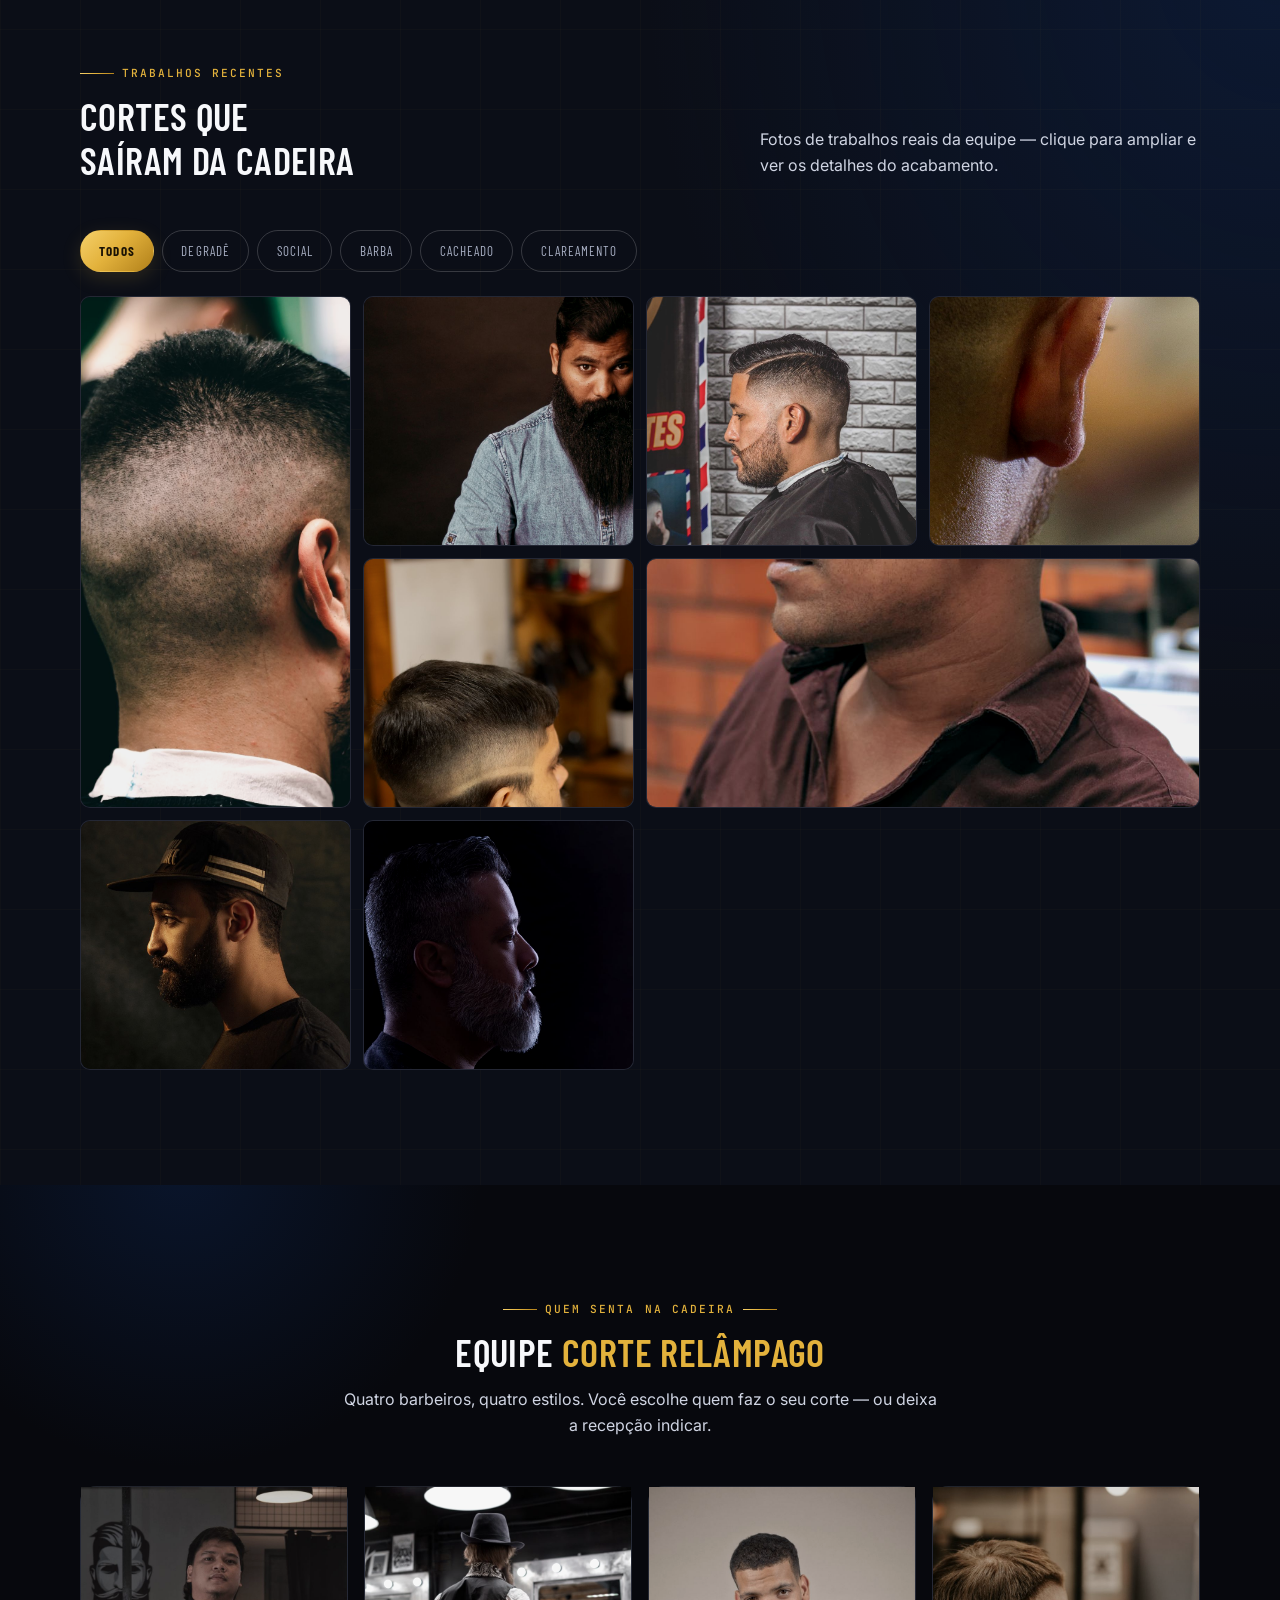
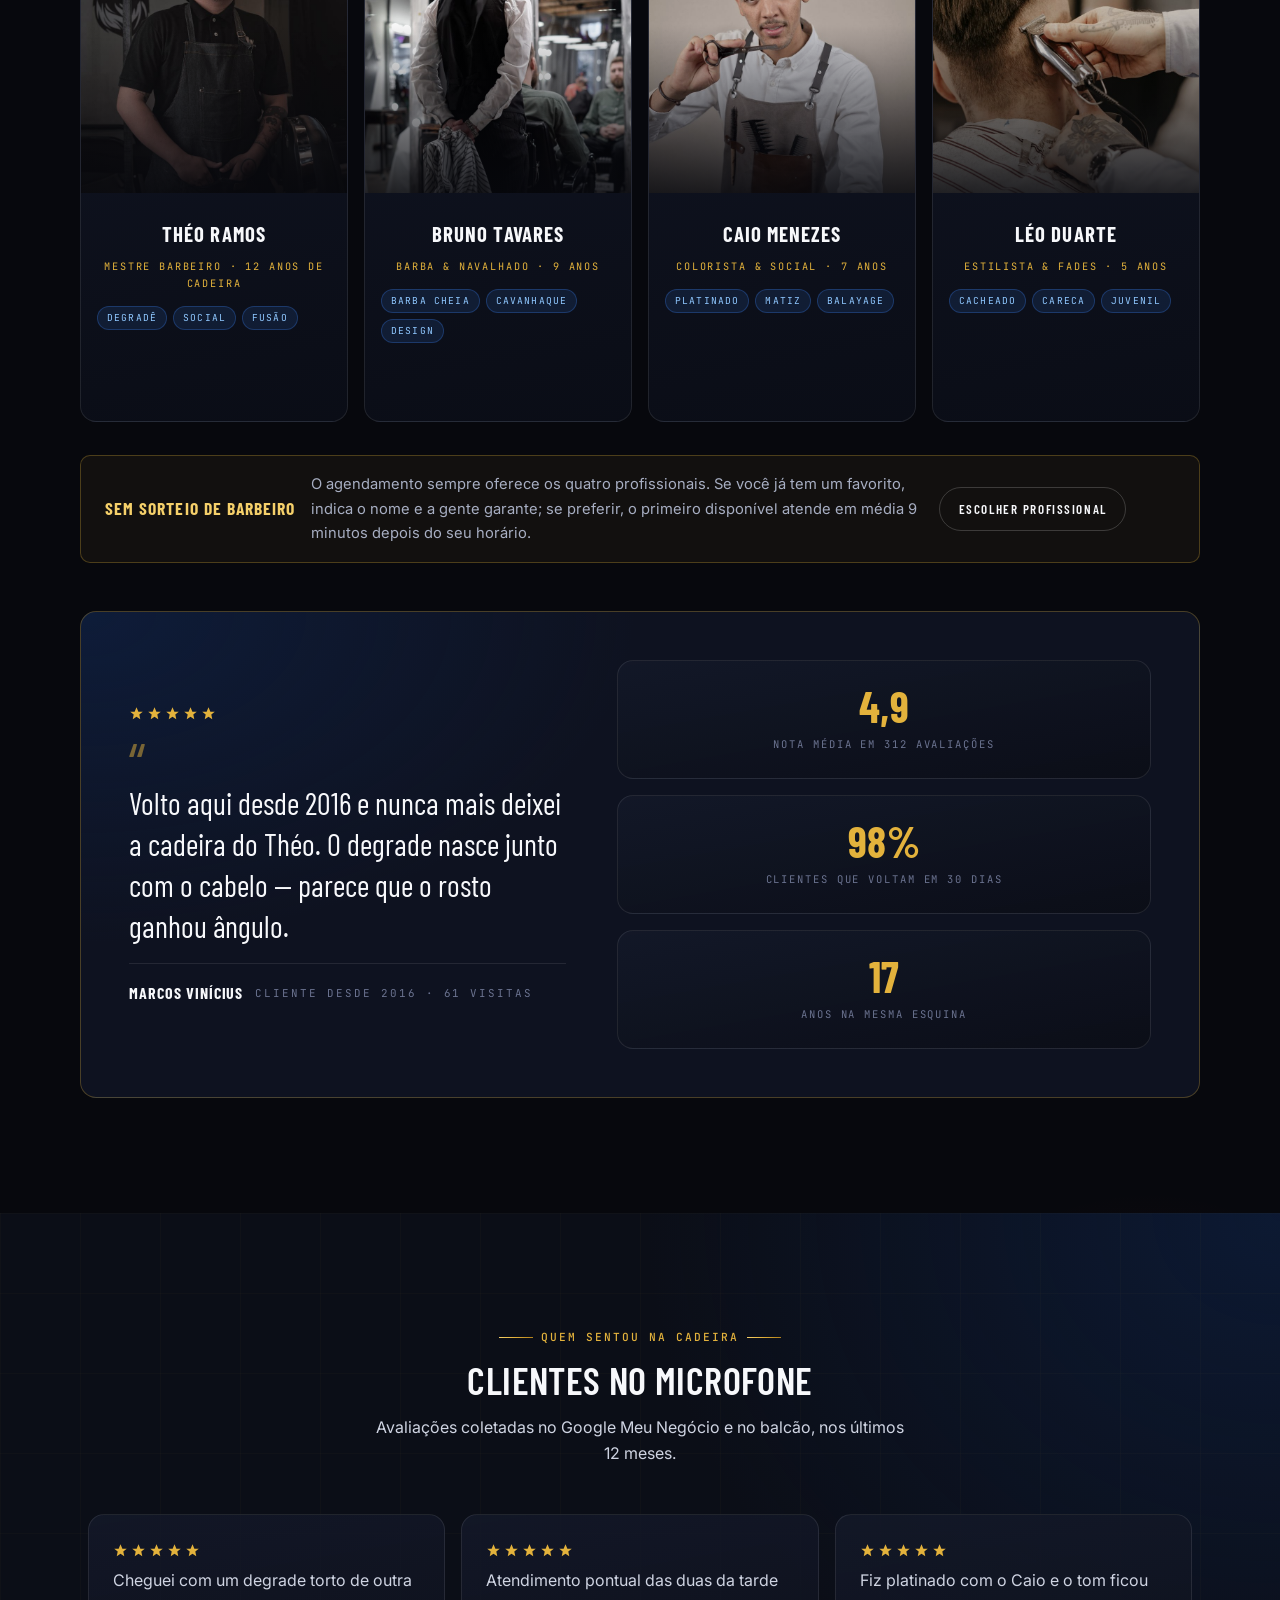
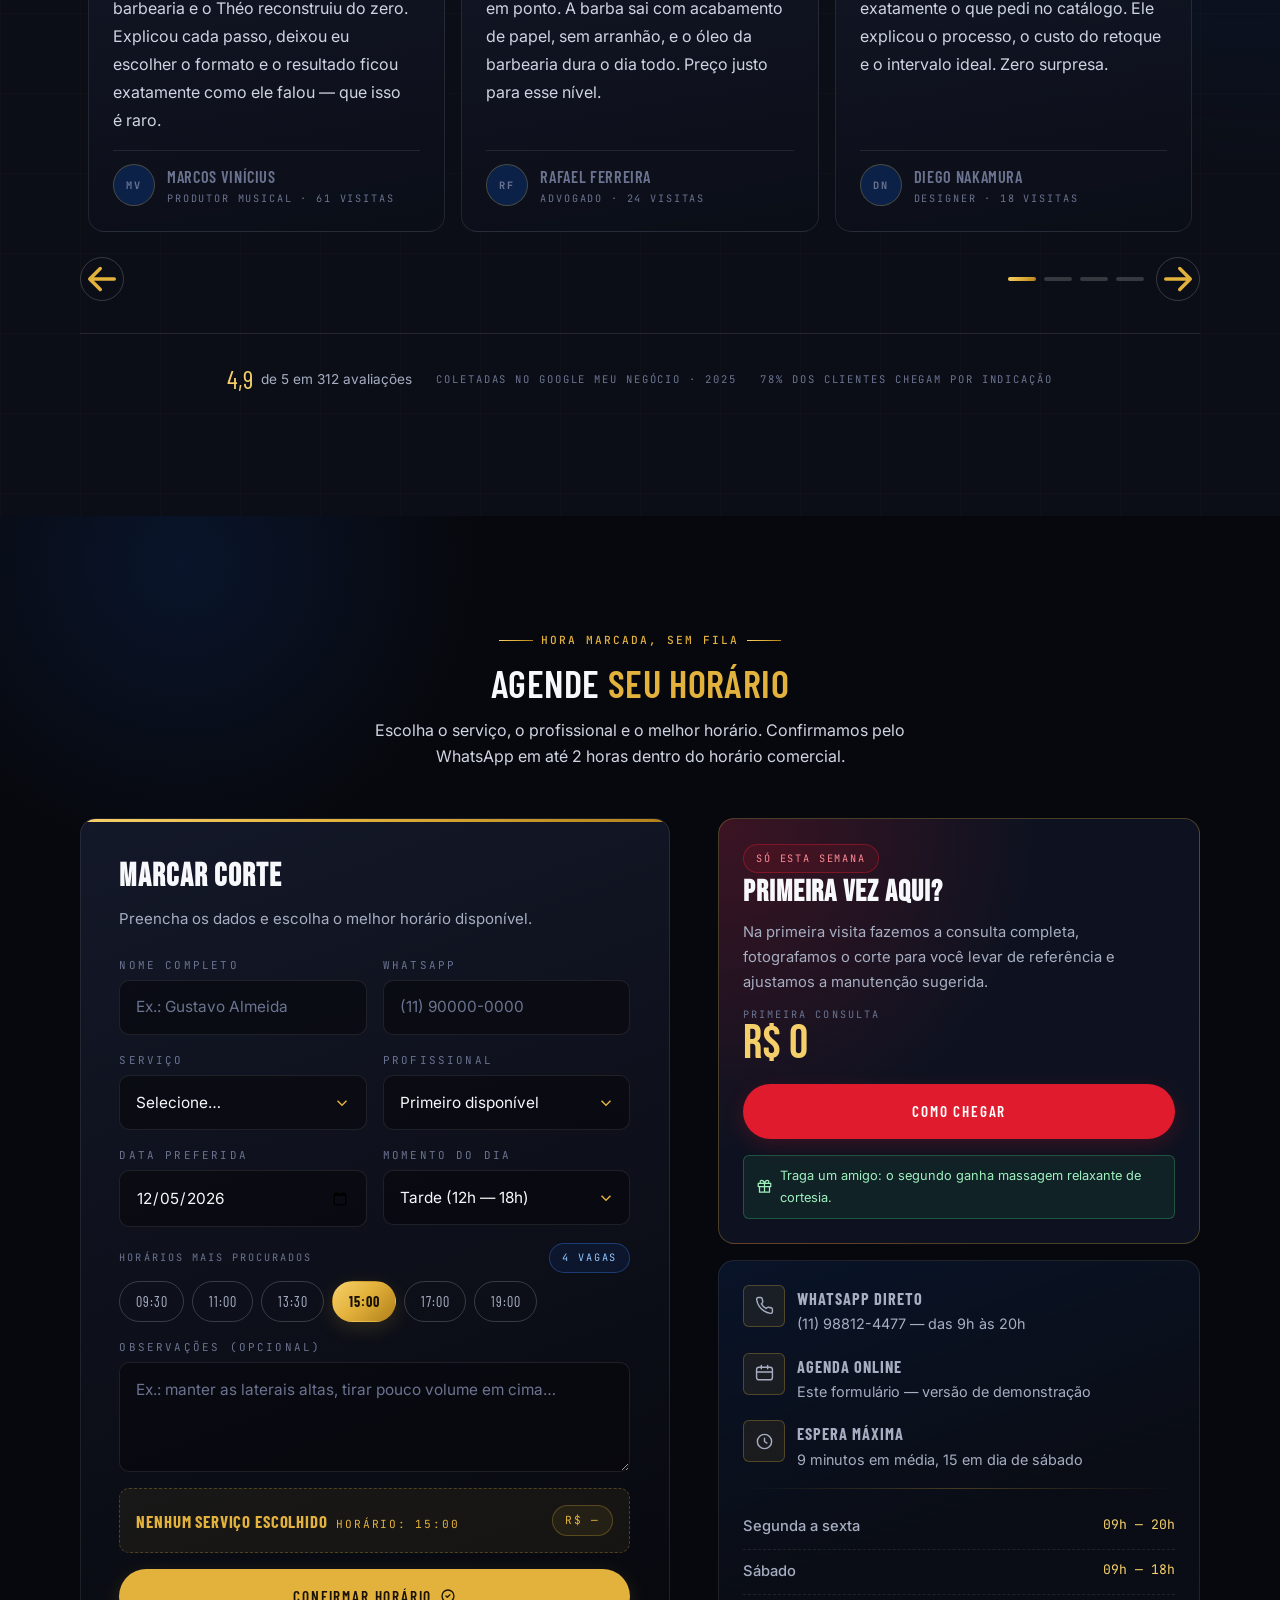
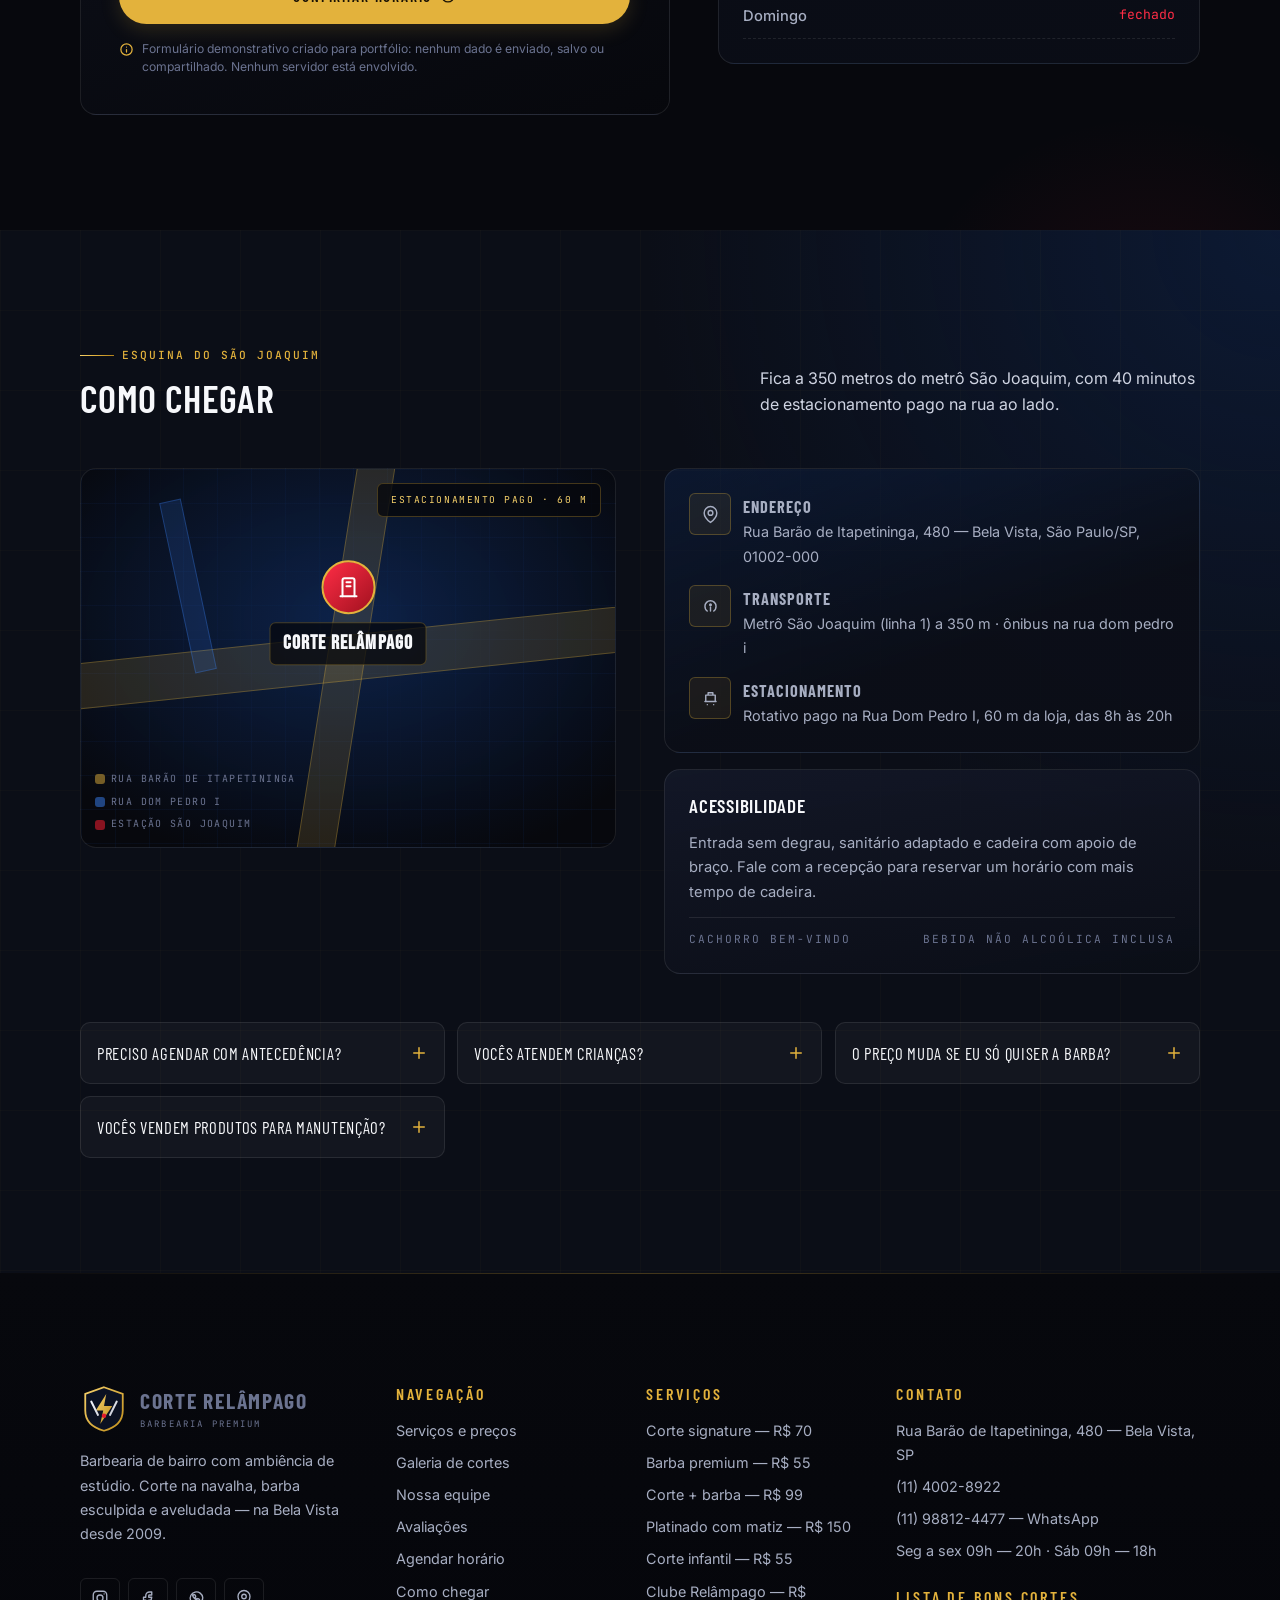
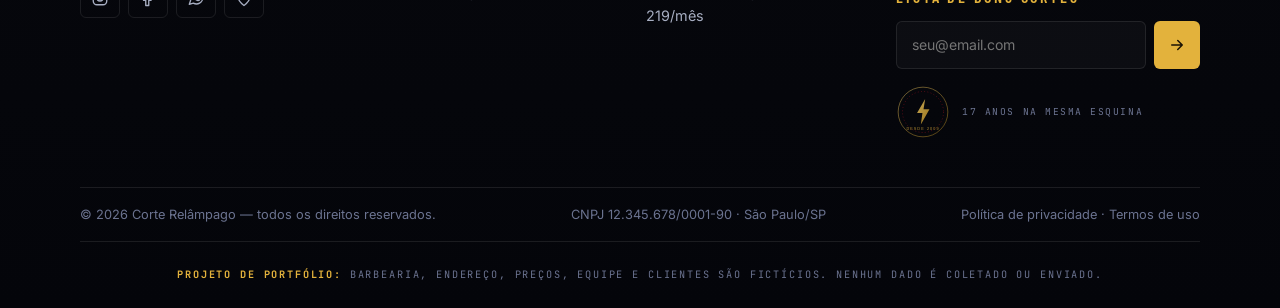
==== commit f38ba1f3: "trocar as fotos definitivo" ====
--- a/index.html
+++ b/index.html
@@ -17,7 +17,7 @@
     property="og:description"
     content="Corte na navalha, barba premium e acabamento de salão. Agende seu horário na Corte Relâmpago."
   />
-  <meta property="og:image" content="estaticos/img/fotos/hero.jpg" />
+  <meta property="og:image" content="estaticos/img/fotos/hero.jpg?v=3" />
 
   <link rel="icon" href="estaticos/img/favicon.svg" type="image/svg+xml" />
 
@@ -127,7 +127,7 @@
         <div class="hero__arte">
           <figure class="hero__arte-quadro">
             <img
-              src="estaticos/img/fotos/equipe-04.jpg"
+              src="estaticos/img/fotos/hero.jpg?v=3"
               width="560"
               height="640"
               alt="Barbeiro fazendo um corte preciso no cliente em uma barbearia contemporânea"
@@ -643,7 +643,7 @@
 
           <article class="cartao cartao-equipe revelar" style="--atraso: 0.2s">
             <div class="cartao-equipe__foto">
-              <img src="estaticos/img/fotos/hero.jpg" alt="Léo Duarte, estilista, fazendo um corte na máquina" loading="lazy" width="400" height="480" />
+              <img src="estaticos/img/fotos/hero.jpg?v=3" alt="Léo Duarte, estilista, fazendo um corte na máquina" loading="lazy" width="400" height="480" />
             </div>
             <div class="cartao-equipe__info">
               <b class="cartao-equipe__nome">Léo Duarte</b>
